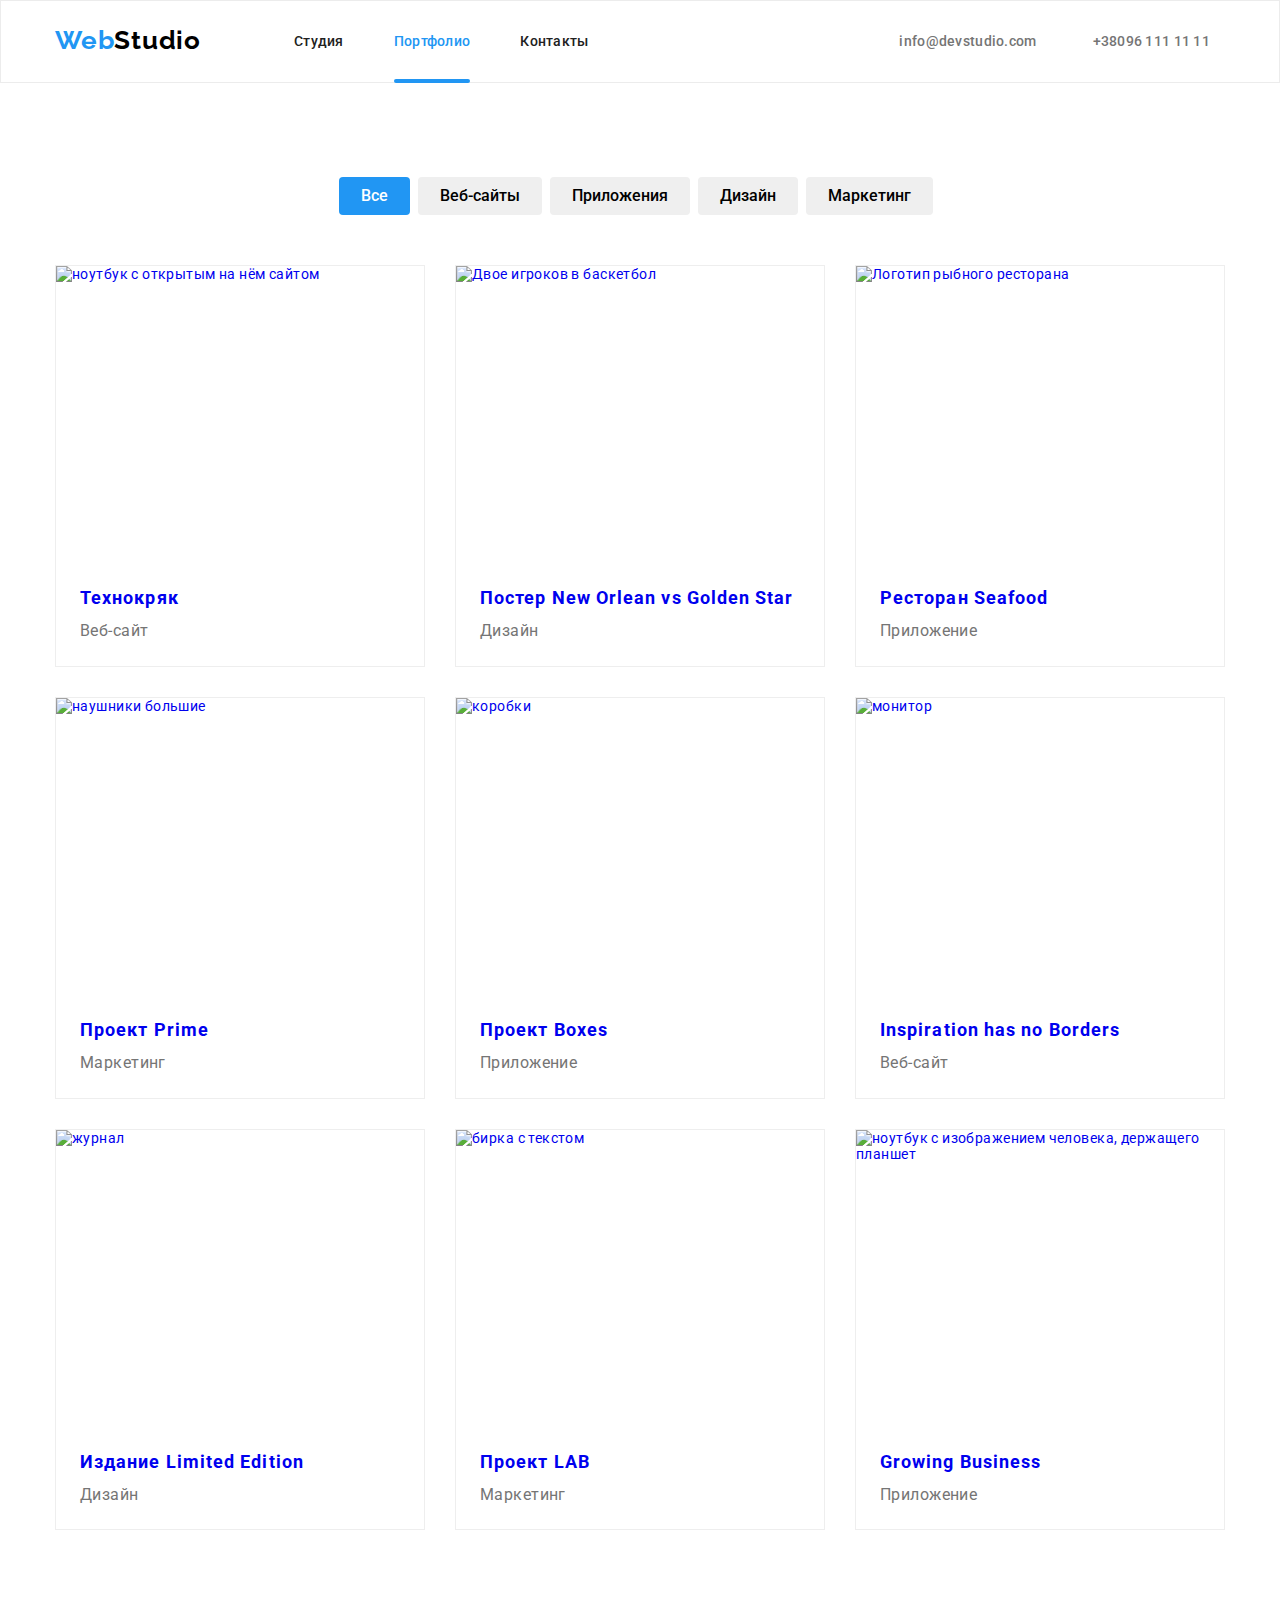
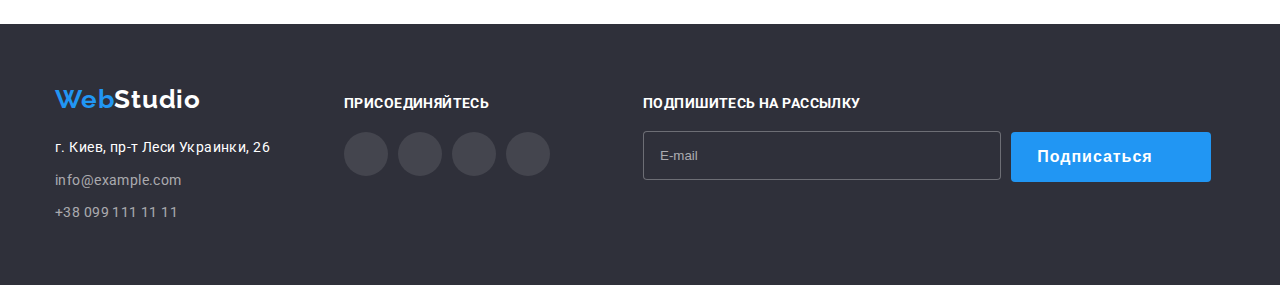
==== portfolio.html @ 8dc50dab "футер готов" ====
<!DOCTYPE html>
<html lang="ru">
<head>
    <meta charset="UTF-8">
    <meta name="viewport" content="width=device-width, initial-scale=1.0">
    <meta http-equiv="X-UA-Compatible" content="IE=Edge">
    <title>Portfolio</title>
    <link rel="stylesheet" href="https://cdnjs.cloudflare.com/ajax/libs/modern-normalize/1.0.0/modern-normalize.min.css"
        integrity="sha512-ISS7cAi1PEhQ8jnbJpJZMd29NlhNj4AWYyLOSp2CE/CsHxTCu+r+t0D2yoJudVrd0/8fTVPUVDzY5Tvli75u/g=="
        crossorigin="anonymous" />
        <link rel="preconnect" href="https://fonts.gstatic.com">
        <link href="https://fonts.googleapis.com/css2?family=Raleway:wght@500&family=Roboto:wght@400;500;700;900&display=swap"
            rel="stylesheet">
       <link rel="stylesheet" href="./css/styles.css">
    <link rel="preconnect" href="https://fonts.gstatic.com">
</head>
<body>
    <!--Начало шапки-->
    <header>
        <div class="container header-element">
            <nav class="header-element">
                <!--Лого сайта-->
                <a class="header-element logo" href="./">Web<span class="logotop">Studio</span></a>
                <ul class="header-element navigation list">
                    <!--Панель навигации-->
                    <li class="header-element studio-link"><a class="header-element header-link"
                            href="./">Студия</a></li>
                    <li class="header-element portfolio-link current-page"><a class="header-element current header-link"
                            href="./portfolio.html">Портфолио</a></li>
                    <li class="header-element contacts-link"><a class="header-element header-link" href="./">Контакты</a>
                    </li>
                    <!--Нужна ссылка/переделать на кнопку-->
                </ul>
            </nav>
            <ul class="contacts list header-element">
                <!--строка контактов-->
                <li class="header-element header-mail"><a class="header-element header-link"
                        href="mailto:info@devstudio.com"><svg class="header-contacts-icon">
                            <use href="./images/symbol-defs.svg#icon-envelope"></use>
                        </svg>info@devstudio.com</a></li>
                <li class="header-element header-tel"><a class="header-element header-link" href="tel:+380961111111"><svg
                            class="header-contacts-icon">
                            <use href="./images/symbol-defs.svg#icon-smartphone"></use>
                        </svg>+38096 111 11 11</a></li>
            </ul>
        </div>
    </header>
    <!--Конец шапки-->

<main class="portfolio-main">
<!--Начало портфолио-->
    <section>
        <div class="containar"> 
        <h1 class="main-title hidden">Портфолио</h1>
    <ul class="filtres list">
        <li><button class="current-button" name="works-filter" type="button">Все</button></li>
        <li><button name="works-filter" type="button">Веб-сайты</button></li>
        <li><button name="works-filter" type="button">Приложения</button></li>
        <li><button name="works-filter" type="button">Дизайн</button></li>
        <li><button name="works-filter" type="button">Маркетинг</button></li>
    </ul>
        </div>

    <div class="container portfolio-innerheit">
    <ul class="portfolio-innerheit list">
        <li class="portfolio-item"><a class="portfolio-item-link" href="./"><div class="portfolio-image"><img src="./images/teh-crack.jpg" alt="ноутбук с открытым на нём сайтом"><div class="portfolio-image-description"><div class="portfolio-description-innerheit">Технокряк это современная площадка распространения коронавируса. Компании используют эту платформу для цифрового шпионажа и атак на защищённые сервера конкурентов.</div></div></div><div class="container"><h3>Технокряк</h3><p>Веб-сайт</p></div></a></li>
        <li class="portfolio-item"><a class="portfolio-item-link" href="./"><div class="portfolio-image"><img src="./images/poster-basket.jpg" alt="Двое игроков в баскетбол"><div class="portfolio-image-description"><div class="portfolio-description-innerheit">Технокряк это современная площадка распространения коронавируса. Компании используют эту платформу для цифрового шпионажа и атак на защищённые сервера конкурентов.</div></div></div><div class="container"><h3>Постер New Orlean vs Golden Star</h3><p>Дизайн</p></div></a></li>
        <li class="portfolio-item"><a class="portfolio-item-link" href="./"><div class="portfolio-image"><img src="./images/seafood-rest.jpg" alt="Логотип рыбного ресторана"><div class="portfolio-image-description"><div class="portfolio-description-innerheit">Технокряк это современная площадка распространения коронавируса. Компании используют эту платформу для цифрового шпионажа и атак на защищённые сервера конкурентов.</div></div></div><div class="container"><h3>Ресторан Seafood</h3><p>Приложение</p></div></a></li>

        <li class="portfolio-item"><a class="portfolio-item-link" href="./"><div class="portfolio-image"><img src="./images/prime-proj.jpg" alt="наушники большие"><div class="portfolio-image-description"><div class="portfolio-description-innerheit">Технокряк это современная площадка распространения коронавируса. Компании используют эту платформу для цифрового шпионажа и атак на защищённые сервера конкурентов.</div></div></div><div class="container"><h3>Проект Prime</h3><p>Маркетинг</p></div></a></li>
        <li class="portfolio-item"><a class="portfolio-item-link" href="./"><div class="portfolio-image"><img src="./images/boxes-proj.jpg" alt="коробки"><div class="portfolio-image-description"><div class="portfolio-description-innerheit">Технокряк это современная площадка распространения коронавируса. Компании используют эту платформу для цифрового шпионажа и атак на защищённые сервера конкурентов.</div></div></div><div class="container"><h3>Проект Boxes</h3><p>Приложение</p></div></a></li>
        <li class="portfolio-item"><a class="portfolio-item-link" href="./"><div class="portfolio-image"><img src="./images/web-ihnb.jpg" alt="монитор"><div class="portfolio-image-description"><div class="portfolio-description-innerheit">Технокряк это современная площадка распространения коронавируса. Компании используют эту платформу для цифрового шпионажа и атак на защищённые сервера конкурентов.</div></div></div><div class="container"><h3>Inspiration has no Borders</h3><p>Веб-сайт</p></div></a></li>

        <li class="portfolio-item"><a class="portfolio-item-link" href="./"><div class="portfolio-image"><img src="./images/pub-limited-ed.jpg" alt="журнал"><div class="portfolio-image-description"><div class="portfolio-description-innerheit">Технокряк это современная площадка распространения коронавируса. Компании используют эту платформу для цифрового шпионажа и атак на защищённые сервера конкурентов.</div></div></div><div class="container"><h3>Издание Limited Edition</h3><p>Дизайн</p></div></a></li>
        <li class="portfolio-item"><a class="portfolio-item-link" href="./"><div class="portfolio-image"><img src="./images/lab-proj.jpg" alt="бирка с текстом"><div class="portfolio-image-description"><div class="portfolio-description-innerheit">Технокряк это современная площадка распространения коронавируса. Компании используют эту платформу для цифрового шпионажа и атак на защищённые сервера конкурентов.</div></div></div><div class="container"><h3>Проект LAB</h3><p>Маркетинг</p></div></a></li>
        <li class="portfolio-item"><a class="portfolio-item-link" href="./"><div class="portfolio-image"><img src="./images/growing-busines.jpg" alt="ноутбук с изображением человека, держащего планшет"><div class="portfolio-image-description"><div class="portfolio-description-innerheit">Технокряк это современная площадка распространения коронавируса. Компании используют эту платформу для цифрового шпионажа и атак на защищённые сервера конкурентов.</div></div></div><div class="container"><h3>Growing Business</h3><p>Приложение</p></div></a></li>
    </ul>
    </div>
    </section>
<!--Конец портфолио-->   
</main>


    <!-- Подвал -->
    <footer>
        <div class="container">
            <div class="footer-container">
                <a href="./" class="logo">Web<span class="logobot">Studio</span></a>
                <address class="footer-address">г. Киев, пр-т Леси Украинки, 26</address>
                <ul class="footer-contacts list">
                    <li><a href="mailto:info@example.com">info@example.com</a></li>
                    <li><a href="tel:+380991111111">+38 099 111 11 11</a></li>
                </ul>
            </div>
            <div class="footer-social">
                <h3 class="footer-social-header">присоединяйтесь</h3>
                <ul class="list social-nets-logos">
                    <li>
                        <a class="footer-instagram social-icon" href="./">
                            <svg class="social-icon-item">
                                <use href="./images/symbol-defs.svg#icon-instagram"></use>
                            </svg>
                        </a>
                    </li>
                    <li>
                        <a class="footer-twitter social-icon" href="./">
                            <svg class="social-icon-item">
                                <use href="./images/symbol-defs.svg#icon-twitter"></use>
                            </svg>
                        </a>
                    </li>
                    <li>
                        <a class="footer-facebook social-icon" href="./">
                            <svg class="social-icon-item">
                                <use href="./images/symbol-defs.svg#icon-facebook"></use>
                            </svg>
                        </a>
                    </li>
                    <li>
                        <a class="footer-linkedin social-icon" href="./">
                            <svg class="social-icon-item">
                                <use href="./images/symbol-defs.svg#icon-linkedin"></use>
                            </svg>
                        </a>
                    </li>
                </ul>
            </div>
            <div class="footer-subscription">
                <form name="subscription-form" autocomplete="on">
                    <span class="subscription-form-text">Подпишитесь на рассылку</span>
                    <label>
                        <input type='email' name='email' placeholder="E-mail" />
                        <button name="subscription" type="submit">Подписаться
                            <svg class="footer-send-icon">
                                <use href="./images/symbol-defs.svg#icon-icon-send"></use>
                            </svg>
                        </button>
                    </label>
                </form>
            </div>
        </div>
    </footer>
    <!--Конец подвала-->


</body>
</html>
---- css/styles.css ----
html {
  box-sizing: border-box;
}

*,
*::before,
*::after {
  box-sizing: border-box;
  margin: 0;
  padding: 0;
}

h1,
h2,
h3,
h4,
h5,
h6 {
  padding: 0;
  margin: 0;
}

img {
  display: block;
  max-width: 100%;
  height: auto;
}

:root {
  /* База */

  --white-color: #ffffff;

  /* Задники */
  --hero-bg-color: #c4c4c4;
  --important-background-color: #2f303a;
  --odd-section-background-color: #f5f4fa;
  --inactive-background-color: #f5f4fa;
  --main-bg-color: var(--white-color);

  /* Лого */
  --logo-bottom: var(--white-color);
  --logo-top: #000000;
  --logo-color: #2196f3;

  --icon-inactive: #afb1b8;

  /* Текст */
  --main-text-color: #212121;
  --regular-text-color: #757575;

  --footer-link-color: rgba(255, 255, 255, 0.6);
  --header-link-color: #212121;

  --pointer: #2196f3;

  /* Значки */

  --social-links-footer: var(--white-color);
  --social-links-pointer: var(--white-color);

  --common-font-size: 16px;

  --letter-spreding-for-headers: 0.06em;
  --standard-width: 270px;
  --standard-margin: 30px;
  --margin-header: 50px;
  --vertical-distance: 94px;
  --common-margin-top: 50px;
  --site-width: 1200px;

  --standard-reaction-time: 250ms;
  --standard-cubic-bezier: cubic-bezier(0.4, 0, 0.2, 1);
}

/* глобальные значения */

body {
  background-color: var(--main-bg-color);
  color: var(--main-text-color);
  font-family: Roboto, sans-serif;
  font-size: 14px;
  line-height: 1.2;
  letter-spacing: 0.03em;
  margin: 0;
}

.hidden {
  /* display: none; */
  position: absolute;
  clip: rect(0 0 0 0);
  width: 1px;
  height: 1px;
  margin: 1px;
}

/* Общие элементы страниц */

/* Головняк */
header {
  background-color: var(--main-bg-color);
  letter-spacing: 0.02em;
  border: 1px solid #ececec;
}

nav .current {
  color: var(--pointer);
}

nav .current-page::after {
  position: absolute;
  bottom: -1px;
  border-radius: 2px;
  content: '';
  display: block;
  width: 100%;
  height: 4px;
  background-color: var(--logo-color);
}

nav {
  font-weight: 500;
}

/* делаем красивое лого */

.logo {
  text-decoration: none;
  color: var(--logo-color);
  font-family: Raleway, sans-serif;
  font-weight: bold;
  font-size: 26px;
  line-height: 1.2;
  letter-spacing: 0.03em;
}

header .logo {
  padding: 24px 0 25px 0;
  margin: auto 0;
}

.logotop {
  color: var(--logo-top);
}

.logobot {
  color: var(--logo-bottom);
}

.header-element {
  display: flex;
  padding-left: 0;
}

.header-element.navigation.list {
  margin-left: 93px;
}

.header-element.navigation.list li {
  position: relative;
}

.header-link {
  font-weight: 500;
  color: var(--main-text-color);
  text-decoration: none;
  padding-top: 32px;
  padding-bottom: 32px;

  transition: color var(--standard-reaction-time) var(--standard-cubic-bezier);
}

.studio-link {
  margin: auto 0;
  margin-left: 0;
}

.portfolio-link {
  margin: auto 0;
  margin-left: var(--margin-header);
}

.contacts-link {
  margin: auto 0;
  margin-left: var(--margin-header);
}

.header-mail .header-link {
  margin-top: auto;
  margin-bottom: auto;
  fill: var(--regular-text-color);

  fill: currentColor;
}

.header-tel .header-link {
  margin-left: 30px;
  margin-top: auto;
  margin-bottom: auto;
  fill: var(--regular-text-color);

  fill: currentColor;
}

.header-contacts-icon {
  display: block;
  height: 16px;
  width: 16px;
  margin: auto 10px;
  margin-left: 0;
}

.contacts.header-element {
  margin-left: auto;
  margin-right: 15px;
}

/* Подвал */
footer {
  background-color: var(--important-background-color);
  padding: 60px 0;
  min-width: var(--site-width);
}

footer .container {
  display: flex;
  align-items: baseline;
}

footer ul {
  margin-top: 9px;
}

.footer-contacts li + li {
  margin-top: 9px;
}

.footer-contacts {
  line-height: 1.71;
}

footer a {
  color: var(--footer-link-color);
  text-decoration: none;

  transition: color var(--standard-reaction-time) var(--standard-cubic-bezier);
}

.footer-address {
  margin-top: 20px;
  line-height: 1.71;
}

.footer-social {
  margin-left: 74px;
}

.footer-social-header {
  font-weight: bold;
  font-size: 14px;
  text-transform: uppercase;
  color: var(--white-color);
}

/* заставляем адрес выглядеть правильно */

footer address {
  letter-spacing: 0.03em;
  font-weight: 400;
  color: var(--white-color);
  font-style: normal;
}

.social-nets-logos {
  display: flex;
  margin-top: 20px;
}

.social-nets-logos .social-icon {
  width: 44px;
  height: 44px;
  border-radius: 50%;
  background-color: rgba(255, 255, 255, 0.1);

  transition: background-color var(--standard-reaction-time)
    var(--standard-cubic-bezier);
}

.social-nets-logos li {
  margin-right: 10px;
}

.social-nets-logos li:last-child {
  margin-right: 0;
}

/* соцсети футера */

.footer-social .social-icon {
  display: inline-flex;
  justify-content: center;
  align-items: center;
}

.footer-social .social-icon-item {
  width: 20px;
  height: 20px;
}

.footer-social .social-icon {
  fill: var(--social-links-footer);
}

.social-nets-logos .social-icon:hover,
.social-nets-logos .social-icon:focus {
  background-color: var(--pointer);
}

.footer-subscription {
  margin-left: 93px;
}

.subscription-form-text {
  display: block;

  font-weight: bold;
  font-size: 14px;
  line-height: 1.2;
  text-transform: uppercase;

  color: var(--white-color);

  margin-bottom: 20px;
}

.footer-subscription input {
  position: relative;
  top: -2px;
  width: 358px;
  padding: 16px 16px;
  margin: 0;
  background-color: var(--important-background-color);

  border-radius: 4px;
  border: 1px solid rgba(255, 255, 255, 0.3);
  color: rgba(255, 255, 255, 0.6);
}

.footer-subscription input::placeholder {
  color: rgba(255, 255, 255, 0.6);
}

button[name='subscription'] {
  position: relative;
  width: 200px;
  height: 50px;
  margin-left: 7px;
  border-radius: 4px;
  padding-right: 33px;

  font-weight: bold;
  font-size: 16px;
  line-height: 1.87;
  align-items: center;
  text-align: center;
  letter-spacing: 0.06em;
  color: var(--white-color);

  background-color: var(--pointer);
  border: 0;
}

.footer-send-icon {
  position: absolute;
  right: 28px;
  top: 13px;
  width: 24px;
  height: 24px;
}

/* Конец подвала */

.container {
  width: var(--site-width);
  padding-left: 15px;
  padding-right: 15px;
  margin: auto;
}

.main-title {
  font-weight: 900;
  font-size: 44px;
  line-height: 1.36;
  text-align: center;
  letter-spacing: var(--letter-spreding-for-headers);
  text-transform: uppercase;
  color: var(--white-color);
  width: 696px;
}

/* управляем внешностью списков */

.list {
  list-style: none;
}

/* управляем внешностью ссылок */

.contacts a {
  color: var(--regular-text-color);
  text-decoration: none;

  transition: color var(--standard-reaction-time) var(--standard-cubic-bezier);
}

/* позиционирование над элементом */

a:hover,
a:focus {
  color: var(--pointer);
}

/* кнопки */
.button {
  color: var(--main-text-color);
  background-color: var(--main-bg-color);
  border-radius: 4px;
  border: 0;
  cursor: pointer;

  transition: background-color var(--standard-reaction-time)
      var(--standard-cubic-bezier),
    color var(--standard-reaction-time) var(--standard-cubic-bezier),
    box-shadow var(--standard-reaction-time) var(--standard-cubic-bezier);
}

button[type='button'] {
  font-family: inherit;
  font-weight: 500;
  font-size: var(--common-font-size);
  line-height: 1.62;
  text-align: center;
  border-radius: 4px;
  border: 0;

  transition: background-color var(--standard-reaction-time)
      var(--standard-cubic-bezier),
    color var(--standard-reaction-time) var(--standard-cubic-bezier),
    box-shadow var(--standard-reaction-time) var(--standard-cubic-bezier);
}

button[name='works-filter'] {
  font-family: inherit;
  font-weight: 500;
  font-size: var(--common-font-size);
  line-height: 1.62;
  text-align: center;
  border-radius: 4px;
  border: 0;
  padding: 6px 22px;
  cursor: pointer;
}

.current-button {
  background-color: var(--pointer);
  color: var(--white-color);
}

button[name='works-filter']:hover,
button[name='works-filter']:focus {
  background-color: var(--pointer);
  color: var(--white-color);
  border-radius: 4px;
  border: 0 solid #ffffff;
  padding: 6px 22px;
  box-shadow: 0px 3px 1px rgba(0, 0, 0, 0.1), 0px 1px 2px rgba(0, 0, 0, 0.08),
    0px 2px 2px rgba(0, 0, 0, 0.12);
}

.button.primary {
  display: block;

  color: var(--white-color);
  background-color: var(--pointer);
  font-weight: bold;
  font-size: var(--common-font-size);
  line-height: 1.87;
  letter-spacing: var(--letter-spreding-for-headers);
  box-shadow: 0px 4px 4px rgba(0, 0, 0, 0.15);

  padding: 10px 32px;
  margin: var(--standard-margin) auto 0 auto;
}

button.inactive {
  color: var(--main-text-color);
  background-color: var(--inactive-background-color);
}

.section-title {
  font-weight: bold;
  font-size: 36px;
  line-height: 1.17;
  text-align: center;
}

/* Элементы индекса */

.banner {
  background-color: var(--hero-bg-color);
  background-image: linear-gradient(
      0deg,
      rgba(47, 48, 58, 0.4),
      rgba(47, 48, 58, 0.4)
    ),
    url(../images/background-image.jpg);
  background-repeat: no-repeat;
  background-position: center;
}

.banner .container {
  width: 696px;
}

.banner.main-index-element {
  padding: 200px 0;
  margin: 0 auto;
}

.advantages {
  padding-top: var(--vertical-distance);
  padding-bottom: var(--vertical-distance);
}

.advantages-cutebox {
  width: 270px;
  height: 120px;
  border-radius: 4px;
  background-color: var(--inactive-background-color);

  display: flex;
  justify-content: center;
  align-items: center;
}

.advantages-icon {
  height: 70px;
  width: 70px;
}

.advantages p {
  margin-top: 10px;
  color: var(--regular-text-color);
  line-height: 1.71;
}

.advantages-list h3 {
  color: var(--main-text-color);
  font-weight: bold;
  font-size: 14px;
  line-height: var(--common-font-size);
  letter-spacing: 0.03em;
  text-transform: uppercase;

  margin-top: 30px;
}

.advantages-list-item {
  margin-left: var(--standard-margin);
}

.advantages-list-item:first-child {
  margin-left: 0;
}

.abought-work {
  padding-bottom: var(--vertical-distance);
}

.worklist-container {
  width: var(--site-width);
  padding: 0 15px;
  margin: 0 auto;
}

.work-list {
  display: flex;
  flex-wrap: wrap;
  margin-top: var(--common-margin-top);
}

.work-list li {
  margin-left: var(--standard-margin);
  position: relative;
}

.work-list img {
  display: block;
  width: 370px;
}

.work-list li:first-child {
  margin-left: 0;
}

.worklist-underscription {
  position: absolute;
  bottom: 0;
  right: 0;
  left: 0;

  font-weight: bold;
  font-size: 14px;
  text-align: center;
  letter-spacing: 0.03em;
  text-transform: uppercase;
  color: var(--white-color);

  padding: 27px 0;

  background-color: rgba(47, 48, 58, 0.8);
}

.team {
  padding: var(--vertical-distance) 0 0 0;
  min-width: var(--site-width);
  padding-bottom: var(--vertical-distance);
  background-color: var(--odd-section-background-color);
}

.team-list {
  margin-top: var(--common-margin-top);
}

.team .list {
  display: flex;
  justify-content: center;
}

.team-list > li {
  margin-left: var(--standard-margin);
  background-color: #ffffff;
  width: var(--standard-width);
}

.team li:first-child {
  margin-left: 0;
}

.team img {
  width: var(--standard-width);
}

.team .team-container {
  width: var(--standard-width);
  padding: 30px 32px;
  display: flex;
  flex-direction: column;
}

.team p,
.team h3 {
  margin: 0 auto;
}

.team p {
  margin-top: 10px;
  color: var(--regular-text-color);
}

.advantages-list,
.team-list {
  margin-left: auto;
  margin-right: auto;
}

.advantages-list-item,
.team-member {
  display: inline-block;
  width: var(--standard-width);
}

.team-member {
  box-shadow: 0px 1px 3px rgba(0, 0, 0, 0.12), 0px 1px 1px rgba(0, 0, 0, 0.14),
    0px 2px 1px rgba(0, 0, 0, 0.2);
  border-radius: 0 0 4px 4px;
}

.team-social-container {
  margin-top: 16px;
  display: flex;
}

.team-social-container ul {
  display: flex;
}

.team-social-container li {
  margin-left: 10px;
}

.team-social-item {
  width: 44px;
  height: 44px;
  border-radius: 50%;
  background-color: var(--white-color);
  color: var(--icon-inactive);
  fill: currentColor;

  display: flex;
  align-items: center;
  justify-content: center;

  transition: background-color var(--standard-reaction-time)
      var(--standard-cubic-bezier),
    color var(--standard-reaction-time) var(--standard-cubic-bezier);
}

.team-social-icon {
  width: 20px;
  height: 20px;
}

.team-social-item:hover,
.team-social-item:focus {
  background-color: var(--pointer);
  color: var(--social-links-pointer);
}

/* Клиенты */

.our-clients .section-title {
  margin-top: var(--vertical-distance);
}

.client-list {
  margin-top: var(--common-margin-top);
  margin-bottom: var(--vertical-distance);

  display: flex;
}

.client-list .clients-link {
  display: block;
  width: 170px;
  height: 90px;
  border: 1px solid var(--icon-inactive);
  border-radius: 4px;
  fill: currentColor;

  display: flex;
  justify-content: center;
  align-items: center;

  transition: color var(--standard-reaction-time) var(--standard-cubic-bezier),
    border-color var(--standard-reaction-time) var(--standard-cubic-bezier);
}

.client-list li + li {
  margin-left: var(--standard-margin);
}

.client-one .client-icon {
  width: 44.27px;
  height: 90px;
}

.client-two .client-icon {
  width: 40px;
  height: 90px;
}

.client-three .client-icon {
  width: 41px;
  height: 90px;
}

.client-four .client-icon {
  width: 79.66px;
  height: 90px;
}

.client-five .client-icon {
  width: 59px;
  height: 90px;
}

.client-six .client-icon {
  width: 88.48px;
  height: 90px;
}

.client-list .clients-link:visited {
  color: var(--icon-inactive);
}

.client-list .clients-link:hover,
.client-list .clients-link:focus {
  color: var(--pointer);
  border-color: var(--pointer);
}

/* Стили для модалки*/

.backdrop {
  position: fixed;
  top: 0;
  left: 0;
  width: 100%;
  height: 100%;
  opacity: 1;
  visibility: visible;

  background-color: rgba(0, 0, 0, 0.2);

  transition: opacity var(--standard-reaction-time) var(--standard-cubic-bezier);
}

.backdrop.is-hidden {
  visibility: hidden;
  opacity: 0;
  pointer-events: none;
}

.modal {
  position: absolute;
  top: 50%;
  left: 50%;

  width: 528px;
  height: 581px;

  box-shadow: 0px 1px 3px rgba(0, 0, 0, 0.12), 0px 1px 1px rgba(0, 0, 0, 0.14),
    0px 2px 1px rgba(0, 0, 0, 0.2);
  border-radius: 4px;
  background-color: var(--main-bg-color);

  transform: translate(-50%, -50%);
  transition: transform var(--standard-reaction-time)
      var(--standard-cubic-bezier),
    visibility var(--standard-reaction-time) var(--standard-cubic-bezier);
}

.modal-close-button {
  position: absolute;
  top: 8px;
  right: 8px;

  display: block;
  width: 30px;
  height: 30px;
  border: 1px solid rgba(0, 0, 0, 0.1);
  border-radius: 50%;
  background-color: var(--white-color);

  cursor: pointer;
}

.modal-close-button-cros {
  width: 11px;
  height: 11px;
}

/* Элементы портфолио */

.portfolio-main {
  padding-bottom: var(--vertical-distance);
}

.filtres {
  display: flex;
  justify-content: center;
  flex-basis: calc(100% / 5 - 10px);
  margin-top: var(--vertical-distance);
  margin-left: -8px;
}

.filtres li {
  margin-left: 8px;
}

.filtres li:first-child {
  margin-left: 0;
}

.container .portfolio-innerheit {
  display: flex;
  flex-wrap: wrap;
  margin-top: 20px;
}

.portfolio-item {
  margin-left: var(--standard-margin);
  margin-top: var(--standard-margin);
  flex-basis: calc(100% / 3 - var(--standard-margin));
  border: 1px solid #eeeeee;
  width: 370px;
}

.portfolio-item-link {
  display: block;
  width: 100%;

  transition: box-shadow var(--standard-reaction-time)
    var(--standard-cubic-bezier);
}

.portfolio-item:first-child {
  margin-left: 0;
}

/* чистим все левые элементы от левого падинга */

.portfolio-item:nth-child(3n -2) {
  margin-left: 0;
}

.portfolio-item .container {
  flex-direction: column;
  padding: 20px 24px;
  width: 370px;
}

.portfolio-innerheit a:visited {
  text-decoration: none;
  color: var(--main-text-color);
}

.portfolio-innerheit h3 {
  letter-spacing: var(--letter-spreding-for-headers);
}

.portfolio-innerheit p {
  color: var(--regular-text-color);
  font-size: var(--common-font-size);
  line-height: 1.87;
}

.portfolio-innerheit h3 {
  font-weight: bold;
  font-size: 18px;
  line-height: 2;
  letter-spacing: var(--letter-spreding-for-headers);
}

.portfolio-innerheit a {
  text-decoration: none;
}

.portfolio-item-link:hover,
.portfolio-item-link:focus {
  box-shadow: 0px 1px 1px rgba(0, 0, 0, 0.12), 0px 4px 4px rgba(0, 0, 0, 0.06),
    1px 4px 6px rgba(0, 0, 0, 0.16);
}

.portfolio-image {
  position: relative;
  widows: 370px;
  height: 294px;
  margin-left: 0;
  margin-bottom: 0;

  overflow: hidden;
}

.portfolio-item-link:focus .portfolio-image-description,
.portfolio-item-link:hover .portfolio-image-description {
  transform: translateY(0);
}

.portfolio-image-description {
  position: absolute;
  top: 0;
  left: 0;
  width: 100%;
  height: 100%;
  background-color: rgba(33, 150, 243, 0.9);

  font-size: 18px;
  line-height: 1.56;

  letter-spacing: 0.03em;

  color: var(--white-color);

  transform: translatey(101%);
  transition: transform var(--standard-reaction-time)
    var(--standard-cubic-bezier);
}

.portfolio-description-innerheit {
  position: absolute;
  top: 50%;
  left: 13%;
  transform: translate(-7%, -50%);
}
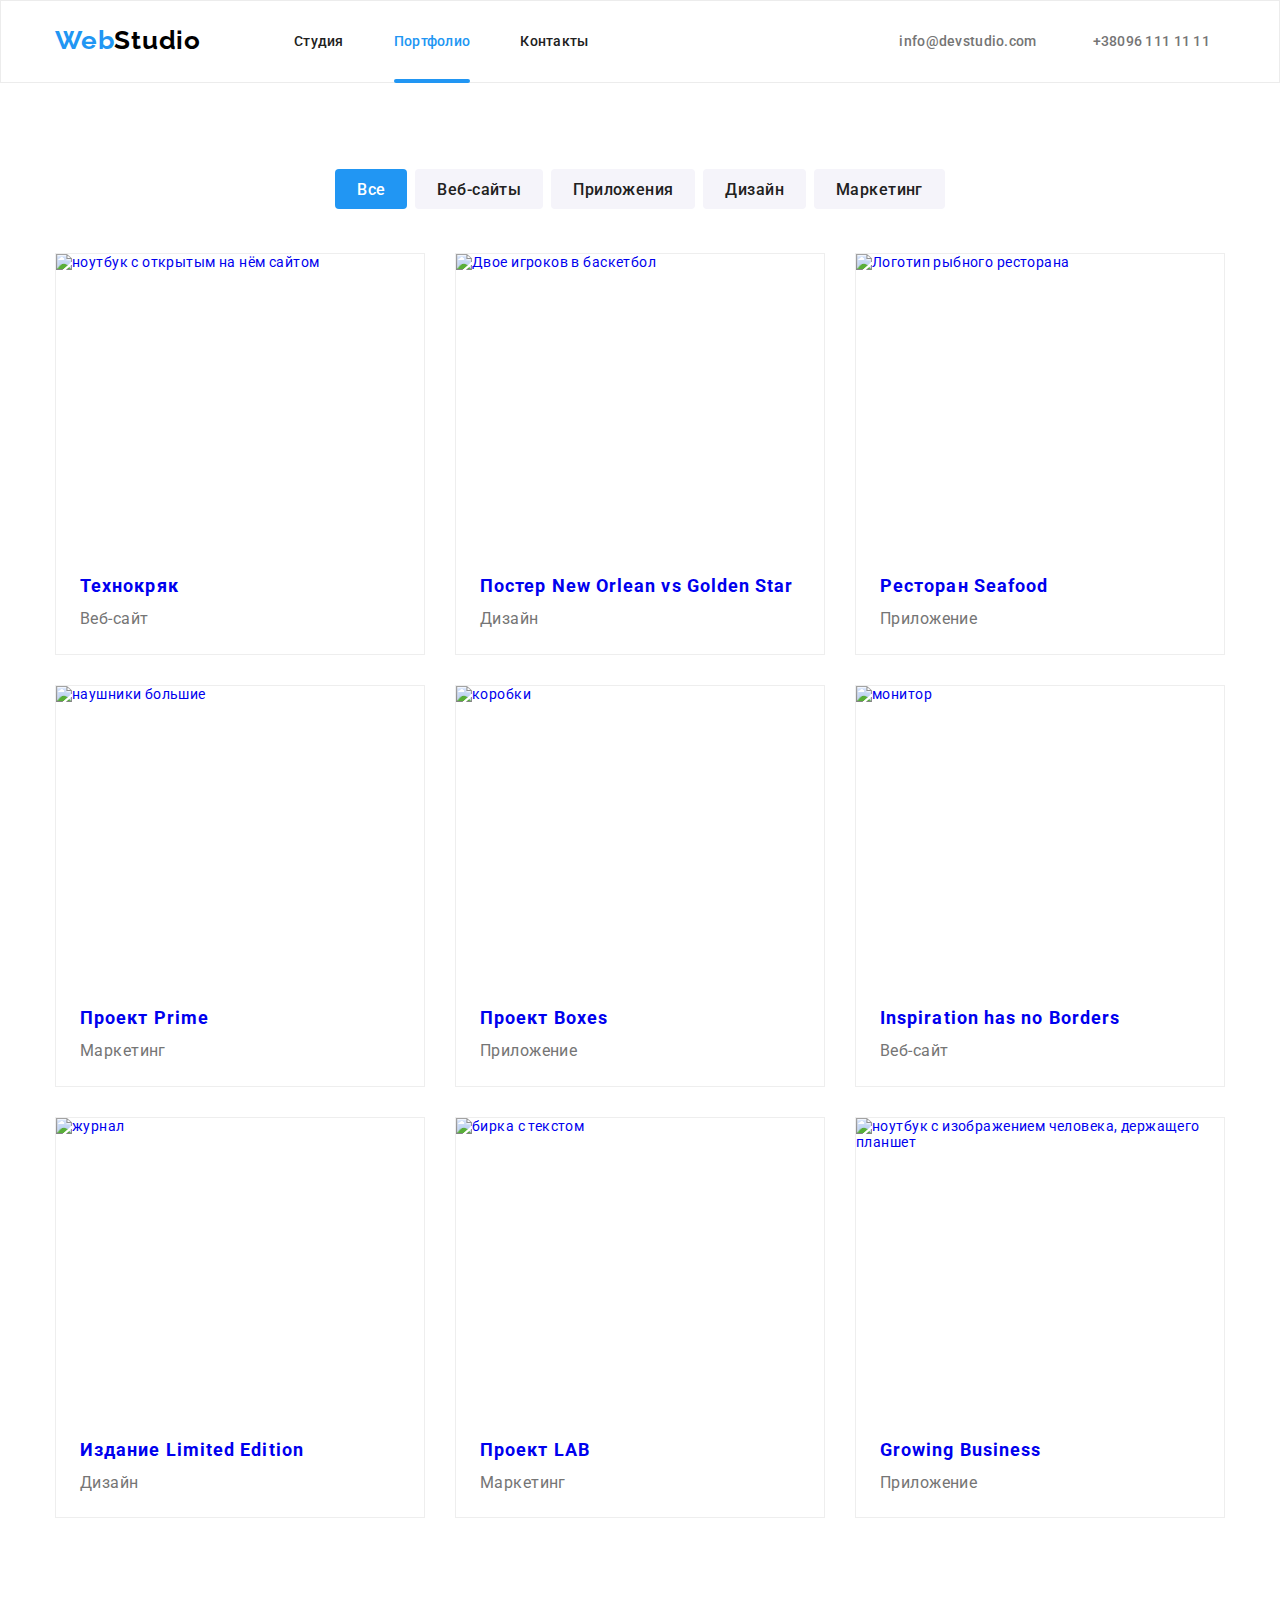
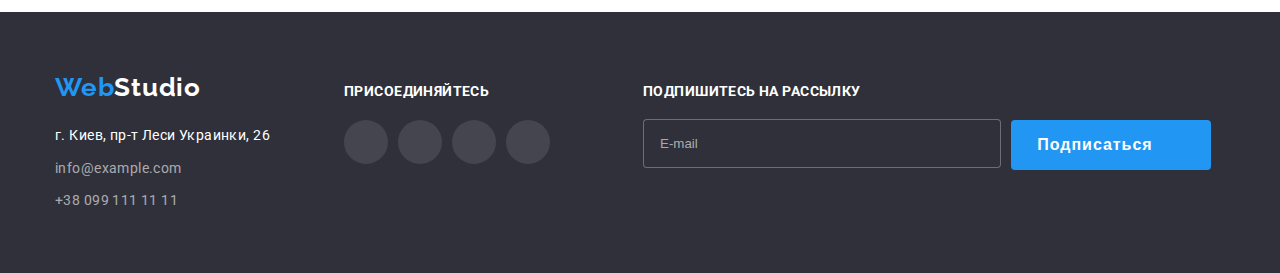
==== commit 7a9ca28a: "правки" ====
--- a/portfolio.html
+++ b/portfolio.html
@@ -52,13 +52,30 @@
     <section>
         <div class="containar"> 
         <h1 class="main-title hidden">Портфолио</h1>
-    <ul class="filtres list">
-        <li><button class="current-button" name="works-filter" type="button">Все</button></li>
-        <li><button name="works-filter" type="button">Веб-сайты</button></li>
-        <li><button name="works-filter" type="button">Приложения</button></li>
-        <li><button name="works-filter" type="button">Дизайн</button></li>
-        <li><button name="works-filter" type="button">Маркетинг</button></li>
-    </ul>
+    <div class="container">
+    <form class="filters form">
+        <label>
+            <input class="checkbox-hide checkbox-portfolio" type="radio" name="works-filter" value="all" checked />
+            <span class="works-filter">Все</span>
+        </label>
+        <label>
+            <input class="checkbox-hide checkbox-portfolio" type="radio" name="works-filter" value="web" />
+            <span class="works-filter">Веб-сайты</span>
+        </label>
+        <label>
+            <input class="checkbox-hide checkbox-portfolio" type="radio" name="works-filter" value="app" />
+            <span class="works-filter">Приложения</span>
+        </label>
+        <label>
+            <input class="checkbox-hide checkbox-portfolio" type="radio" name="works-filter" value="des" />
+            <span class="works-filter">Дизайн</span>
+        </label>
+        <label>
+            <input class="checkbox-hide checkbox-portfolio" type="radio" name="works-filter" value="mct" />
+            <span class="works-filter">Маркетинг</span>
+        </label>
+    </form>
+    </div>
         </div>
 
     <div class="container portfolio-innerheit">
@@ -130,6 +147,8 @@
                     <span class="subscription-form-text">Подпишитесь на рассылку</span>
                     <label>
                         <input type='email' name='email' placeholder="E-mail" />
+                    </label>
+                    <label>
                         <button name="subscription" type="submit">Подписаться
                             <svg class="footer-send-icon">
                                 <use href="./images/symbol-defs.svg#icon-icon-send"></use>
--- a/css/styles.css
+++ b/css/styles.css
@@ -368,6 +368,8 @@
 
   background-color: var(--pointer);
   border: 0;
+
+  cursor: pointer;
 }
 
 .footer-send-icon {
@@ -883,6 +885,59 @@
   margin-left: 0;
 }
 
+.checkbox-hide {
+  position: absolute;
+  widows: 1px;
+  height: 1px;
+  overflow: hidden;
+  clip: rect(0 0 0 0);
+}
+
+.filters {
+  margin-top: var(--vertical-distance);
+  display: flex;
+  justify-content: center;
+}
+
+.filters label + label {
+  margin-left: 8px;
+}
+
+.works-filter {
+  font-family: inherit;
+  font-weight: 500;
+  font-size: var(--common-font-size);
+  line-height: 1.62;
+  text-align: center;
+
+  border-radius: 4px;
+  border: 0;
+  padding: 10.5px 22px;
+  cursor: pointer;
+  background-color: var(--odd-section-background-color);
+
+  transition: background-color var(--standard-reaction-time)
+      var(--standard-cubic-bezier),
+    color var(--standard-reaction-time) var(--standard-cubic-bezier),
+    box-shadow var(--standard-reaction-time) var(--standard-cubic-bezier);
+}
+
+.checkbox-portfolio:checked + .works-filter {
+  background-color: var(--pointer);
+  color: var(--white-color);
+}
+
+.works-filter:hover,
+.works-filter:focus {
+  background-color: var(--pointer);
+  color: var(--white-color);
+  border-radius: 4px;
+  border: 0 solid #ffffff;
+  padding: 10.5px 22px;
+  box-shadow: 0px 3px 1px rgba(0, 0, 0, 0.1), 0px 1px 2px rgba(0, 0, 0, 0.08),
+    0px 2px 2px rgba(0, 0, 0, 0.12);
+}
+
 .container .portfolio-innerheit {
   display: flex;
   flex-wrap: wrap;
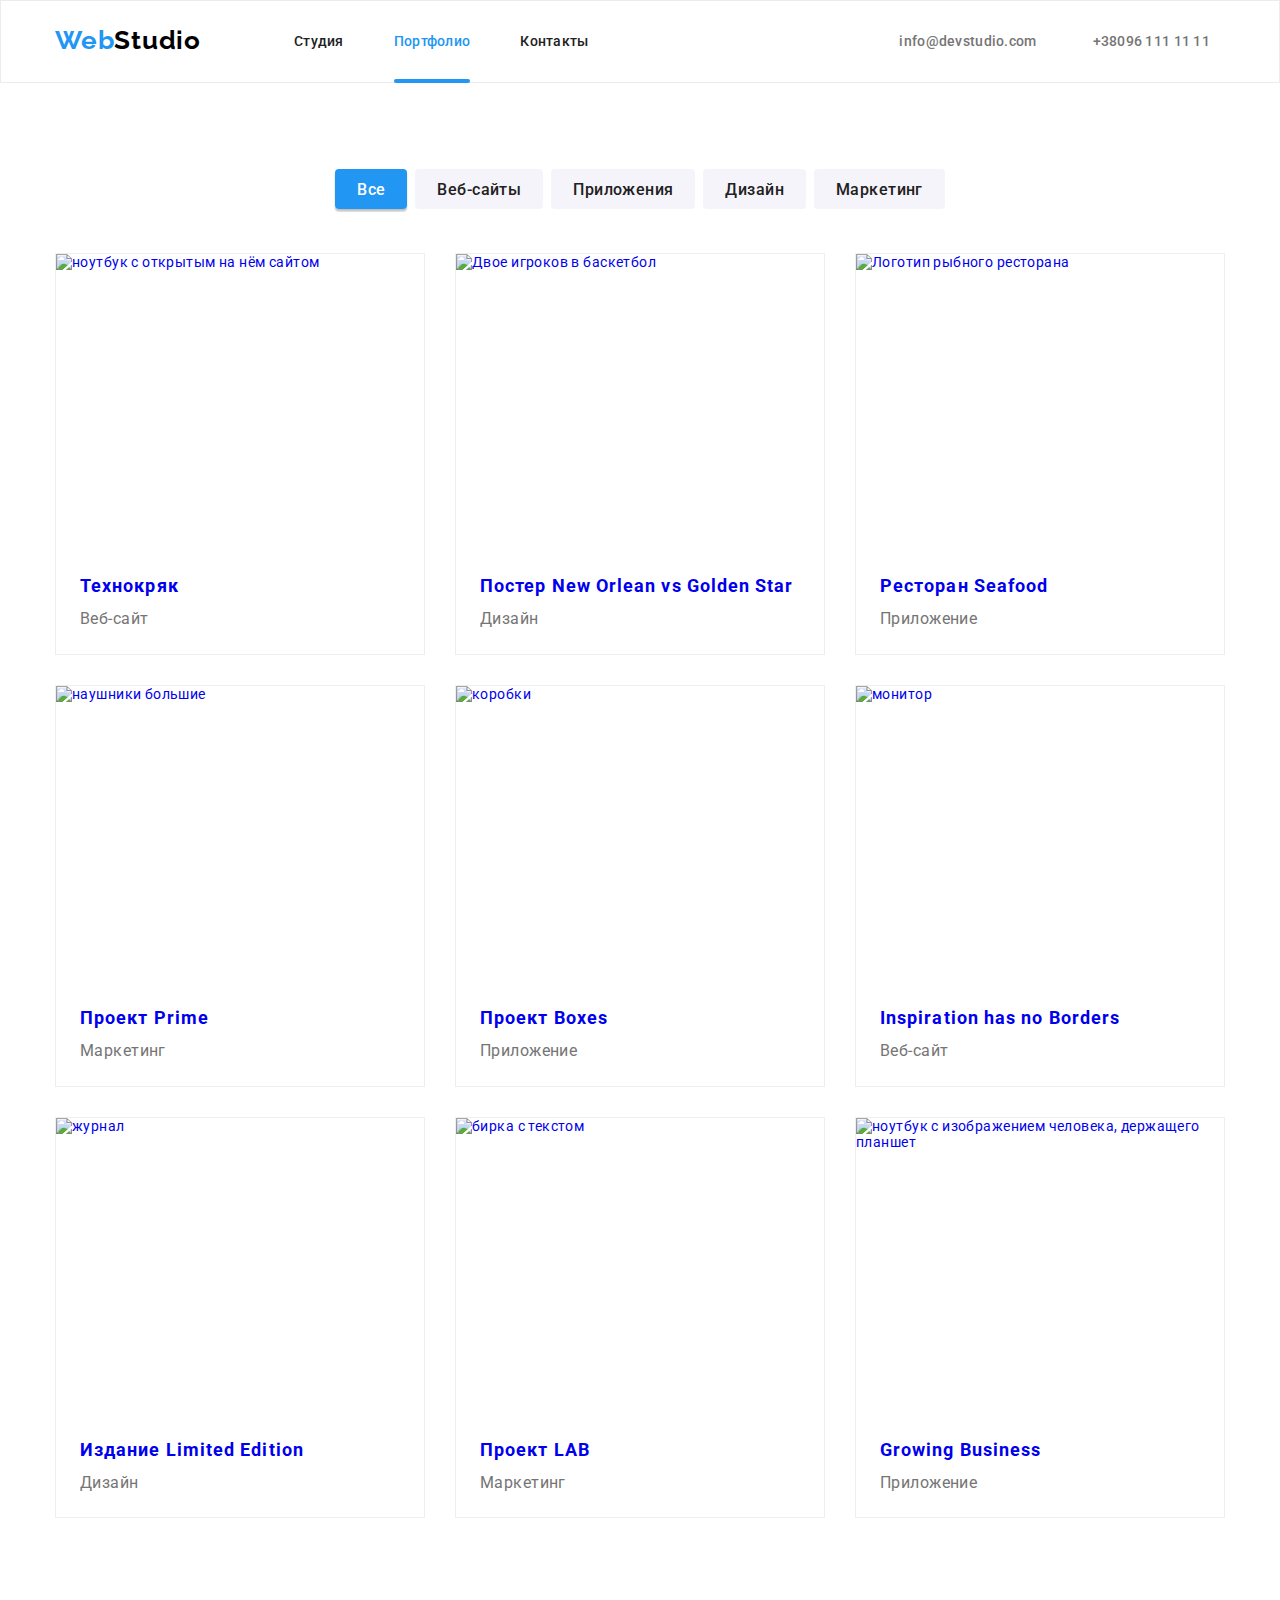
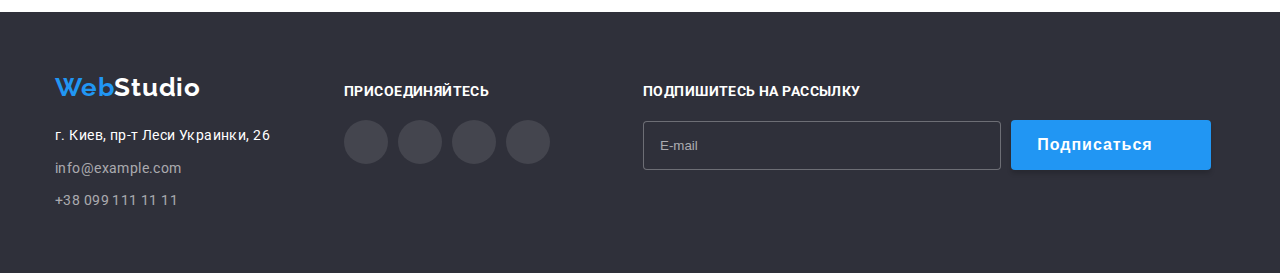
==== commit 7a373633: "правки" ====
--- a/portfolio.html
+++ b/portfolio.html
@@ -50,9 +50,8 @@
 <main class="portfolio-main">
 <!--Начало портфолио-->
     <section>
-        <div class="containar"> 
-        <h1 class="main-title hidden">Портфолио</h1>
-    <div class="container">
+        <div class="container"> 
+        <h1 class="main-title checkbox-hide">Портфолио</h1>
     <form class="filters form">
         <label>
             <input class="checkbox-hide checkbox-portfolio" type="radio" name="works-filter" value="all" checked />
@@ -75,7 +74,6 @@
             <span class="works-filter">Маркетинг</span>
         </label>
     </form>
-    </div>
         </div>
 
     <div class="container portfolio-innerheit">
--- a/css/styles.css
+++ b/css/styles.css
@@ -219,7 +219,6 @@
 footer {
   background-color: var(--important-background-color);
   padding: 60px 0;
-  min-width: var(--site-width);
 }
 
 footer .container {
@@ -334,7 +333,6 @@
 }
 
 .footer-subscription input {
-  position: relative;
   top: -2px;
   width: 358px;
   padding: 16px 16px;
@@ -370,6 +368,8 @@
   border: 0;
 
   cursor: pointer;
+
+  box-shadow: 0px 4px 4px rgba(0, 0, 0, 0.15);
 }
 
 .footer-send-icon {
@@ -378,6 +378,7 @@
   top: 13px;
   width: 24px;
   height: 24px;
+  fill: var(--white-color);
 }
 
 /* Конец подвала */
@@ -449,34 +450,6 @@
       var(--standard-cubic-bezier),
     color var(--standard-reaction-time) var(--standard-cubic-bezier),
     box-shadow var(--standard-reaction-time) var(--standard-cubic-bezier);
-}
-
-button[name='works-filter'] {
-  font-family: inherit;
-  font-weight: 500;
-  font-size: var(--common-font-size);
-  line-height: 1.62;
-  text-align: center;
-  border-radius: 4px;
-  border: 0;
-  padding: 6px 22px;
-  cursor: pointer;
-}
-
-.current-button {
-  background-color: var(--pointer);
-  color: var(--white-color);
-}
-
-button[name='works-filter']:hover,
-button[name='works-filter']:focus {
-  background-color: var(--pointer);
-  color: var(--white-color);
-  border-radius: 4px;
-  border: 0 solid #ffffff;
-  padding: 6px 22px;
-  box-shadow: 0px 3px 1px rgba(0, 0, 0, 0.1), 0px 1px 2px rgba(0, 0, 0, 0.08),
-    0px 2px 2px rgba(0, 0, 0, 0.12);
 }
 
 .button.primary {
@@ -605,22 +578,24 @@
   margin-left: 0;
 }
 
-.worklist-underscription {
+.worklist-underscription-div {
   position: absolute;
   bottom: 0;
   right: 0;
   left: 0;
 
+  padding: 27px 0;
+
+  background-color: rgba(47, 48, 58, 0.8);
+}
+
+.worklist-underscription {
   font-weight: bold;
   font-size: 14px;
   text-align: center;
   letter-spacing: 0.03em;
   text-transform: uppercase;
   color: var(--white-color);
-
-  padding: 27px 0;
-
-  background-color: rgba(47, 48, 58, 0.8);
 }
 
 .team {
@@ -832,6 +807,8 @@
   width: 528px;
   height: 581px;
 
+  padding: 40px;
+
   box-shadow: 0px 1px 3px rgba(0, 0, 0, 0.12), 0px 1px 1px rgba(0, 0, 0, 0.14),
     0px 2px 1px rgba(0, 0, 0, 0.2);
   border-radius: 4px;
@@ -856,11 +833,254 @@
   background-color: var(--white-color);
 
   cursor: pointer;
+
+  fill: currentColor;
+  transition: color var(--standard-reaction-time) var(--standard-cubic-bezier);
+}
+
+.modal-close-button:hover,
+.modal-close-button:focus {
+  color: var(--pointer);
 }
 
 .modal-close-button-cros {
   width: 11px;
   height: 11px;
+
+  position: relative;
+  top: 1px;
+}
+
+.modal-header {
+  font-weight: bold;
+  font-size: 20px;
+  line-height: 1.15;
+  text-align: center;
+  color: var(--header-link-color);
+}
+
+.modal .first-modal-header {
+  margin-top: 12px;
+}
+
+.modal .header-label {
+  position: absolute;
+  bottom: 44px;
+
+  font-weight: normal;
+  font-size: 12px;
+  line-height: 14px;
+  letter-spacing: 0.01em;
+  color: var(--regular-text-color);
+}
+
+.name-for-callback {
+  margin-top: 30px;
+}
+
+.comment-for-callback {
+  margin-top: 28px;
+}
+
+.modal-container {
+  position: relative;
+
+  width: 448px;
+  height: 40px;
+
+  fill: var(--header-link-color);
+  fill: currentColor;
+}
+
+.modal-container-comment {
+  position: relative;
+
+  width: 448px;
+  height: 120px;
+
+  fill: var(--header-link-color);
+  fill: currentColor;
+}
+
+.name-for-callback + .tel-for-callback {
+  margin-top: 28px;
+}
+
+.tel-for-callback + .email-for-callback {
+  margin-top: 28px;
+}
+
+.modal-person {
+  position: absolute;
+  left: 15px;
+  top: 50%;
+  transform: translateY(-50%);
+
+  width: 12px;
+  height: 12px;
+
+  cursor: pointer;
+
+  transition: color var(--standard-reaction-time) var(--standard-cubic-bezier);
+}
+
+.modal-tel {
+  position: absolute;
+  left: 15px;
+  top: 50%;
+  transform: translateY(-50%);
+
+  width: 13px;
+  height: 13px;
+
+  cursor: pointer;
+
+  transition: color var(--standard-reaction-time) var(--standard-cubic-bezier);
+}
+
+.modal-mail {
+  position: absolute;
+  left: 15px;
+  top: 50%;
+  transform: translateY(-50%);
+
+  width: 15px;
+  height: 12px;
+
+  cursor: pointer;
+
+  transition: color var(--standard-reaction-time) var(--standard-cubic-bezier);
+}
+
+.modal-container:focus-within {
+  color: var(--pointer);
+}
+
+.modal input {
+  padding: 11px 42px;
+  width: 448px;
+  border: 1px solid rgba(33, 33, 33, 0.2);
+  border-radius: 4px;
+
+  transition: border var(--standard-reaction-time) var(--standard-cubic-bezier);
+}
+
+.modal textarea {
+  transition: border var(--standard-reaction-time) var(--standard-cubic-bezier);
+}
+
+.modal input:hover,
+.modal input:focus,
+.modal textarea:focus,
+.modal textarea:hover {
+  border: 1px solid var(--pointer);
+}
+
+.header-for-comment {
+  position: absolute;
+  top: -18px;
+}
+
+.modal textarea {
+  width: 448px;
+  height: 120px;
+  padding: 11px 16px;
+  border-radius: 4px;
+  border: 1px solid rgba(33, 33, 33, 0.2);
+
+  resize: none;
+}
+
+.modal textarea::placeholder {
+  font-size: 12px;
+  line-height: 14px;
+  letter-spacing: 0.01em;
+  color: rgba(117, 117, 117, 0.5);
+}
+
+.acceptence {
+  position: relative;
+}
+
+.terms-of-use-checkbox {
+  position: relative;
+  cursor: pointer;
+}
+
+.terms-of-use {
+  position: absolute;
+  top: 19px;
+  margin-left: 36px;
+  width: 400.18px;
+  font-size: 14px;
+  line-height: 1.71;
+  color: var(--regular-text-color);
+}
+
+.modal a,
+.modal a:visited {
+  color: var(--pointer);
+}
+
+.checkbox-visual::before {
+  content: '';
+  position: absolute;
+  top: 25px;
+  left: 13px;
+  width: 12px;
+  height: 12px;
+  box-shadow: 0 0 0 0.13em var(--main-text-color);
+  border-radius: 0.2px;
+  background-color: var(--white-color);
+
+  transition: background-color var(--standard-reaction-time)
+      var(--standard-cubic-bezier),
+    box-shadow var(--standard-reaction-time) var(--standard-cubic-bezier);
+}
+
+.terms-checkbox:checked + .checkbox-visual::before {
+  background-color: var(--main-text-color);
+  background-image: url(../images/check.svg);
+  background-position: center;
+  background-repeat: no-repeat;
+}
+
+.terms-checkbox:focus + .checkbox-visual::before,
+.terms-of-use-checkbox:hover .checkbox-visual::before {
+  background-color: var(--white-color);
+  box-shadow: 0 0 0 0.13em var(--pointer);
+}
+
+.terms-checkbox:checked:focus + .checkbox-visual::before,
+.terms-of-use-checkbox:hover
+  .terms-checkbox:checked
+  + .checkbox-visual::before {
+  background-color: var(--pointer);
+  box-shadow: 0 0 0 0.13em var(--pointer);
+  background-image: url(../images/check.svg);
+  background-position: center;
+  background-repeat: no-repeat;
+}
+
+.modal-submit-btn {
+  display: inline-block;
+  padding: 10px 55.5px;
+  background: var(--pointer);
+  box-shadow: 0px 4px 4px rgba(0, 0, 0, 0.15);
+  border-radius: 4px;
+  border: none;
+
+  font-weight: 700;
+  font-size: 16px;
+  line-height: 1.87;
+  letter-spacing: 0.06em;
+  color: var(--white-color);
+
+  position: absolute;
+  bottom: 40px;
+  left: 50%;
+  transform: translateX(-50%);
+  cursor: pointer;
 }
 
 /* Элементы портфолио */
@@ -925,6 +1145,8 @@
 .checkbox-portfolio:checked + .works-filter {
   background-color: var(--pointer);
   color: var(--white-color);
+  box-shadow: 0px 3px 1px rgba(0, 0, 0, 0.1), 0px 1px 2px rgba(0, 0, 0, 0.08),
+    0px 2px 2px rgba(0, 0, 0, 0.12);
 }
 
 .works-filter:hover,
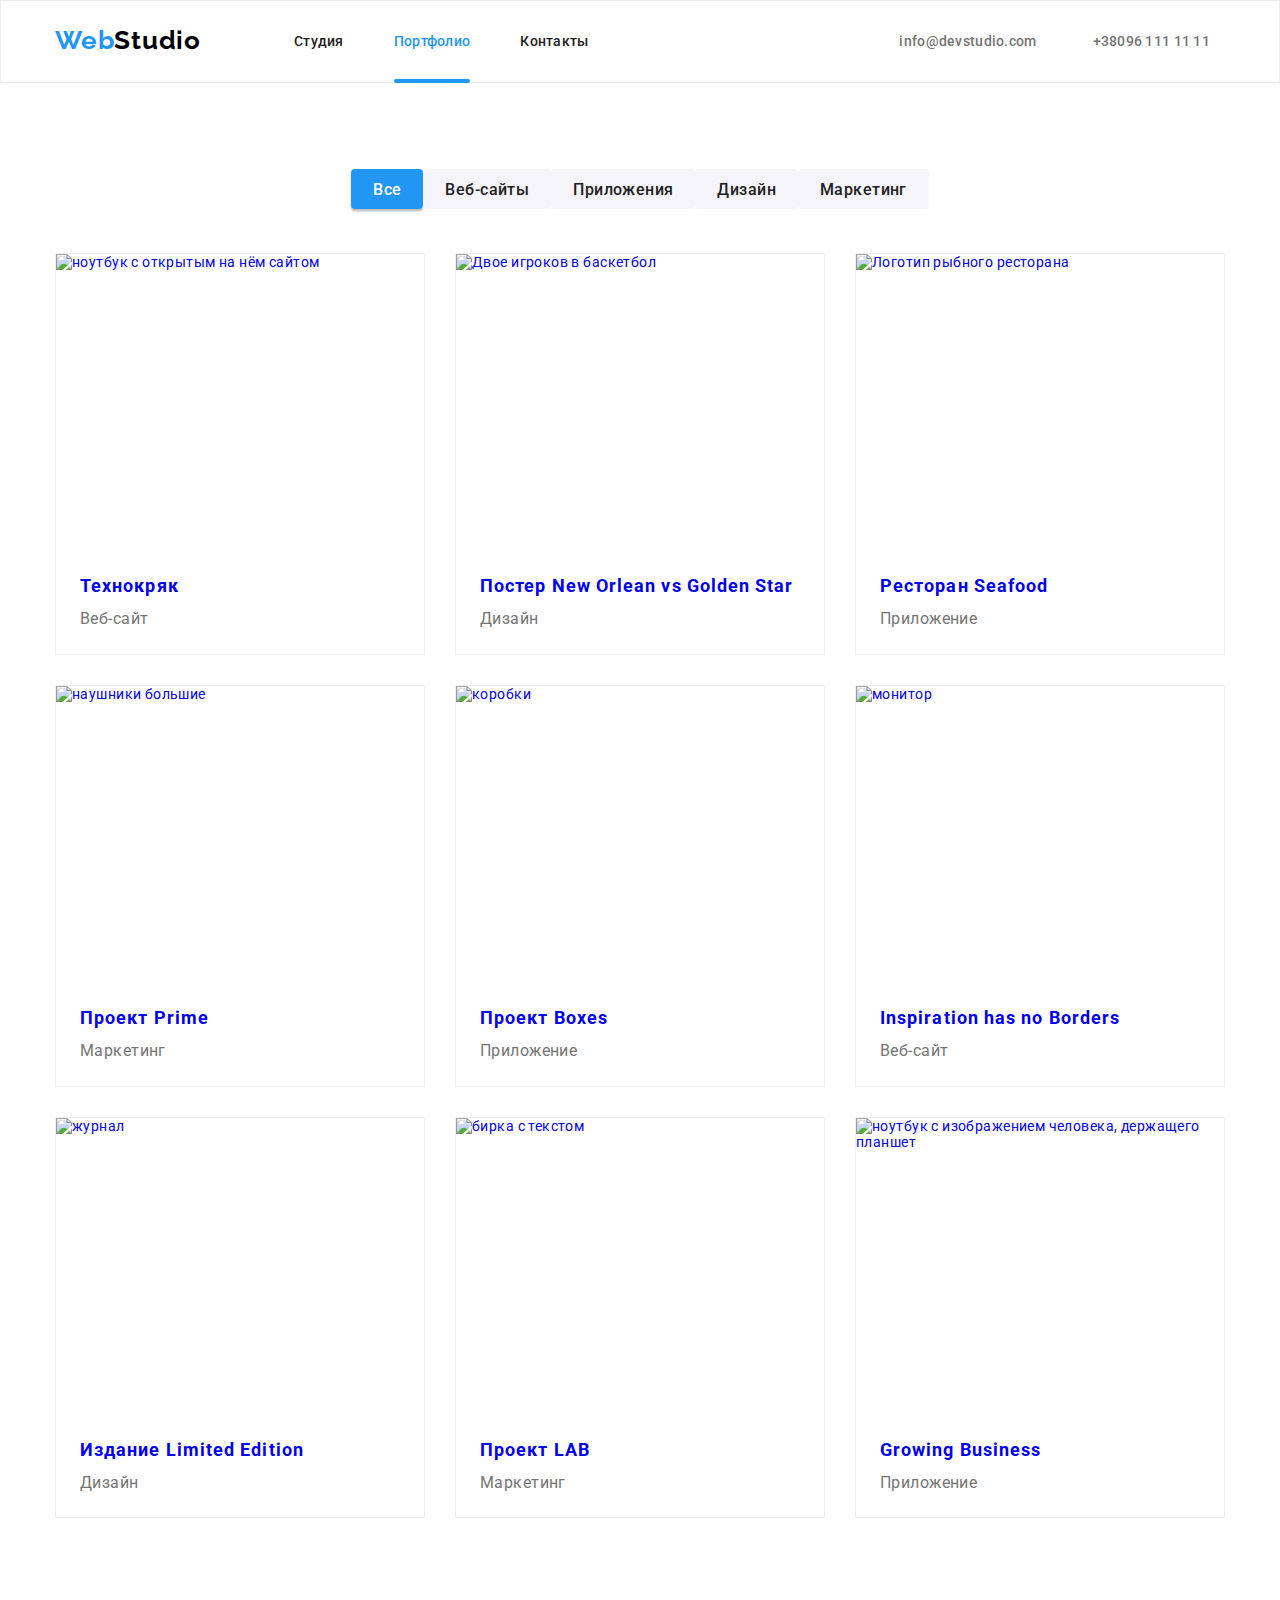
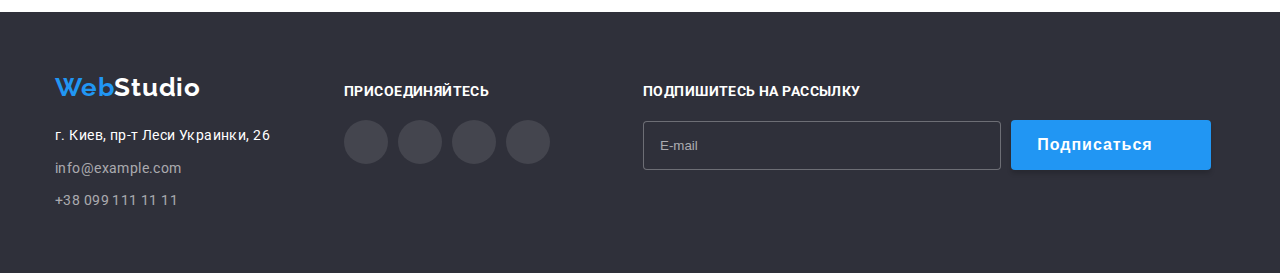
==== commit 54a60045: "доделано" ====
--- a/portfolio.html
+++ b/portfolio.html
@@ -52,28 +52,38 @@
     <section>
         <div class="container"> 
         <h1 class="main-title checkbox-hide">Портфолио</h1>
-    <form class="filters form">
-        <label>
+    <ul class="filters form list">
+        <li>
+            <label>
             <input class="checkbox-hide checkbox-portfolio" type="radio" name="works-filter" value="all" checked />
             <span class="works-filter">Все</span>
-        </label>
-        <label>
+            </label>
+        </li>
+        <li>
+            <label>
             <input class="checkbox-hide checkbox-portfolio" type="radio" name="works-filter" value="web" />
             <span class="works-filter">Веб-сайты</span>
-        </label>
-        <label>
+            </label>
+        </li>
+        <li>
+            <label>
             <input class="checkbox-hide checkbox-portfolio" type="radio" name="works-filter" value="app" />
             <span class="works-filter">Приложения</span>
-        </label>
-        <label>
+            </label>
+        </li>
+        <li>
+            <label>
             <input class="checkbox-hide checkbox-portfolio" type="radio" name="works-filter" value="des" />
             <span class="works-filter">Дизайн</span>
-        </label>
-        <label>
+            </label>
+        </li>
+        <li>
+            <label>
             <input class="checkbox-hide checkbox-portfolio" type="radio" name="works-filter" value="mct" />
             <span class="works-filter">Маркетинг</span>
-        </label>
-    </form>
+            </label>
+        </li>
+    </ul>
         </div>
 
     <div class="container portfolio-innerheit">
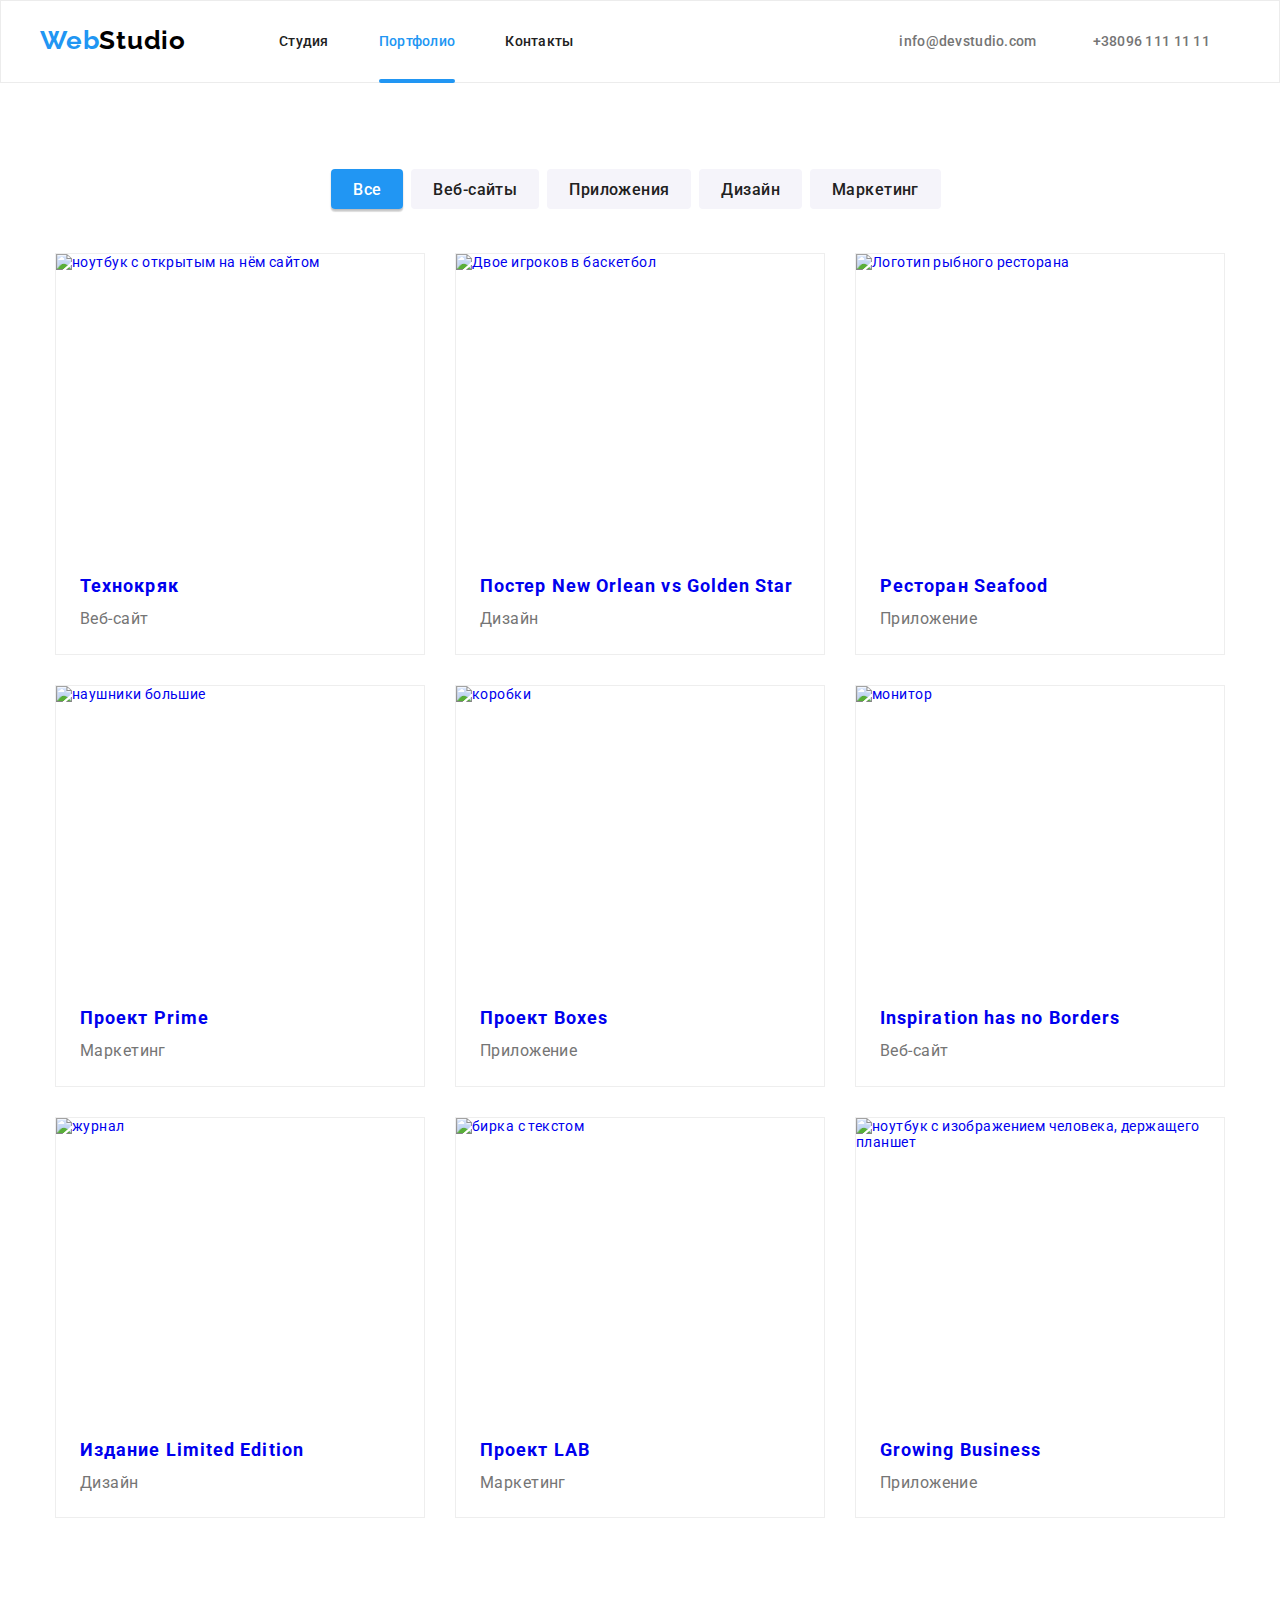
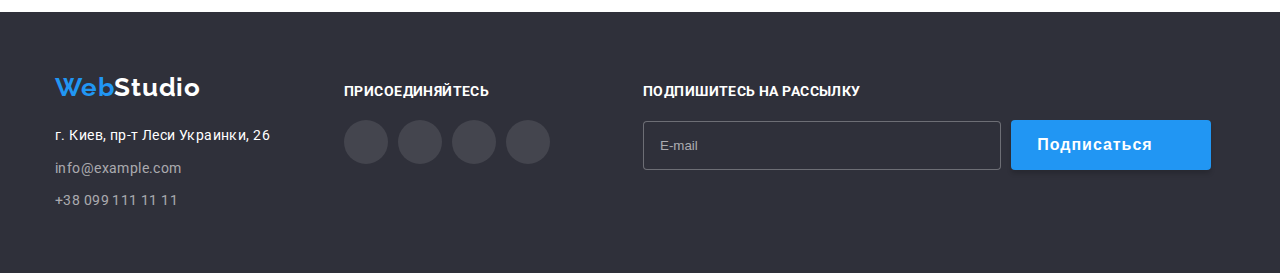
==== commit eb872aa1: "правки" ====
--- a/portfolio.html
+++ b/portfolio.html
@@ -11,7 +11,7 @@
         <link rel="preconnect" href="https://fonts.gstatic.com">
         <link href="https://fonts.googleapis.com/css2?family=Raleway:wght@500&family=Roboto:wght@400;500;700;900&display=swap"
             rel="stylesheet">
-       <link rel="stylesheet" href="./css/styles.css">
+       <link rel="stylesheet" href="./css/main.min.css">
     <link rel="preconnect" href="https://fonts.gstatic.com">
 </head>
 <body>
@@ -21,25 +21,25 @@
             <nav class="header-element">
                 <!--Лого сайта-->
                 <a class="header-element logo" href="./">Web<span class="logotop">Studio</span></a>
-                <ul class="header-element navigation list">
+                <ul class="header-element navigation list header-element-navigation-list">
                     <!--Панель навигации-->
                     <li class="header-element studio-link"><a class="header-element header-link"
                             href="./">Студия</a></li>
-                    <li class="header-element portfolio-link current-page"><a class="header-element current header-link"
+                    <li class="header-element portfolio-link current-page"><a class="header-element header-link current"
                             href="./portfolio.html">Портфолио</a></li>
                     <li class="header-element contacts-link"><a class="header-element header-link" href="./">Контакты</a>
                     </li>
                     <!--Нужна ссылка/переделать на кнопку-->
                 </ul>
             </nav>
-            <ul class="contacts list header-element">
+            <ul class="list header-element contacts-header-element">
                 <!--строка контактов-->
-                <li class="header-element header-mail"><a class="header-element header-link"
+                <li class="header-element header-mail"><a class="contacts-link header-element header-link"
                         href="mailto:info@devstudio.com"><svg class="header-contacts-icon">
                             <use href="./images/symbol-defs.svg#icon-envelope"></use>
                         </svg>info@devstudio.com</a></li>
-                <li class="header-element header-tel"><a class="header-element header-link" href="tel:+380961111111"><svg
-                            class="header-contacts-icon">
+                <li class="header-element header-tel"><a class="contacts-link header-element header-link"
+                        href="tel:+380961111111"><svg class="header-contacts-icon">
                             <use href="./images/symbol-defs.svg#icon-smartphone"></use>
                         </svg>+38096 111 11 11</a></li>
             </ul>
--- a/css/main.min.css
+++ b/css/main.min.css
@@ -0,0 +1,2 @@
+html{-webkit-box-sizing:border-box;box-sizing:border-box}*,*::before,*::after{-webkit-box-sizing:border-box;box-sizing:border-box;margin:0;padding:0}h1,h2,h3,h4,h5,h6{padding:0;margin:0}img{display:block;max-width:100%;height:auto}body{background-color:#fff;color:#212121;font-family:Roboto, sans-serif;font-size:14px;line-height:1.2;letter-spacing:0.03em;margin:0}.hidden{position:absolute;clip:rect(0 0 0 0);width:1px;height:1px;margin:1px}.list{list-style:none}a:hover,a:focus{color:#2196f3}.container{width:1200px;padding-left:15px;padding-right:15px;margin:auto}.button{color:#212121;background-color:#fff;border-radius:4px;border:0;cursor:pointer;-webkit-transition:background-color 250ms cubic-bezier(0.4, 0, 0.2, 1),color 250ms cubic-bezier(0.4, 0, 0.2, 1),-webkit-box-shadow 250ms cubic-bezier(0.4, 0, 0.2, 1);transition:background-color 250ms cubic-bezier(0.4, 0, 0.2, 1),color 250ms cubic-bezier(0.4, 0, 0.2, 1),-webkit-box-shadow 250ms cubic-bezier(0.4, 0, 0.2, 1);transition:background-color 250ms cubic-bezier(0.4, 0, 0.2, 1),color 250ms cubic-bezier(0.4, 0, 0.2, 1),box-shadow 250ms cubic-bezier(0.4, 0, 0.2, 1);transition:background-color 250ms cubic-bezier(0.4, 0, 0.2, 1),color 250ms cubic-bezier(0.4, 0, 0.2, 1),box-shadow 250ms cubic-bezier(0.4, 0, 0.2, 1),-webkit-box-shadow 250ms cubic-bezier(0.4, 0, 0.2, 1)}button[type='button']{font-family:inherit;font-weight:500;font-size:16px;line-height:1.62;text-align:center;border-radius:4px;border:0;-webkit-transition:background-color 250ms cubic-bezier(0.4, 0, 0.2, 1),color 250ms cubic-bezier(0.4, 0, 0.2, 1),-webkit-box-shadow 250ms cubic-bezier(0.4, 0, 0.2, 1);transition:background-color 250ms cubic-bezier(0.4, 0, 0.2, 1),color 250ms cubic-bezier(0.4, 0, 0.2, 1),-webkit-box-shadow 250ms cubic-bezier(0.4, 0, 0.2, 1);transition:background-color 250ms cubic-bezier(0.4, 0, 0.2, 1),color 250ms cubic-bezier(0.4, 0, 0.2, 1),box-shadow 250ms cubic-bezier(0.4, 0, 0.2, 1);transition:background-color 250ms cubic-bezier(0.4, 0, 0.2, 1),color 250ms cubic-bezier(0.4, 0, 0.2, 1),box-shadow 250ms cubic-bezier(0.4, 0, 0.2, 1),-webkit-box-shadow 250ms cubic-bezier(0.4, 0, 0.2, 1)}.button.primary{display:block;color:#fff;background-color:#2196f3;font-weight:bold;font-size:16px;line-height:1.87;letter-spacing:.06em;-webkit-box-shadow:0px 4px 4px rgba(0,0,0,0.15);box-shadow:0px 4px 4px rgba(0,0,0,0.15);padding:10px 32px;margin:30px auto}button.inactive{color:#212121;background-color:#f5f4fa}.main-title{font-weight:900;font-size:44px;line-height:1.36;text-align:center;letter-spacing:.06em;text-transform:uppercase;color:#fff;width:696px}.section-title{font-weight:bold;font-size:36px;line-height:1.17;text-align:center}footer{background-color:#2f303a;padding:60px 0}footer .container{display:-webkit-box;display:-ms-flexbox;display:flex;-webkit-box-align:baseline;-ms-flex-align:baseline;align-items:baseline}footer ul{margin-top:9px}footer a{color:rgba(255,255,255,0.6);text-decoration:none;-webkit-transition:color 250ms cubic-bezier(0.4, 0, 0.2, 1);transition:color 250ms cubic-bezier(0.4, 0, 0.2, 1)}footer address{letter-spacing:0.03em;font-weight:400;color:#fff;font-style:normal}.footer-contacts{line-height:1.71}.footer-contacts li+li{margin-top:9px}.footer-address{margin-top:20px;line-height:1.71}.footer-social{margin-left:74px}.footer-social-header{font-weight:bold;font-size:14px;text-transform:uppercase;color:#fff}.social-nets-logos{display:-webkit-box;display:-ms-flexbox;display:flex;margin-top:20px}.social-nets-logos li{margin-right:10px}.social-nets-logos .social-icon{width:44px;height:44px;border-radius:50%;background-color:rgba(255,255,255,0.1);-webkit-transition:background-color 250ms cubic-bezier(0.4, 0, 0.2, 1);transition:background-color 250ms cubic-bezier(0.4, 0, 0.2, 1)}.social-nets-logos .social-icon:hover,.social-nets-logos .social-icon:focus{background-color:#2196f3}.social-nets-logos li:last-child{margin-right:0}.footer-social .social-icon-item{width:20px;height:20px}.footer-social .social-icon{display:-webkit-inline-box;display:-ms-inline-flexbox;display:inline-flex;-webkit-box-pack:center;-ms-flex-pack:center;justify-content:center;-webkit-box-align:center;-ms-flex-align:center;align-items:center;fill:#fff}.footer-subscription{margin-left:93px}.footer-subscription input{top:-2px;width:358px;padding:16px 16px;margin:0;background-color:#2f303a;border-radius:4px;border:1px solid rgba(255,255,255,0.3);color:rgba(255,255,255,0.6)}.footer-subscription input::-webkit-input-placeholder{color:rgba(255,255,255,0.6)}.footer-subscription input:-ms-input-placeholder{color:rgba(255,255,255,0.6)}.footer-subscription input::-ms-input-placeholder{color:rgba(255,255,255,0.6)}.footer-subscription input::placeholder{color:rgba(255,255,255,0.6)}.subscription-form-text{display:block;font-weight:bold;font-size:14px;line-height:1.2;text-transform:uppercase;color:#fff;margin-bottom:20px}button[name='subscription']{position:relative;width:200px;height:50px;margin-left:7px;border-radius:4px;padding-right:33px;font-weight:bold;font-size:16px;line-height:1.87;-webkit-box-align:center;-ms-flex-align:center;align-items:center;text-align:center;letter-spacing:0.06em;color:#fff;background-color:#2196f3;border:0;cursor:pointer;-webkit-box-shadow:0px 4px 4px rgba(0,0,0,0.15);box-shadow:0px 4px 4px rgba(0,0,0,0.15)}.footer-send-icon{position:absolute;right:28px;top:13px;width:24px;height:24px;fill:#fff}.logobot{color:#fff}header{background-color:#fff;letter-spacing:0.02em;border:1px solid #ececec}header .logo{padding:24px 0 25px 0;margin:auto 0}header .header-element{display:-webkit-box;display:-ms-flexbox;display:flex;padding-left:0}nav{font-weight:500}nav .current{color:#2196f3}nav .current-page::after{position:absolute;bottom:-1px;border-radius:2px;content:'';display:block;width:100%;height:4px;background-color:#2196f3}.logo{text-decoration:none;color:#2196f3;font-family:Raleway, sans-serif;font-weight:bold;font-size:26px;line-height:1.2;letter-spacing:0.03em}.logotop{color:#000}.header-element.navigation.list{margin-left:93px}.header-element.navigation.list li{position:relative}.header-link{font-weight:500;color:#212121;text-decoration:none;padding-top:32px;padding-bottom:32px;-webkit-transition:color 250ms cubic-bezier(0.4, 0, 0.2, 1);transition:color 250ms cubic-bezier(0.4, 0, 0.2, 1)}.studio-link{margin:auto 0;margin-left:0}.portfolio-link{margin:auto 0;margin-left:50px}.contacts-link{margin:auto 0;margin-left:50px}.header-mail .header-link{margin-top:auto;margin-bottom:auto;fill:#757575;fill:currentColor}.header-tel .header-link{margin-left:30px;margin-top:auto;margin-bottom:auto;fill:#757575;fill:currentColor}.header-contacts-icon{display:block;height:16px;width:16px;margin:auto 10px;margin-left:0}.contacts-header-element{margin-left:auto;margin-right:15px}.contacts-link{color:#757575;text-decoration:none;-webkit-transition:color 250ms cubic-bezier(0.4, 0, 0.2, 1);transition:color 250ms cubic-bezier(0.4, 0, 0.2, 1)}.banner{background-color:#c4c4c4;background-image:-webkit-gradient(linear, left bottom, left top, from(rgba(47,48,58,0.4)), to(rgba(47,48,58,0.4))),url(../images/background-image.jpg);background-image:linear-gradient(0deg, rgba(47,48,58,0.4), rgba(47,48,58,0.4)),url(../images/background-image.jpg);background-repeat:no-repeat;background-position:center}.banner .container{width:696px}.banner-main-index-element{padding:186.5px 0;margin:0 auto}.advantages{padding-top:94px;padding-bottom:94px}.advantages p{margin-top:10px;color:#757575;line-height:1.71}.advantages-list{display:-webkit-box;display:-ms-flexbox;display:flex}.advantages-cutebox{width:270px;height:120px;border-radius:4px;background-color:#f5f4fa;display:-webkit-box;display:-ms-flexbox;display:flex;-webkit-box-pack:center;-ms-flex-pack:center;justify-content:center;-webkit-box-align:center;-ms-flex-align:center;align-items:center}.advantages-icon{height:70px;width:70px}.advantages-list-header{color:#212121;font-weight:bold;font-size:14px;line-height:16px;letter-spacing:0.03em;text-transform:uppercase;margin-top:30px}.advantages-list-item{margin-left:30px}.advantages-list-item:first-child{margin-left:0}.abought-work{padding-bottom:94px}.worklist-container{width:1200px;padding:0 15px;margin:0 auto}.work-list{display:-webkit-box;display:-ms-flexbox;display:flex;-ms-flex-wrap:wrap;flex-wrap:wrap;margin-top:50px}.work-list li{margin-left:30px;position:relative}.work-list li:first-child{margin-left:0}.work-list img{display:block;width:370px}.worklist-underscription-div{position:absolute;bottom:0;right:0;left:0;padding:27px 0;background-color:rgba(47,48,58,0.8)}.worklist-underscription{font-weight:bold;font-size:14px;text-align:center;letter-spacing:0.03em;text-transform:uppercase;color:#fff}.team{padding:94px 0 0 0;min-width:1200px;padding-bottom:94px;background-color:#f5f4fa}.team .list{display:-webkit-box;display:-ms-flexbox;display:flex;-webkit-box-pack:center;-ms-flex-pack:center;justify-content:center}.team li:first-child{margin-left:0}.team img{width:270px}.team .team-container{width:270px;padding:30px 32px;display:-webkit-box;display:-ms-flexbox;display:flex;-webkit-box-orient:vertical;-webkit-box-direction:normal;-ms-flex-direction:column;flex-direction:column}.team p{margin-top:10px;color:#757575;margin:0 auto}.team h3{margin:0 auto}.team-list{margin-top:50px;margin-left:auto;margin-right:auto}.team-list>li{margin-left:30px;background-color:#ffffff;width:270px}.advantages-list{margin-left:auto;margin-right:auto}.team-member{-webkit-box-shadow:0px 1px 3px rgba(0,0,0,0.12),0px 1px 1px rgba(0,0,0,0.14),0px 2px 1px rgba(0,0,0,0.2);box-shadow:0px 1px 3px rgba(0,0,0,0.12),0px 1px 1px rgba(0,0,0,0.14),0px 2px 1px rgba(0,0,0,0.2);border-radius:0 0 4px 4px;display:inline-block;width:270px}.team-social-container{margin-top:16px;display:-webkit-box;display:-ms-flexbox;display:flex}.team-social-container ul{display:-webkit-box;display:-ms-flexbox;display:flex}.team-social-container li{margin-left:10px}.team-social-item{width:44px;height:44px;border-radius:50%;background-color:#fff;color:#afb1b8;fill:currentColor;display:-webkit-box;display:-ms-flexbox;display:flex;-webkit-box-align:center;-ms-flex-align:center;align-items:center;-webkit-box-pack:center;-ms-flex-pack:center;justify-content:center;-webkit-transition:background-color 250ms cubic-bezier(0.4, 0, 0.2, 1),color 250ms cubic-bezier(0.4, 0, 0.2, 1);transition:background-color 250ms cubic-bezier(0.4, 0, 0.2, 1),color 250ms cubic-bezier(0.4, 0, 0.2, 1)}.team-social-item:hover{background-color:#2196f3;color:#fff}.team-social-item:focus{background-color:#2196f3;color:#fff}.team-social-icon{width:20px;height:20px}.our-clients .section-title{margin-top:94px}.client-list{margin-top:50px;margin-bottom:94px;display:-webkit-box;display:-ms-flexbox;display:flex}.client-list .clients-link{display:block;width:170px;height:90px;border:1px solid #afb1b8;border-radius:4px;fill:currentColor;display:-webkit-box;display:-ms-flexbox;display:flex;-webkit-box-pack:center;-ms-flex-pack:center;justify-content:center;-webkit-box-align:center;-ms-flex-align:center;align-items:center;-webkit-transition:color 250ms cubic-bezier(0.4, 0, 0.2, 1),border-color 250ms cubic-bezier(0.4, 0, 0.2, 1);transition:color 250ms cubic-bezier(0.4, 0, 0.2, 1),border-color 250ms cubic-bezier(0.4, 0, 0.2, 1)}.client-list .clients-link:visited{color:#afb1b8}.client-list .clients-link:hover,.client-list .clients-link:focus{color:#2196f3;border-color:#2196f3}.client-list li+li{margin-left:30px}.client-one .client-icon{width:44.27px;height:90px}.client-two .client-icon{width:40px;height:90px}.client-three .client-icon{width:41px;height:90px}.client-four .client-icon{width:79.66px;height:90px}.client-five .client-icon{width:59px;height:90px}.client-six .client-icon{width:88.48px;height:90px}.backdrop{position:fixed;top:0;left:0;width:100%;height:100%;opacity:1;visibility:visible;background-color:rgba(0,0,0,0.2);-webkit-transition:opacity 250ms cubic-bezier(0.4, 0, 0.2, 1);transition:opacity 250ms cubic-bezier(0.4, 0, 0.2, 1)}.backdrop.is-hidden{visibility:hidden;opacity:0;pointer-events:none}.modal{position:absolute;top:50%;left:50%;width:528px;height:581px;padding:40px;-webkit-box-shadow:0px 1px 3px rgba(0,0,0,0.12),0px 1px 1px rgba(0,0,0,0.14),0px 2px 1px rgba(0,0,0,0.2);box-shadow:0px 1px 3px rgba(0,0,0,0.12),0px 1px 1px rgba(0,0,0,0.14),0px 2px 1px rgba(0,0,0,0.2);border-radius:4px;background-color:#fff;-webkit-transform:translate(-50%, -50%);transform:translate(-50%, -50%);-webkit-transition:visibility 250ms cubic-bezier(0.4, 0, 0.2, 1),-webkit-transform 250ms cubic-bezier(0.4, 0, 0.2, 1);transition:visibility 250ms cubic-bezier(0.4, 0, 0.2, 1),-webkit-transform 250ms cubic-bezier(0.4, 0, 0.2, 1);transition:transform 250ms cubic-bezier(0.4, 0, 0.2, 1),visibility 250ms cubic-bezier(0.4, 0, 0.2, 1);transition:transform 250ms cubic-bezier(0.4, 0, 0.2, 1),visibility 250ms cubic-bezier(0.4, 0, 0.2, 1),-webkit-transform 250ms cubic-bezier(0.4, 0, 0.2, 1)}.modal .first-modal-header{margin-top:12px}.modal .header-label{position:absolute;bottom:44px;font-weight:normal;font-size:12px;line-height:14px;letter-spacing:0.01em;color:#757575}.modal input{padding:11px 42px;width:448px;border:1px solid rgba(33,33,33,0.2);border-radius:4px;-webkit-transition:border 250ms cubic-bezier(0.4, 0, 0.2, 1);transition:border 250ms cubic-bezier(0.4, 0, 0.2, 1)}.modal textarea{-webkit-transition:border 250ms cubic-bezier(0.4, 0, 0.2, 1);transition:border 250ms cubic-bezier(0.4, 0, 0.2, 1)}.modal textarea{width:448px;height:120px;padding:11px 16px;border-radius:4px;border:1px solid rgba(33,33,33,0.2);resize:none}.modal textarea:hover{border:1px solid #2196f3}.modal textarea:focus{border:1px solid #2196f3}.modal textarea::-webkit-input-placeholder{font-size:12px;line-height:14px;letter-spacing:0.01em;color:rgba(117,117,117,0.5)}.modal textarea:-ms-input-placeholder{font-size:12px;line-height:14px;letter-spacing:0.01em;color:rgba(117,117,117,0.5)}.modal textarea::-ms-input-placeholder{font-size:12px;line-height:14px;letter-spacing:0.01em;color:rgba(117,117,117,0.5)}.modal textarea::placeholder{font-size:12px;line-height:14px;letter-spacing:0.01em;color:rgba(117,117,117,0.5)}.modal input:focus{border:1px solid #2196f3}.modal input:hover{border:1px solid #2196f3}.modal a,.modal a:visited{color:#2196f3}.modal-close-button{position:absolute;top:8px;right:8px;display:block;width:30px;height:30px;border:1px solid rgba(0,0,0,0.1);border-radius:50%;background-color:#fff;cursor:pointer;fill:currentColor;-webkit-transition:color 250ms cubic-bezier(0.4, 0, 0.2, 1);transition:color 250ms cubic-bezier(0.4, 0, 0.2, 1)}.modal-close-button:hover,.modal-close-button:focus{color:#2196f3}.modal-close-button-cros{width:11px;height:11px;position:relative;top:1px}.modal-header{font-weight:bold;font-size:20px;line-height:1.15;text-align:center;color:#212121}.name-for-callback{margin-top:30px}.name-for-callback+.tel-for-callback{margin-top:28px}.comment-for-callback{margin-top:28px}.modal-container{position:relative;width:448px;height:40px;fill:#212121;fill:currentColor}.modal-container-comment{position:relative;width:448px;height:120px;fill:#212121;fill:currentColor}.tel-for-callback+.email-for-callback{margin-top:28px}.modal-person{position:absolute;left:15px;top:50%;-webkit-transform:translateY(-50%);transform:translateY(-50%);width:12px;height:12px;cursor:pointer;-webkit-transition:color 250ms cubic-bezier(0.4, 0, 0.2, 1);transition:color 250ms cubic-bezier(0.4, 0, 0.2, 1)}.modal-tel{position:absolute;left:15px;top:50%;-webkit-transform:translateY(-50%);transform:translateY(-50%);width:13px;height:13px;cursor:pointer;-webkit-transition:color 250ms cubic-bezier(0.4, 0, 0.2, 1);transition:color 250ms cubic-bezier(0.4, 0, 0.2, 1)}.modal-mail{position:absolute;left:15px;top:50%;-webkit-transform:translateY(-50%);transform:translateY(-50%);width:15px;height:12px;cursor:pointer;-webkit-transition:color 250ms cubic-bezier(0.4, 0, 0.2, 1);transition:color 250ms cubic-bezier(0.4, 0, 0.2, 1)}.modal-container:focus-within{color:#2196f3}.header-for-comment{position:absolute;top:-18px}.acceptence{position:relative}.terms-of-use-checkbox{position:relative;cursor:pointer}.terms-of-use{position:absolute;top:19px;margin-left:36px;width:400.18px;font-size:14px;line-height:1.71;color:#757575}.checkbox-visual::before{content:'';position:absolute;top:25px;left:13px;width:12px;height:12px;-webkit-box-shadow:0 0 0 0.13em #212121;box-shadow:0 0 0 0.13em #212121;border-radius:0.2px;background-color:#fff;-webkit-transition:background-color 250ms cubic-bezier(0.4, 0, 0.2, 1),-webkit-box-shadow 250ms cubic-bezier(0.4, 0, 0.2, 1);transition:background-color 250ms cubic-bezier(0.4, 0, 0.2, 1),-webkit-box-shadow 250ms cubic-bezier(0.4, 0, 0.2, 1);transition:background-color 250ms cubic-bezier(0.4, 0, 0.2, 1),box-shadow 250ms cubic-bezier(0.4, 0, 0.2, 1);transition:background-color 250ms cubic-bezier(0.4, 0, 0.2, 1),box-shadow 250ms cubic-bezier(0.4, 0, 0.2, 1),-webkit-box-shadow 250ms cubic-bezier(0.4, 0, 0.2, 1)}.terms-checkbox:checked+.checkbox-visual::before{background-color:#212121;background-image:url(../images/check.svg);background-position:center;background-repeat:no-repeat}.terms-checkbox:focus+.checkbox-visual::before,.terms-of-use-checkbox:hover .checkbox-visual::before{background-color:#fff;-webkit-box-shadow:0 0 0 0.13em #2196f3;box-shadow:0 0 0 0.13em #2196f3}.terms-checkbox:checked:focus+.checkbox-visual::before,.terms-of-use-checkbox:hover .terms-checkbox:checked+.checkbox-visual::before{background-color:#2196f3;-webkit-box-shadow:0 0 0 0.13em #2196f3;box-shadow:0 0 0 0.13em #2196f3;background-image:url(../images/check.svg);background-position:center;background-repeat:no-repeat}.modal-submit-btn{display:inline-block;padding:10px 55.5px;background:#2196f3;-webkit-box-shadow:0px 4px 4px rgba(0,0,0,0.15);box-shadow:0px 4px 4px rgba(0,0,0,0.15);border-radius:4px;border:none;font-weight:700;font-size:16px;line-height:1.87;letter-spacing:0.06em;color:#fff;position:absolute;bottom:40px;left:50%;-webkit-transform:translateX(-50%);transform:translateX(-50%);cursor:pointer}.filters{display:-webkit-box;display:-ms-flexbox;display:flex;-webkit-box-pack:center;-ms-flex-pack:center;justify-content:center;-ms-flex-preferred-size:calc(100% / 5 - 10px);flex-basis:calc(100% / 5 - 10px);margin-top:94px;margin-left:-8px}.filters li{margin-left:8px}.filters li:first-child{margin-left:0}.filters li+li{margin-left:8px}.checkbox-hide{position:absolute;width:1px;height:1px;overflow:hidden;clip:rect(0 0 0 0)}.works-filter{font-family:inherit;font-weight:500;font-size:16px;line-height:1.62;text-align:center;border-radius:4px;border:0;padding:10.5px 22px;cursor:pointer;background-color:#f5f4fa;-webkit-transition:background-color 250ms cubic-bezier(0.4, 0, 0.2, 1),color 250ms cubic-bezier(0.4, 0, 0.2, 1),-webkit-box-shadow 250ms cubic-bezier(0.4, 0, 0.2, 1);transition:background-color 250ms cubic-bezier(0.4, 0, 0.2, 1),color 250ms cubic-bezier(0.4, 0, 0.2, 1),-webkit-box-shadow 250ms cubic-bezier(0.4, 0, 0.2, 1);transition:background-color 250ms cubic-bezier(0.4, 0, 0.2, 1),color 250ms cubic-bezier(0.4, 0, 0.2, 1),box-shadow 250ms cubic-bezier(0.4, 0, 0.2, 1);transition:background-color 250ms cubic-bezier(0.4, 0, 0.2, 1),color 250ms cubic-bezier(0.4, 0, 0.2, 1),box-shadow 250ms cubic-bezier(0.4, 0, 0.2, 1),-webkit-box-shadow 250ms cubic-bezier(0.4, 0, 0.2, 1)}.works-filter:hover,.works-filter:focus{background-color:#2196f3;color:#fff;border-radius:4px;border:0 solid #ffffff;padding:10.5px 22px;-webkit-box-shadow:0px 3px 1px rgba(0,0,0,0.1),0px 1px 2px rgba(0,0,0,0.08),0px 2px 2px rgba(0,0,0,0.12);box-shadow:0px 3px 1px rgba(0,0,0,0.1),0px 1px 2px rgba(0,0,0,0.08),0px 2px 2px rgba(0,0,0,0.12)}.checkbox-portfolio:checked+.works-filter{background-color:#2196f3;color:#fff;-webkit-box-shadow:0px 3px 1px rgba(0,0,0,0.1),0px 1px 2px rgba(0,0,0,0.08),0px 2px 2px rgba(0,0,0,0.12);box-shadow:0px 3px 1px rgba(0,0,0,0.1),0px 1px 2px rgba(0,0,0,0.08),0px 2px 2px rgba(0,0,0,0.12)}.portfolio-main{padding-bottom:94px}.container .portfolio-innerheit{display:-webkit-box;display:-ms-flexbox;display:flex;-ms-flex-wrap:wrap;flex-wrap:wrap;margin-top:20px}.portfolio-item{margin-left:30px;margin-top:30px;-ms-flex-preferred-size:calc(100% / 3 - $standard-margin);flex-basis:calc(100% / 3 - $standard-margin);border:1px solid #eeeeee;width:370px}.portfolio-item:first-child{margin-left:0}.portfolio-item:nth-child(3n-2){margin-left:0}.portfolio-item .container{-webkit-box-orient:vertical;-webkit-box-direction:normal;-ms-flex-direction:column;flex-direction:column;padding:20px 24px;width:370px}.portfolio-item-link{display:block;width:100%;-webkit-transition:-webkit-box-shadow 250ms cubic-bezier(0.4, 0, 0.2, 1);transition:-webkit-box-shadow 250ms cubic-bezier(0.4, 0, 0.2, 1);transition:box-shadow 250ms cubic-bezier(0.4, 0, 0.2, 1);transition:box-shadow 250ms cubic-bezier(0.4, 0, 0.2, 1), -webkit-box-shadow 250ms cubic-bezier(0.4, 0, 0.2, 1)}.portfolio-item-link:hover,.portfolio-item-link:focus{-webkit-box-shadow:0px 1px 1px rgba(0,0,0,0.12),0px 4px 4px rgba(0,0,0,0.06),1px 4px 6px rgba(0,0,0,0.16);box-shadow:0px 1px 1px rgba(0,0,0,0.12),0px 4px 4px rgba(0,0,0,0.06),1px 4px 6px rgba(0,0,0,0.16)}.portfolio-innerheit h3{font-weight:bold;font-size:18px;line-height:2;letter-spacing:.06em}.portfolio-innerheit a:visited{text-decoration:none;color:#212121}.portfolio-innerheit p{color:#757575;font-size:16px;line-height:1.87}.portfolio-innerheit a{text-decoration:none}.portfolio-image{position:relative;widows:370px;height:294px;margin-left:0;margin-bottom:0;overflow:hidden}.portfolio-item-link:focus .portfolio-image-description,.portfolio-item-link:hover .portfolio-image-description{-webkit-transform:translateY(0);transform:translateY(0)}.portfolio-image-description{position:absolute;top:0;left:0;width:100%;height:100%;background-color:rgba(33,150,243,0.9);font-size:18px;line-height:1.56;letter-spacing:0.03em;color:#fff;-webkit-transform:translatey(101%);transform:translatey(101%);-webkit-transition:-webkit-transform 250ms cubic-bezier(0.4, 0, 0.2, 1);transition:-webkit-transform 250ms cubic-bezier(0.4, 0, 0.2, 1);transition:transform 250ms cubic-bezier(0.4, 0, 0.2, 1);transition:transform 250ms cubic-bezier(0.4, 0, 0.2, 1), -webkit-transform 250ms cubic-bezier(0.4, 0, 0.2, 1)}.portfolio-description-innerheit{position:absolute;top:50%;left:13%;-webkit-transform:translate(-7%, -50%);transform:translate(-7%, -50%)}
+/*# sourceMappingURL=main.min.css.map */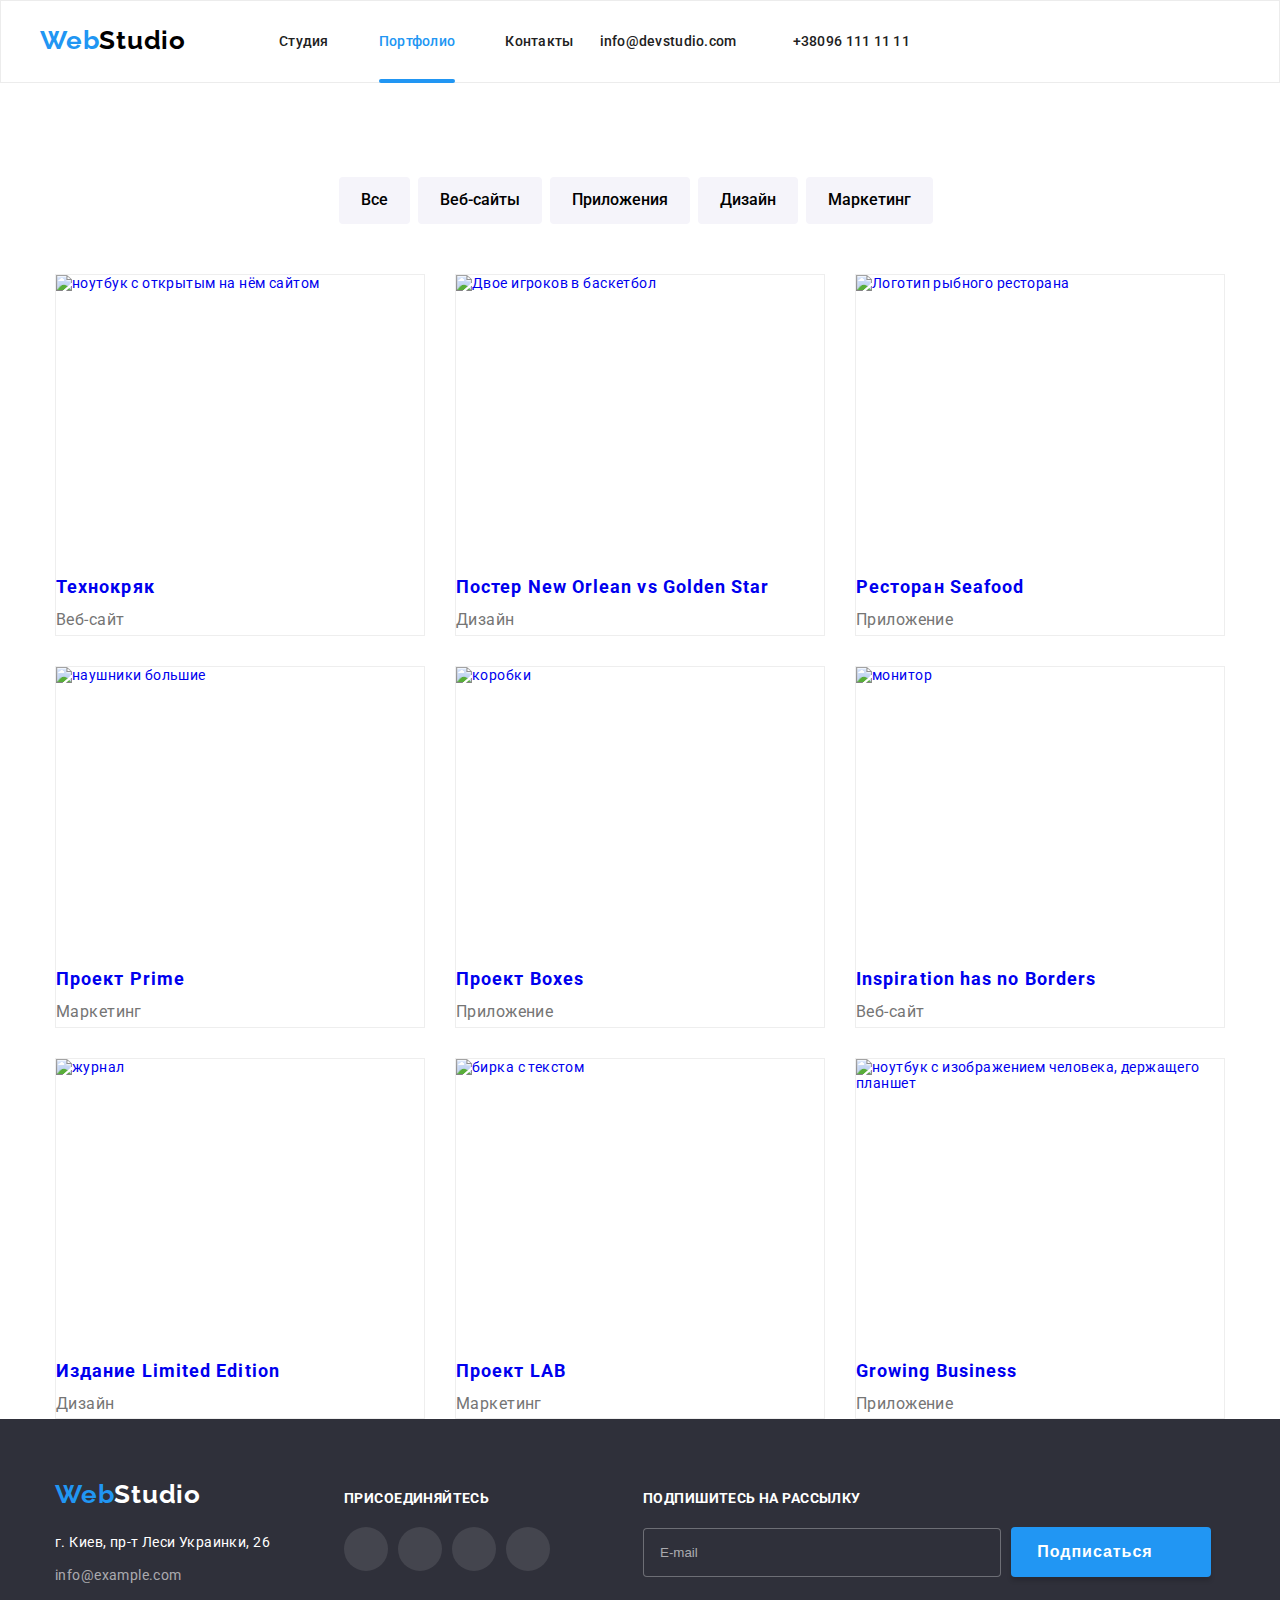
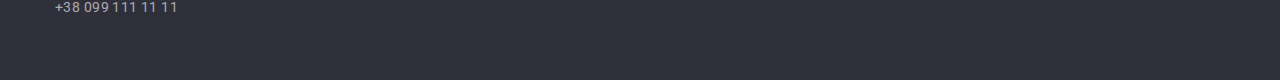
==== commit ed96f622: "переделано" ====
--- a/portfolio.html
+++ b/portfolio.html
@@ -21,25 +21,25 @@
             <nav class="header-element">
                 <!--Лого сайта-->
                 <a class="header-element logo" href="./">Web<span class="logotop">Studio</span></a>
-                <ul class="header-element navigation list header-element-navigation-list">
+                <ul class="header-element navigation list">
                     <!--Панель навигации-->
                     <li class="header-element studio-link"><a class="header-element header-link"
                             href="./">Студия</a></li>
-                    <li class="header-element portfolio-link current-page"><a class="header-element header-link current"
+                    <li class="header-element portfolio-link current-page"><a class="header-element current header-link"
                             href="./portfolio.html">Портфолио</a></li>
                     <li class="header-element contacts-link"><a class="header-element header-link" href="./">Контакты</a>
                     </li>
                     <!--Нужна ссылка/переделать на кнопку-->
                 </ul>
             </nav>
-            <ul class="list header-element contacts-header-element">
+            <ul class="contacts list header-element">
                 <!--строка контактов-->
-                <li class="header-element header-mail"><a class="contacts-link header-element header-link"
+                <li class="header-element header-mail"><a class="header-element header-link"
                         href="mailto:info@devstudio.com"><svg class="header-contacts-icon">
                             <use href="./images/symbol-defs.svg#icon-envelope"></use>
                         </svg>info@devstudio.com</a></li>
-                <li class="header-element header-tel"><a class="contacts-link header-element header-link"
-                        href="tel:+380961111111"><svg class="header-contacts-icon">
+                <li class="header-element header-tel"><a class="header-element header-link" href="tel:+380961111111"><svg
+                            class="header-contacts-icon">
                             <use href="./images/symbol-defs.svg#icon-smartphone"></use>
                         </svg>+38096 111 11 11</a></li>
             </ul>
@@ -47,58 +47,43 @@
     </header>
     <!--Конец шапки-->
 
-<main class="portfolio-main">
+<main >
 <!--Начало портфолио-->
-    <section>
+    <section class="portfolio-section">
         <div class="container"> 
         <h1 class="main-title checkbox-hide">Портфолио</h1>
     <ul class="filters form list">
         <li>
-            <label>
-            <input class="checkbox-hide checkbox-portfolio" type="radio" name="works-filter" value="all" checked />
-            <span class="works-filter">Все</span>
-            </label>
+            <button class="works-filter checkbox-portfolio checked" value="all">Все</button>
         </li>
         <li>
-            <label>
-            <input class="checkbox-hide checkbox-portfolio" type="radio" name="works-filter" value="web" />
-            <span class="works-filter">Веб-сайты</span>
-            </label>
+            <button class="works-filter checkbox-portfolio" value="web">Веб-сайты</button>
         </li>
         <li>
-            <label>
-            <input class="checkbox-hide checkbox-portfolio" type="radio" name="works-filter" value="app" />
-            <span class="works-filter">Приложения</span>
-            </label>
+            <button class="works-filter checkbox-portfolio" value="app">Приложения</button>
         </li>
         <li>
-            <label>
-            <input class="checkbox-hide checkbox-portfolio" type="radio" name="works-filter" value="des" />
-            <span class="works-filter">Дизайн</span>
-            </label>
+            <button class="works-filter checkbox-portfolio" value="des">Дизайн</button>
         </li>
         <li>
-            <label>
-            <input class="checkbox-hide checkbox-portfolio" type="radio" name="works-filter" value="mct" />
-            <span class="works-filter">Маркетинг</span>
-            </label>
+            <button class="works-filter checkbox-portfolio" value="mct">Маркетинг</button>
         </li>
     </ul>
         </div>
 
     <div class="container portfolio-innerheit">
     <ul class="portfolio-innerheit list">
-        <li class="portfolio-item"><a class="portfolio-item-link" href="./"><div class="portfolio-image"><img src="./images/teh-crack.jpg" alt="ноутбук с открытым на нём сайтом"><div class="portfolio-image-description"><div class="portfolio-description-innerheit">Технокряк это современная площадка распространения коронавируса. Компании используют эту платформу для цифрового шпионажа и атак на защищённые сервера конкурентов.</div></div></div><div class="container"><h3>Технокряк</h3><p>Веб-сайт</p></div></a></li>
-        <li class="portfolio-item"><a class="portfolio-item-link" href="./"><div class="portfolio-image"><img src="./images/poster-basket.jpg" alt="Двое игроков в баскетбол"><div class="portfolio-image-description"><div class="portfolio-description-innerheit">Технокряк это современная площадка распространения коронавируса. Компании используют эту платформу для цифрового шпионажа и атак на защищённые сервера конкурентов.</div></div></div><div class="container"><h3>Постер New Orlean vs Golden Star</h3><p>Дизайн</p></div></a></li>
-        <li class="portfolio-item"><a class="portfolio-item-link" href="./"><div class="portfolio-image"><img src="./images/seafood-rest.jpg" alt="Логотип рыбного ресторана"><div class="portfolio-image-description"><div class="portfolio-description-innerheit">Технокряк это современная площадка распространения коронавируса. Компании используют эту платформу для цифрового шпионажа и атак на защищённые сервера конкурентов.</div></div></div><div class="container"><h3>Ресторан Seafood</h3><p>Приложение</p></div></a></li>
+        <li class="portfolio-item"><a class="portfolio-item-link" href="./"><div class="portfolio-image"><img src="./images/teh-crack.jpg" alt="ноутбук с открытым на нём сайтом"><div class="portfolio-image-description"><div class="portfolio-description-innerheit">Технокряк это современная площадка распространения коронавируса. Компании используют эту платформу для цифрового шпионажа и атак на защищённые сервера конкурентов.</div></div></div><div class="portfolio-card"><h3>Технокряк</h3><p>Веб-сайт</p></div></a></li>
+        <li class="portfolio-item"><a class="portfolio-item-link" href="./"><div class="portfolio-image"><img src="./images/poster-basket.jpg" alt="Двое игроков в баскетбол"><div class="portfolio-image-description"><div class="portfolio-description-innerheit">Технокряк это современная площадка распространения коронавируса. Компании используют эту платформу для цифрового шпионажа и атак на защищённые сервера конкурентов.</div></div></div><div class="portfolio-card"><h3>Постер New Orlean vs Golden Star</h3><p>Дизайн</p></div></a></li>
+        <li class="portfolio-item"><a class="portfolio-item-link" href="./"><div class="portfolio-image"><img src="./images/seafood-rest.jpg" alt="Логотип рыбного ресторана"><div class="portfolio-image-description"><div class="portfolio-description-innerheit">Технокряк это современная площадка распространения коронавируса. Компании используют эту платформу для цифрового шпионажа и атак на защищённые сервера конкурентов.</div></div></div><div class="portfolio-card"><h3>Ресторан Seafood</h3><p>Приложение</p></div></a></li>
 
-        <li class="portfolio-item"><a class="portfolio-item-link" href="./"><div class="portfolio-image"><img src="./images/prime-proj.jpg" alt="наушники большие"><div class="portfolio-image-description"><div class="portfolio-description-innerheit">Технокряк это современная площадка распространения коронавируса. Компании используют эту платформу для цифрового шпионажа и атак на защищённые сервера конкурентов.</div></div></div><div class="container"><h3>Проект Prime</h3><p>Маркетинг</p></div></a></li>
-        <li class="portfolio-item"><a class="portfolio-item-link" href="./"><div class="portfolio-image"><img src="./images/boxes-proj.jpg" alt="коробки"><div class="portfolio-image-description"><div class="portfolio-description-innerheit">Технокряк это современная площадка распространения коронавируса. Компании используют эту платформу для цифрового шпионажа и атак на защищённые сервера конкурентов.</div></div></div><div class="container"><h3>Проект Boxes</h3><p>Приложение</p></div></a></li>
-        <li class="portfolio-item"><a class="portfolio-item-link" href="./"><div class="portfolio-image"><img src="./images/web-ihnb.jpg" alt="монитор"><div class="portfolio-image-description"><div class="portfolio-description-innerheit">Технокряк это современная площадка распространения коронавируса. Компании используют эту платформу для цифрового шпионажа и атак на защищённые сервера конкурентов.</div></div></div><div class="container"><h3>Inspiration has no Borders</h3><p>Веб-сайт</p></div></a></li>
+        <li class="portfolio-item"><a class="portfolio-item-link" href="./"><div class="portfolio-image"><img src="./images/prime-proj.jpg" alt="наушники большие"><div class="portfolio-image-description"><div class="portfolio-description-innerheit">Технокряк это современная площадка распространения коронавируса. Компании используют эту платформу для цифрового шпионажа и атак на защищённые сервера конкурентов.</div></div></div><div class="portfolio-card"><h3>Проект Prime</h3><p>Маркетинг</p></div></a></li>
+        <li class="portfolio-item"><a class="portfolio-item-link" href="./"><div class="portfolio-image"><img src="./images/boxes-proj.jpg" alt="коробки"><div class="portfolio-image-description"><div class="portfolio-description-innerheit">Технокряк это современная площадка распространения коронавируса. Компании используют эту платформу для цифрового шпионажа и атак на защищённые сервера конкурентов.</div></div></div><div class="portfolio-card"><h3>Проект Boxes</h3><p>Приложение</p></div></a></li>
+        <li class="portfolio-item"><a class="portfolio-item-link" href="./"><div class="portfolio-image"><img src="./images/web-ihnb.jpg" alt="монитор"><div class="portfolio-image-description"><div class="portfolio-description-innerheit">Технокряк это современная площадка распространения коронавируса. Компании используют эту платформу для цифрового шпионажа и атак на защищённые сервера конкурентов.</div></div></div><div class="portfolio-card"><h3>Inspiration has no Borders</h3><p>Веб-сайт</p></div></a></li>
 
-        <li class="portfolio-item"><a class="portfolio-item-link" href="./"><div class="portfolio-image"><img src="./images/pub-limited-ed.jpg" alt="журнал"><div class="portfolio-image-description"><div class="portfolio-description-innerheit">Технокряк это современная площадка распространения коронавируса. Компании используют эту платформу для цифрового шпионажа и атак на защищённые сервера конкурентов.</div></div></div><div class="container"><h3>Издание Limited Edition</h3><p>Дизайн</p></div></a></li>
-        <li class="portfolio-item"><a class="portfolio-item-link" href="./"><div class="portfolio-image"><img src="./images/lab-proj.jpg" alt="бирка с текстом"><div class="portfolio-image-description"><div class="portfolio-description-innerheit">Технокряк это современная площадка распространения коронавируса. Компании используют эту платформу для цифрового шпионажа и атак на защищённые сервера конкурентов.</div></div></div><div class="container"><h3>Проект LAB</h3><p>Маркетинг</p></div></a></li>
-        <li class="portfolio-item"><a class="portfolio-item-link" href="./"><div class="portfolio-image"><img src="./images/growing-busines.jpg" alt="ноутбук с изображением человека, держащего планшет"><div class="portfolio-image-description"><div class="portfolio-description-innerheit">Технокряк это современная площадка распространения коронавируса. Компании используют эту платформу для цифрового шпионажа и атак на защищённые сервера конкурентов.</div></div></div><div class="container"><h3>Growing Business</h3><p>Приложение</p></div></a></li>
+        <li class="portfolio-item"><a class="portfolio-item-link" href="./"><div class="portfolio-image"><img src="./images/pub-limited-ed.jpg" alt="журнал"><div class="portfolio-image-description"><div class="portfolio-description-innerheit">Технокряк это современная площадка распространения коронавируса. Компании используют эту платформу для цифрового шпионажа и атак на защищённые сервера конкурентов.</div></div></div><div class="portfolio-card"><h3>Издание Limited Edition</h3><p>Дизайн</p></div></a></li>
+        <li class="portfolio-item"><a class="portfolio-item-link" href="./"><div class="portfolio-image"><img src="./images/lab-proj.jpg" alt="бирка с текстом"><div class="portfolio-image-description"><div class="portfolio-description-innerheit">Технокряк это современная площадка распространения коронавируса. Компании используют эту платформу для цифрового шпионажа и атак на защищённые сервера конкурентов.</div></div></div><div class="portfolio-card"><h3>Проект LAB</h3><p>Маркетинг</p></div></a></li>
+        <li class="portfolio-item"><a class="portfolio-item-link" href="./"><div class="portfolio-image"><img src="./images/growing-busines.jpg" alt="ноутбук с изображением человека, держащего планшет"><div class="portfolio-image-description"><div class="portfolio-description-innerheit">Технокряк это современная площадка распространения коронавируса. Компании используют эту платформу для цифрового шпионажа и атак на защищённые сервера конкурентов.</div></div></div><div class="portfolio-card"><h3>Growing Business</h3><p>Приложение</p></div></a></li>
     </ul>
     </div>
     </section>
@@ -156,13 +141,11 @@
                     <label>
                         <input type='email' name='email' placeholder="E-mail" />
                     </label>
-                    <label>
                         <button name="subscription" type="submit">Подписаться
                             <svg class="footer-send-icon">
                                 <use href="./images/symbol-defs.svg#icon-icon-send"></use>
                             </svg>
                         </button>
-                    </label>
                 </form>
             </div>
         </div>
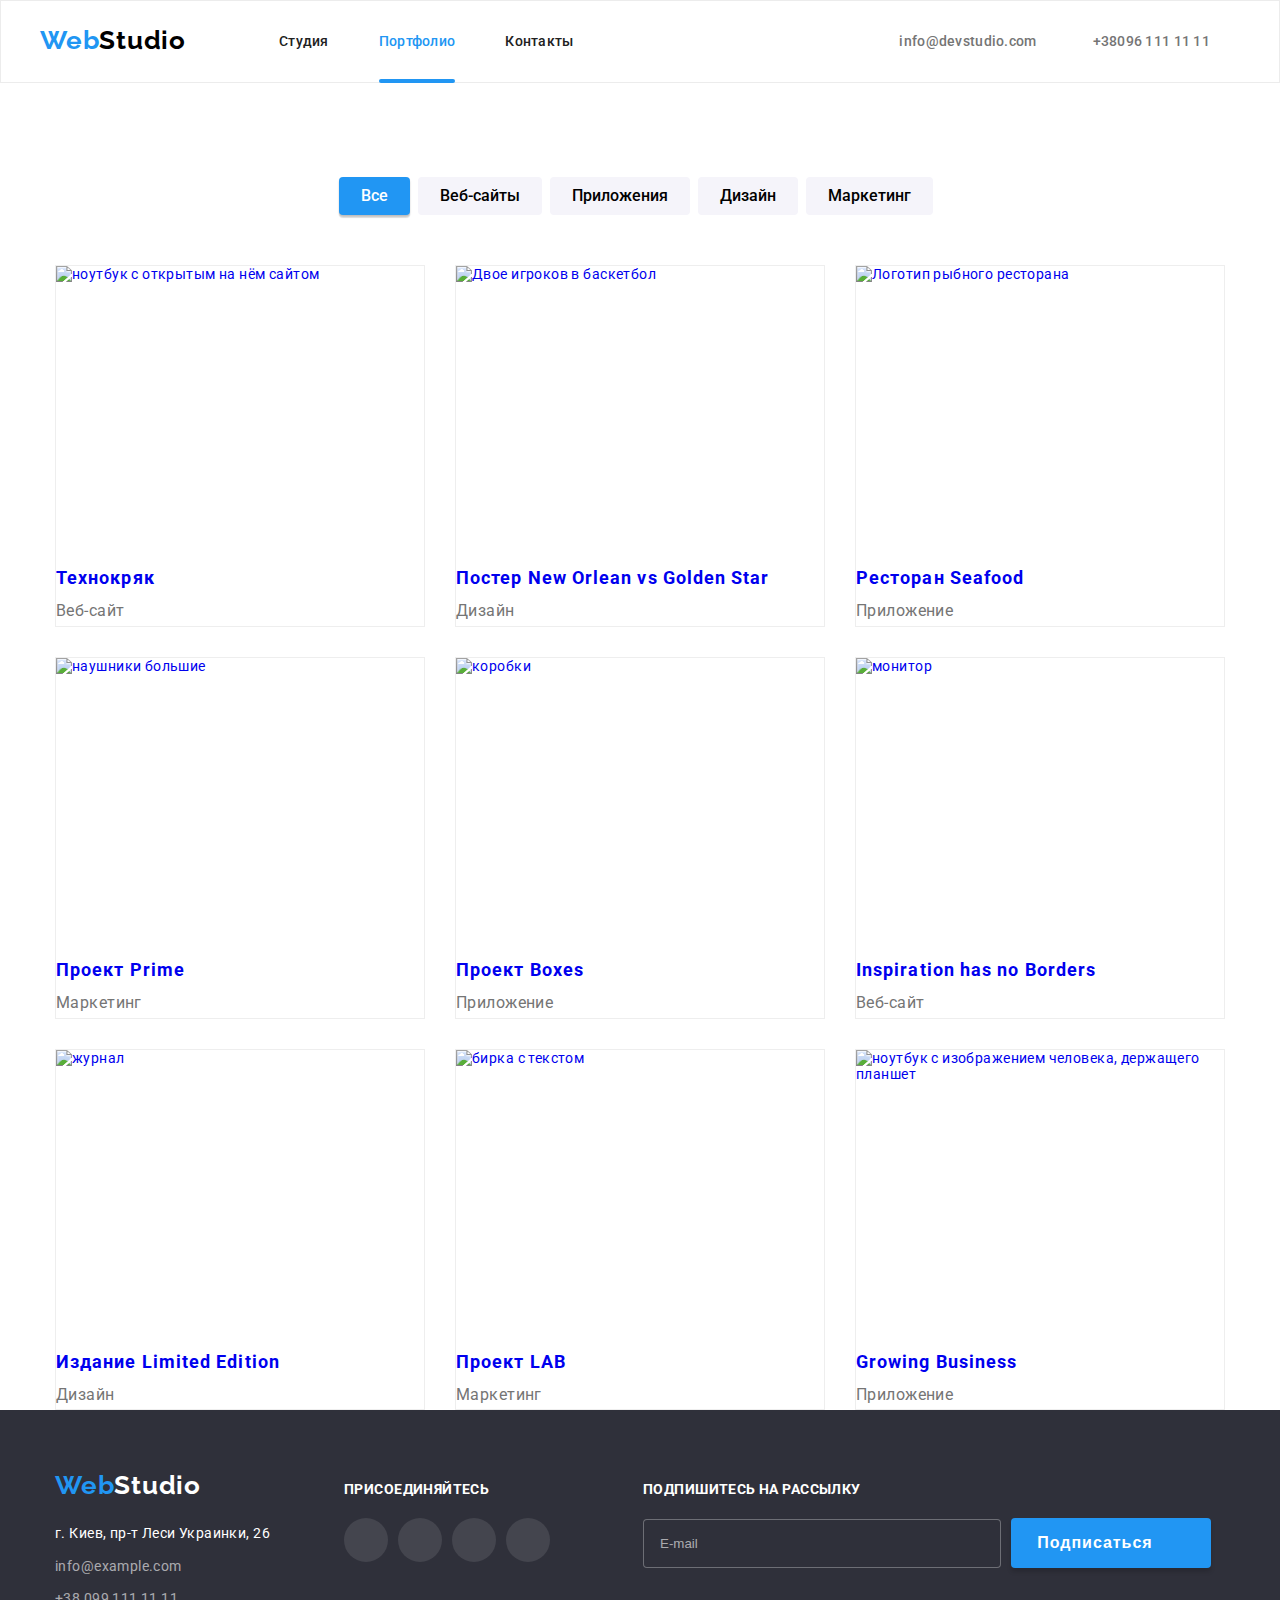
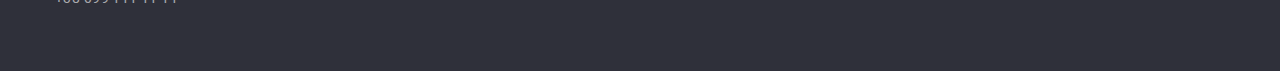
==== commit f3781ae6: "правки" ====
--- a/portfolio.html
+++ b/portfolio.html
@@ -21,25 +21,24 @@
             <nav class="header-element">
                 <!--Лого сайта-->
                 <a class="header-element logo" href="./">Web<span class="logotop">Studio</span></a>
-                <ul class="header-element navigation list">
+                <ul class="header-element navigation list header-element-navigation-list">
                     <!--Панель навигации-->
-                    <li class="header-element studio-link"><a class="header-element header-link"
-                            href="./">Студия</a></li>
-                    <li class="header-element portfolio-link current-page"><a class="header-element current header-link"
+                    <li class="header-element studio-link"><a class="header-element header-link" href="./">Студия</a></li>
+                    <li class="header-element portfolio-link current-page"><a class="header-element header-link current"
                             href="./portfolio.html">Портфолио</a></li>
                     <li class="header-element contacts-link"><a class="header-element header-link" href="./">Контакты</a>
                     </li>
                     <!--Нужна ссылка/переделать на кнопку-->
                 </ul>
             </nav>
-            <ul class="contacts list header-element">
+            <ul class="list header-element contacts-header-element">
                 <!--строка контактов-->
-                <li class="header-element header-mail"><a class="header-element header-link"
+                <li class="header-element header-mail"><a class="contacts-link header-element header-link"
                         href="mailto:info@devstudio.com"><svg class="header-contacts-icon">
                             <use href="./images/symbol-defs.svg#icon-envelope"></use>
                         </svg>info@devstudio.com</a></li>
-                <li class="header-element header-tel"><a class="header-element header-link" href="tel:+380961111111"><svg
-                            class="header-contacts-icon">
+                <li class="header-element header-tel"><a class="contacts-link header-element header-link"
+                        href="tel:+380961111111"><svg class="header-contacts-icon">
                             <use href="./images/symbol-defs.svg#icon-smartphone"></use>
                         </svg>+38096 111 11 11</a></li>
             </ul>
--- a/css/main.min.css
+++ b/css/main.min.css
@@ -1,2 +1,2 @@
-html{-webkit-box-sizing:border-box;box-sizing:border-box}*,*::before,*::after{-webkit-box-sizing:border-box;box-sizing:border-box;margin:0;padding:0}h1,h2,h3,h4,h5,h6{padding:0;margin:0}img{display:block;max-width:100%;height:auto}body{background-color:#fff;color:#212121;font-family:Roboto, sans-serif;font-size:14px;line-height:1.2;letter-spacing:0.03em;margin:0}.hidden{position:absolute;clip:rect(0 0 0 0);width:1px;height:1px;margin:1px}.list{list-style:none}a:hover,a:focus{color:#2196f3}.container{width:1200px;padding-left:15px;padding-right:15px;margin:auto}.button{color:#212121;background-color:#fff;border-radius:4px;border:0;cursor:pointer;-webkit-transition:background-color 250ms cubic-bezier(0.4, 0, 0.2, 1),color 250ms cubic-bezier(0.4, 0, 0.2, 1),-webkit-box-shadow 250ms cubic-bezier(0.4, 0, 0.2, 1);transition:background-color 250ms cubic-bezier(0.4, 0, 0.2, 1),color 250ms cubic-bezier(0.4, 0, 0.2, 1),-webkit-box-shadow 250ms cubic-bezier(0.4, 0, 0.2, 1);transition:background-color 250ms cubic-bezier(0.4, 0, 0.2, 1),color 250ms cubic-bezier(0.4, 0, 0.2, 1),box-shadow 250ms cubic-bezier(0.4, 0, 0.2, 1);transition:background-color 250ms cubic-bezier(0.4, 0, 0.2, 1),color 250ms cubic-bezier(0.4, 0, 0.2, 1),box-shadow 250ms cubic-bezier(0.4, 0, 0.2, 1),-webkit-box-shadow 250ms cubic-bezier(0.4, 0, 0.2, 1)}button[type='button']{font-family:inherit;font-weight:500;font-size:16px;line-height:1.62;text-align:center;border-radius:4px;border:0;-webkit-transition:background-color 250ms cubic-bezier(0.4, 0, 0.2, 1),color 250ms cubic-bezier(0.4, 0, 0.2, 1),-webkit-box-shadow 250ms cubic-bezier(0.4, 0, 0.2, 1);transition:background-color 250ms cubic-bezier(0.4, 0, 0.2, 1),color 250ms cubic-bezier(0.4, 0, 0.2, 1),-webkit-box-shadow 250ms cubic-bezier(0.4, 0, 0.2, 1);transition:background-color 250ms cubic-bezier(0.4, 0, 0.2, 1),color 250ms cubic-bezier(0.4, 0, 0.2, 1),box-shadow 250ms cubic-bezier(0.4, 0, 0.2, 1);transition:background-color 250ms cubic-bezier(0.4, 0, 0.2, 1),color 250ms cubic-bezier(0.4, 0, 0.2, 1),box-shadow 250ms cubic-bezier(0.4, 0, 0.2, 1),-webkit-box-shadow 250ms cubic-bezier(0.4, 0, 0.2, 1)}.button.primary{display:block;color:#fff;background-color:#2196f3;font-weight:bold;font-size:16px;line-height:1.87;letter-spacing:.06em;-webkit-box-shadow:0px 4px 4px rgba(0,0,0,0.15);box-shadow:0px 4px 4px rgba(0,0,0,0.15);padding:10px 32px;margin:30px auto}button.inactive{color:#212121;background-color:#f5f4fa}.main-title{font-weight:900;font-size:44px;line-height:1.36;text-align:center;letter-spacing:.06em;text-transform:uppercase;color:#fff;width:696px}.section-title{font-weight:bold;font-size:36px;line-height:1.17;text-align:center}footer{background-color:#2f303a;padding:60px 0}footer .container{display:-webkit-box;display:-ms-flexbox;display:flex;-webkit-box-align:baseline;-ms-flex-align:baseline;align-items:baseline}footer ul{margin-top:9px}footer a{color:rgba(255,255,255,0.6);text-decoration:none;-webkit-transition:color 250ms cubic-bezier(0.4, 0, 0.2, 1);transition:color 250ms cubic-bezier(0.4, 0, 0.2, 1)}footer address{letter-spacing:0.03em;font-weight:400;color:#fff;font-style:normal}.footer-contacts{line-height:1.71}.footer-contacts li+li{margin-top:9px}.footer-address{margin-top:20px;line-height:1.71}.footer-social{margin-left:74px}.footer-social-header{font-weight:bold;font-size:14px;text-transform:uppercase;color:#fff}.social-nets-logos{display:-webkit-box;display:-ms-flexbox;display:flex;margin-top:20px}.social-nets-logos li{margin-right:10px}.social-nets-logos .social-icon{width:44px;height:44px;border-radius:50%;background-color:rgba(255,255,255,0.1);-webkit-transition:background-color 250ms cubic-bezier(0.4, 0, 0.2, 1);transition:background-color 250ms cubic-bezier(0.4, 0, 0.2, 1)}.social-nets-logos .social-icon:hover,.social-nets-logos .social-icon:focus{background-color:#2196f3}.social-nets-logos li:last-child{margin-right:0}.footer-social .social-icon-item{width:20px;height:20px}.footer-social .social-icon{display:-webkit-inline-box;display:-ms-inline-flexbox;display:inline-flex;-webkit-box-pack:center;-ms-flex-pack:center;justify-content:center;-webkit-box-align:center;-ms-flex-align:center;align-items:center;fill:#fff}.footer-subscription{margin-left:93px}.footer-subscription input{top:-2px;width:358px;padding:16px 16px;margin:0;background-color:#2f303a;border-radius:4px;border:1px solid rgba(255,255,255,0.3);color:rgba(255,255,255,0.6)}.footer-subscription input::-webkit-input-placeholder{color:rgba(255,255,255,0.6)}.footer-subscription input:-ms-input-placeholder{color:rgba(255,255,255,0.6)}.footer-subscription input::-ms-input-placeholder{color:rgba(255,255,255,0.6)}.footer-subscription input::placeholder{color:rgba(255,255,255,0.6)}.subscription-form-text{display:block;font-weight:bold;font-size:14px;line-height:1.2;text-transform:uppercase;color:#fff;margin-bottom:20px}button[name='subscription']{position:relative;width:200px;height:50px;margin-left:7px;border-radius:4px;padding-right:33px;font-weight:bold;font-size:16px;line-height:1.87;-webkit-box-align:center;-ms-flex-align:center;align-items:center;text-align:center;letter-spacing:0.06em;color:#fff;background-color:#2196f3;border:0;cursor:pointer;-webkit-box-shadow:0px 4px 4px rgba(0,0,0,0.15);box-shadow:0px 4px 4px rgba(0,0,0,0.15)}.footer-send-icon{position:absolute;right:28px;top:13px;width:24px;height:24px;fill:#fff}.logobot{color:#fff}header{background-color:#fff;letter-spacing:0.02em;border:1px solid #ececec}header .logo{padding:24px 0 25px 0;margin:auto 0}header .header-element{display:-webkit-box;display:-ms-flexbox;display:flex;padding-left:0}nav{font-weight:500}nav .current{color:#2196f3}nav .current-page::after{position:absolute;bottom:-1px;border-radius:2px;content:'';display:block;width:100%;height:4px;background-color:#2196f3}.logo{text-decoration:none;color:#2196f3;font-family:Raleway, sans-serif;font-weight:bold;font-size:26px;line-height:1.2;letter-spacing:0.03em}.logotop{color:#000}.header-element.navigation.list{margin-left:93px}.header-element.navigation.list li{position:relative}.header-link{font-weight:500;color:#212121;text-decoration:none;padding-top:32px;padding-bottom:32px;-webkit-transition:color 250ms cubic-bezier(0.4, 0, 0.2, 1);transition:color 250ms cubic-bezier(0.4, 0, 0.2, 1)}.studio-link{margin:auto 0;margin-left:0}.portfolio-link{margin:auto 0;margin-left:50px}.contacts-link{margin:auto 0;margin-left:50px}.header-mail .header-link{margin-top:auto;margin-bottom:auto;fill:#757575;fill:currentColor}.header-tel .header-link{margin-left:30px;margin-top:auto;margin-bottom:auto;fill:#757575;fill:currentColor}.header-contacts-icon{display:block;height:16px;width:16px;margin:auto 10px;margin-left:0}.contacts-header-element{margin-left:auto;margin-right:15px}.contacts-link{color:#757575;text-decoration:none;-webkit-transition:color 250ms cubic-bezier(0.4, 0, 0.2, 1);transition:color 250ms cubic-bezier(0.4, 0, 0.2, 1)}.banner{background-color:#c4c4c4;background-image:-webkit-gradient(linear, left bottom, left top, from(rgba(47,48,58,0.4)), to(rgba(47,48,58,0.4))),url(../images/background-image.jpg);background-image:linear-gradient(0deg, rgba(47,48,58,0.4), rgba(47,48,58,0.4)),url(../images/background-image.jpg);background-repeat:no-repeat;background-position:center}.banner .container{width:696px}.banner-main-index-element{padding:186.5px 0;margin:0 auto}.advantages{padding-top:94px;padding-bottom:94px}.advantages p{margin-top:10px;color:#757575;line-height:1.71}.advantages-list{display:-webkit-box;display:-ms-flexbox;display:flex}.advantages-cutebox{width:270px;height:120px;border-radius:4px;background-color:#f5f4fa;display:-webkit-box;display:-ms-flexbox;display:flex;-webkit-box-pack:center;-ms-flex-pack:center;justify-content:center;-webkit-box-align:center;-ms-flex-align:center;align-items:center}.advantages-icon{height:70px;width:70px}.advantages-list-header{color:#212121;font-weight:bold;font-size:14px;line-height:16px;letter-spacing:0.03em;text-transform:uppercase;margin-top:30px}.advantages-list-item{margin-left:30px}.advantages-list-item:first-child{margin-left:0}.abought-work{padding-bottom:94px}.worklist-container{width:1200px;padding:0 15px;margin:0 auto}.work-list{display:-webkit-box;display:-ms-flexbox;display:flex;-ms-flex-wrap:wrap;flex-wrap:wrap;margin-top:50px}.work-list li{margin-left:30px;position:relative}.work-list li:first-child{margin-left:0}.work-list img{display:block;width:370px}.worklist-underscription-div{position:absolute;bottom:0;right:0;left:0;padding:27px 0;background-color:rgba(47,48,58,0.8)}.worklist-underscription{font-weight:bold;font-size:14px;text-align:center;letter-spacing:0.03em;text-transform:uppercase;color:#fff}.team{padding:94px 0 0 0;min-width:1200px;padding-bottom:94px;background-color:#f5f4fa}.team .list{display:-webkit-box;display:-ms-flexbox;display:flex;-webkit-box-pack:center;-ms-flex-pack:center;justify-content:center}.team li:first-child{margin-left:0}.team img{width:270px}.team .team-container{width:270px;padding:30px 32px;display:-webkit-box;display:-ms-flexbox;display:flex;-webkit-box-orient:vertical;-webkit-box-direction:normal;-ms-flex-direction:column;flex-direction:column}.team p{margin-top:10px;color:#757575;margin:0 auto}.team h3{margin:0 auto}.team-list{margin-top:50px;margin-left:auto;margin-right:auto}.team-list>li{margin-left:30px;background-color:#ffffff;width:270px}.advantages-list{margin-left:auto;margin-right:auto}.team-member{-webkit-box-shadow:0px 1px 3px rgba(0,0,0,0.12),0px 1px 1px rgba(0,0,0,0.14),0px 2px 1px rgba(0,0,0,0.2);box-shadow:0px 1px 3px rgba(0,0,0,0.12),0px 1px 1px rgba(0,0,0,0.14),0px 2px 1px rgba(0,0,0,0.2);border-radius:0 0 4px 4px;display:inline-block;width:270px}.team-social-container{margin-top:16px;display:-webkit-box;display:-ms-flexbox;display:flex}.team-social-container ul{display:-webkit-box;display:-ms-flexbox;display:flex}.team-social-container li{margin-left:10px}.team-social-item{width:44px;height:44px;border-radius:50%;background-color:#fff;color:#afb1b8;fill:currentColor;display:-webkit-box;display:-ms-flexbox;display:flex;-webkit-box-align:center;-ms-flex-align:center;align-items:center;-webkit-box-pack:center;-ms-flex-pack:center;justify-content:center;-webkit-transition:background-color 250ms cubic-bezier(0.4, 0, 0.2, 1),color 250ms cubic-bezier(0.4, 0, 0.2, 1);transition:background-color 250ms cubic-bezier(0.4, 0, 0.2, 1),color 250ms cubic-bezier(0.4, 0, 0.2, 1)}.team-social-item:hover{background-color:#2196f3;color:#fff}.team-social-item:focus{background-color:#2196f3;color:#fff}.team-social-icon{width:20px;height:20px}.our-clients .section-title{margin-top:94px}.client-list{margin-top:50px;margin-bottom:94px;display:-webkit-box;display:-ms-flexbox;display:flex}.client-list .clients-link{display:block;width:170px;height:90px;border:1px solid #afb1b8;border-radius:4px;fill:currentColor;display:-webkit-box;display:-ms-flexbox;display:flex;-webkit-box-pack:center;-ms-flex-pack:center;justify-content:center;-webkit-box-align:center;-ms-flex-align:center;align-items:center;-webkit-transition:color 250ms cubic-bezier(0.4, 0, 0.2, 1),border-color 250ms cubic-bezier(0.4, 0, 0.2, 1);transition:color 250ms cubic-bezier(0.4, 0, 0.2, 1),border-color 250ms cubic-bezier(0.4, 0, 0.2, 1)}.client-list .clients-link:visited{color:#afb1b8}.client-list .clients-link:hover,.client-list .clients-link:focus{color:#2196f3;border-color:#2196f3}.client-list li+li{margin-left:30px}.client-one .client-icon{width:44.27px;height:90px}.client-two .client-icon{width:40px;height:90px}.client-three .client-icon{width:41px;height:90px}.client-four .client-icon{width:79.66px;height:90px}.client-five .client-icon{width:59px;height:90px}.client-six .client-icon{width:88.48px;height:90px}.backdrop{position:fixed;top:0;left:0;width:100%;height:100%;opacity:1;visibility:visible;background-color:rgba(0,0,0,0.2);-webkit-transition:opacity 250ms cubic-bezier(0.4, 0, 0.2, 1);transition:opacity 250ms cubic-bezier(0.4, 0, 0.2, 1)}.backdrop.is-hidden{visibility:hidden;opacity:0;pointer-events:none}.modal{position:absolute;top:50%;left:50%;width:528px;height:581px;padding:40px;-webkit-box-shadow:0px 1px 3px rgba(0,0,0,0.12),0px 1px 1px rgba(0,0,0,0.14),0px 2px 1px rgba(0,0,0,0.2);box-shadow:0px 1px 3px rgba(0,0,0,0.12),0px 1px 1px rgba(0,0,0,0.14),0px 2px 1px rgba(0,0,0,0.2);border-radius:4px;background-color:#fff;-webkit-transform:translate(-50%, -50%);transform:translate(-50%, -50%);-webkit-transition:visibility 250ms cubic-bezier(0.4, 0, 0.2, 1),-webkit-transform 250ms cubic-bezier(0.4, 0, 0.2, 1);transition:visibility 250ms cubic-bezier(0.4, 0, 0.2, 1),-webkit-transform 250ms cubic-bezier(0.4, 0, 0.2, 1);transition:transform 250ms cubic-bezier(0.4, 0, 0.2, 1),visibility 250ms cubic-bezier(0.4, 0, 0.2, 1);transition:transform 250ms cubic-bezier(0.4, 0, 0.2, 1),visibility 250ms cubic-bezier(0.4, 0, 0.2, 1),-webkit-transform 250ms cubic-bezier(0.4, 0, 0.2, 1)}.modal .first-modal-header{margin-top:12px}.modal .header-label{position:absolute;bottom:44px;font-weight:normal;font-size:12px;line-height:14px;letter-spacing:0.01em;color:#757575}.modal input{padding:11px 42px;width:448px;border:1px solid rgba(33,33,33,0.2);border-radius:4px;-webkit-transition:border 250ms cubic-bezier(0.4, 0, 0.2, 1);transition:border 250ms cubic-bezier(0.4, 0, 0.2, 1)}.modal textarea{-webkit-transition:border 250ms cubic-bezier(0.4, 0, 0.2, 1);transition:border 250ms cubic-bezier(0.4, 0, 0.2, 1)}.modal textarea{width:448px;height:120px;padding:11px 16px;border-radius:4px;border:1px solid rgba(33,33,33,0.2);resize:none}.modal textarea:hover{border:1px solid #2196f3}.modal textarea:focus{border:1px solid #2196f3}.modal textarea::-webkit-input-placeholder{font-size:12px;line-height:14px;letter-spacing:0.01em;color:rgba(117,117,117,0.5)}.modal textarea:-ms-input-placeholder{font-size:12px;line-height:14px;letter-spacing:0.01em;color:rgba(117,117,117,0.5)}.modal textarea::-ms-input-placeholder{font-size:12px;line-height:14px;letter-spacing:0.01em;color:rgba(117,117,117,0.5)}.modal textarea::placeholder{font-size:12px;line-height:14px;letter-spacing:0.01em;color:rgba(117,117,117,0.5)}.modal input:focus{border:1px solid #2196f3}.modal input:hover{border:1px solid #2196f3}.modal a,.modal a:visited{color:#2196f3}.modal-close-button{position:absolute;top:8px;right:8px;display:block;width:30px;height:30px;border:1px solid rgba(0,0,0,0.1);border-radius:50%;background-color:#fff;cursor:pointer;fill:currentColor;-webkit-transition:color 250ms cubic-bezier(0.4, 0, 0.2, 1);transition:color 250ms cubic-bezier(0.4, 0, 0.2, 1)}.modal-close-button:hover,.modal-close-button:focus{color:#2196f3}.modal-close-button-cros{width:11px;height:11px;position:relative;top:1px}.modal-header{font-weight:bold;font-size:20px;line-height:1.15;text-align:center;color:#212121}.name-for-callback{margin-top:30px}.name-for-callback+.tel-for-callback{margin-top:28px}.comment-for-callback{margin-top:28px}.modal-container{position:relative;width:448px;height:40px;fill:#212121;fill:currentColor}.modal-container-comment{position:relative;width:448px;height:120px;fill:#212121;fill:currentColor}.tel-for-callback+.email-for-callback{margin-top:28px}.modal-person{position:absolute;left:15px;top:50%;-webkit-transform:translateY(-50%);transform:translateY(-50%);width:12px;height:12px;cursor:pointer;-webkit-transition:color 250ms cubic-bezier(0.4, 0, 0.2, 1);transition:color 250ms cubic-bezier(0.4, 0, 0.2, 1)}.modal-tel{position:absolute;left:15px;top:50%;-webkit-transform:translateY(-50%);transform:translateY(-50%);width:13px;height:13px;cursor:pointer;-webkit-transition:color 250ms cubic-bezier(0.4, 0, 0.2, 1);transition:color 250ms cubic-bezier(0.4, 0, 0.2, 1)}.modal-mail{position:absolute;left:15px;top:50%;-webkit-transform:translateY(-50%);transform:translateY(-50%);width:15px;height:12px;cursor:pointer;-webkit-transition:color 250ms cubic-bezier(0.4, 0, 0.2, 1);transition:color 250ms cubic-bezier(0.4, 0, 0.2, 1)}.modal-container:focus-within{color:#2196f3}.header-for-comment{position:absolute;top:-18px}.acceptence{position:relative}.terms-of-use-checkbox{position:relative;cursor:pointer}.terms-of-use{position:absolute;top:19px;margin-left:36px;width:400.18px;font-size:14px;line-height:1.71;color:#757575}.checkbox-visual::before{content:'';position:absolute;top:25px;left:13px;width:12px;height:12px;-webkit-box-shadow:0 0 0 0.13em #212121;box-shadow:0 0 0 0.13em #212121;border-radius:0.2px;background-color:#fff;-webkit-transition:background-color 250ms cubic-bezier(0.4, 0, 0.2, 1),-webkit-box-shadow 250ms cubic-bezier(0.4, 0, 0.2, 1);transition:background-color 250ms cubic-bezier(0.4, 0, 0.2, 1),-webkit-box-shadow 250ms cubic-bezier(0.4, 0, 0.2, 1);transition:background-color 250ms cubic-bezier(0.4, 0, 0.2, 1),box-shadow 250ms cubic-bezier(0.4, 0, 0.2, 1);transition:background-color 250ms cubic-bezier(0.4, 0, 0.2, 1),box-shadow 250ms cubic-bezier(0.4, 0, 0.2, 1),-webkit-box-shadow 250ms cubic-bezier(0.4, 0, 0.2, 1)}.terms-checkbox:checked+.checkbox-visual::before{background-color:#212121;background-image:url(../images/check.svg);background-position:center;background-repeat:no-repeat}.terms-checkbox:focus+.checkbox-visual::before,.terms-of-use-checkbox:hover .checkbox-visual::before{background-color:#fff;-webkit-box-shadow:0 0 0 0.13em #2196f3;box-shadow:0 0 0 0.13em #2196f3}.terms-checkbox:checked:focus+.checkbox-visual::before,.terms-of-use-checkbox:hover .terms-checkbox:checked+.checkbox-visual::before{background-color:#2196f3;-webkit-box-shadow:0 0 0 0.13em #2196f3;box-shadow:0 0 0 0.13em #2196f3;background-image:url(../images/check.svg);background-position:center;background-repeat:no-repeat}.modal-submit-btn{display:inline-block;padding:10px 55.5px;background:#2196f3;-webkit-box-shadow:0px 4px 4px rgba(0,0,0,0.15);box-shadow:0px 4px 4px rgba(0,0,0,0.15);border-radius:4px;border:none;font-weight:700;font-size:16px;line-height:1.87;letter-spacing:0.06em;color:#fff;position:absolute;bottom:40px;left:50%;-webkit-transform:translateX(-50%);transform:translateX(-50%);cursor:pointer}.filters{display:-webkit-box;display:-ms-flexbox;display:flex;-webkit-box-pack:center;-ms-flex-pack:center;justify-content:center;-ms-flex-preferred-size:calc(100% / 5 - 10px);flex-basis:calc(100% / 5 - 10px);margin-top:94px;margin-left:-8px}.filters li{margin-left:8px}.filters li:first-child{margin-left:0}.filters li+li{margin-left:8px}.checkbox-hide{position:absolute;width:1px;height:1px;overflow:hidden;clip:rect(0 0 0 0)}.works-filter{font-family:inherit;font-weight:500;font-size:16px;line-height:1.62;text-align:center;border-radius:4px;border:0;padding:10.5px 22px;cursor:pointer;background-color:#f5f4fa;-webkit-transition:background-color 250ms cubic-bezier(0.4, 0, 0.2, 1),color 250ms cubic-bezier(0.4, 0, 0.2, 1),-webkit-box-shadow 250ms cubic-bezier(0.4, 0, 0.2, 1);transition:background-color 250ms cubic-bezier(0.4, 0, 0.2, 1),color 250ms cubic-bezier(0.4, 0, 0.2, 1),-webkit-box-shadow 250ms cubic-bezier(0.4, 0, 0.2, 1);transition:background-color 250ms cubic-bezier(0.4, 0, 0.2, 1),color 250ms cubic-bezier(0.4, 0, 0.2, 1),box-shadow 250ms cubic-bezier(0.4, 0, 0.2, 1);transition:background-color 250ms cubic-bezier(0.4, 0, 0.2, 1),color 250ms cubic-bezier(0.4, 0, 0.2, 1),box-shadow 250ms cubic-bezier(0.4, 0, 0.2, 1),-webkit-box-shadow 250ms cubic-bezier(0.4, 0, 0.2, 1)}.works-filter:hover,.works-filter:focus{background-color:#2196f3;color:#fff;border-radius:4px;border:0 solid #ffffff;padding:10.5px 22px;-webkit-box-shadow:0px 3px 1px rgba(0,0,0,0.1),0px 1px 2px rgba(0,0,0,0.08),0px 2px 2px rgba(0,0,0,0.12);box-shadow:0px 3px 1px rgba(0,0,0,0.1),0px 1px 2px rgba(0,0,0,0.08),0px 2px 2px rgba(0,0,0,0.12)}.checkbox-portfolio:checked+.works-filter{background-color:#2196f3;color:#fff;-webkit-box-shadow:0px 3px 1px rgba(0,0,0,0.1),0px 1px 2px rgba(0,0,0,0.08),0px 2px 2px rgba(0,0,0,0.12);box-shadow:0px 3px 1px rgba(0,0,0,0.1),0px 1px 2px rgba(0,0,0,0.08),0px 2px 2px rgba(0,0,0,0.12)}.portfolio-main{padding-bottom:94px}.container .portfolio-innerheit{display:-webkit-box;display:-ms-flexbox;display:flex;-ms-flex-wrap:wrap;flex-wrap:wrap;margin-top:20px}.portfolio-item{margin-left:30px;margin-top:30px;-ms-flex-preferred-size:calc(100% / 3 - $standard-margin);flex-basis:calc(100% / 3 - $standard-margin);border:1px solid #eeeeee;width:370px}.portfolio-item:first-child{margin-left:0}.portfolio-item:nth-child(3n-2){margin-left:0}.portfolio-item .container{-webkit-box-orient:vertical;-webkit-box-direction:normal;-ms-flex-direction:column;flex-direction:column;padding:20px 24px;width:370px}.portfolio-item-link{display:block;width:100%;-webkit-transition:-webkit-box-shadow 250ms cubic-bezier(0.4, 0, 0.2, 1);transition:-webkit-box-shadow 250ms cubic-bezier(0.4, 0, 0.2, 1);transition:box-shadow 250ms cubic-bezier(0.4, 0, 0.2, 1);transition:box-shadow 250ms cubic-bezier(0.4, 0, 0.2, 1), -webkit-box-shadow 250ms cubic-bezier(0.4, 0, 0.2, 1)}.portfolio-item-link:hover,.portfolio-item-link:focus{-webkit-box-shadow:0px 1px 1px rgba(0,0,0,0.12),0px 4px 4px rgba(0,0,0,0.06),1px 4px 6px rgba(0,0,0,0.16);box-shadow:0px 1px 1px rgba(0,0,0,0.12),0px 4px 4px rgba(0,0,0,0.06),1px 4px 6px rgba(0,0,0,0.16)}.portfolio-innerheit h3{font-weight:bold;font-size:18px;line-height:2;letter-spacing:.06em}.portfolio-innerheit a:visited{text-decoration:none;color:#212121}.portfolio-innerheit p{color:#757575;font-size:16px;line-height:1.87}.portfolio-innerheit a{text-decoration:none}.portfolio-image{position:relative;widows:370px;height:294px;margin-left:0;margin-bottom:0;overflow:hidden}.portfolio-item-link:focus .portfolio-image-description,.portfolio-item-link:hover .portfolio-image-description{-webkit-transform:translateY(0);transform:translateY(0)}.portfolio-image-description{position:absolute;top:0;left:0;width:100%;height:100%;background-color:rgba(33,150,243,0.9);font-size:18px;line-height:1.56;letter-spacing:0.03em;color:#fff;-webkit-transform:translatey(101%);transform:translatey(101%);-webkit-transition:-webkit-transform 250ms cubic-bezier(0.4, 0, 0.2, 1);transition:-webkit-transform 250ms cubic-bezier(0.4, 0, 0.2, 1);transition:transform 250ms cubic-bezier(0.4, 0, 0.2, 1);transition:transform 250ms cubic-bezier(0.4, 0, 0.2, 1), -webkit-transform 250ms cubic-bezier(0.4, 0, 0.2, 1)}.portfolio-description-innerheit{position:absolute;top:50%;left:13%;-webkit-transform:translate(-7%, -50%);transform:translate(-7%, -50%)}
+html{-webkit-box-sizing:border-box;box-sizing:border-box}*,*::before,*::after{-webkit-box-sizing:border-box;box-sizing:border-box;margin:0;padding:0}h1,h2,h3,h4,h5,h6{padding:0;margin:0}img{display:block;max-width:100%;height:auto}body{background-color:#fff;color:#212121;font-family:Roboto, sans-serif;font-size:14px;line-height:1.2;letter-spacing:0.03em;margin:0}.hidden{position:absolute;clip:rect(0 0 0 0);width:1px;height:1px;margin:1px}.list{list-style:none}a:hover,a:focus{color:#2196f3}.container{width:1200px;padding-left:15px;padding-right:15px;margin:auto}.button{color:#212121;background-color:#fff;border-radius:4px;border:0;cursor:pointer;-webkit-transition:background-color 250ms cubic-bezier(0.4, 0, 0.2, 1),color 250ms cubic-bezier(0.4, 0, 0.2, 1),-webkit-box-shadow 250ms cubic-bezier(0.4, 0, 0.2, 1);transition:background-color 250ms cubic-bezier(0.4, 0, 0.2, 1),color 250ms cubic-bezier(0.4, 0, 0.2, 1),-webkit-box-shadow 250ms cubic-bezier(0.4, 0, 0.2, 1);transition:background-color 250ms cubic-bezier(0.4, 0, 0.2, 1),color 250ms cubic-bezier(0.4, 0, 0.2, 1),box-shadow 250ms cubic-bezier(0.4, 0, 0.2, 1);transition:background-color 250ms cubic-bezier(0.4, 0, 0.2, 1),color 250ms cubic-bezier(0.4, 0, 0.2, 1),box-shadow 250ms cubic-bezier(0.4, 0, 0.2, 1),-webkit-box-shadow 250ms cubic-bezier(0.4, 0, 0.2, 1)}button[type='button']{font-family:inherit;font-weight:500;font-size:16px;line-height:1.62;text-align:center;border-radius:4px;border:0;-webkit-transition:background-color 250ms cubic-bezier(0.4, 0, 0.2, 1),color 250ms cubic-bezier(0.4, 0, 0.2, 1),-webkit-box-shadow 250ms cubic-bezier(0.4, 0, 0.2, 1);transition:background-color 250ms cubic-bezier(0.4, 0, 0.2, 1),color 250ms cubic-bezier(0.4, 0, 0.2, 1),-webkit-box-shadow 250ms cubic-bezier(0.4, 0, 0.2, 1);transition:background-color 250ms cubic-bezier(0.4, 0, 0.2, 1),color 250ms cubic-bezier(0.4, 0, 0.2, 1),box-shadow 250ms cubic-bezier(0.4, 0, 0.2, 1);transition:background-color 250ms cubic-bezier(0.4, 0, 0.2, 1),color 250ms cubic-bezier(0.4, 0, 0.2, 1),box-shadow 250ms cubic-bezier(0.4, 0, 0.2, 1),-webkit-box-shadow 250ms cubic-bezier(0.4, 0, 0.2, 1)}.button.primary{display:block;color:#fff;background-color:#2196f3;font-weight:bold;font-size:16px;line-height:1.87;letter-spacing:.06em;-webkit-box-shadow:0px 4px 4px rgba(0,0,0,0.15);box-shadow:0px 4px 4px rgba(0,0,0,0.15);padding:10px 32px;margin:30px auto}button.inactive{color:#212121;background-color:#f5f4fa}.main-title{font-weight:900;font-size:44px;line-height:1.36;text-align:center;letter-spacing:.06em;text-transform:uppercase;color:#fff;width:696px}.section-title{font-weight:bold;font-size:36px;line-height:1.17;text-align:center}footer{background-color:#2f303a;padding:60px 0}footer .container{display:-webkit-box;display:-ms-flexbox;display:flex;-webkit-box-align:baseline;-ms-flex-align:baseline;align-items:baseline}footer ul{margin-top:9px}footer a{color:rgba(255,255,255,0.6);text-decoration:none;-webkit-transition:color 250ms cubic-bezier(0.4, 0, 0.2, 1);transition:color 250ms cubic-bezier(0.4, 0, 0.2, 1)}footer address{letter-spacing:0.03em;font-weight:400;color:#fff;font-style:normal}.footer-contacts{line-height:1.71}.footer-contacts li+li{margin-top:9px}.footer-address{margin-top:20px;line-height:1.71}.footer-social{margin-left:74px}.footer-social-header{font-weight:bold;font-size:14px;text-transform:uppercase;color:#fff}.social-nets-logos{display:-webkit-box;display:-ms-flexbox;display:flex;margin-top:20px}.social-nets-logos li{margin-right:10px}.social-nets-logos .social-icon{width:44px;height:44px;border-radius:50%;background-color:rgba(255,255,255,0.1);-webkit-transition:background-color 250ms cubic-bezier(0.4, 0, 0.2, 1);transition:background-color 250ms cubic-bezier(0.4, 0, 0.2, 1)}.social-nets-logos .social-icon:hover,.social-nets-logos .social-icon:focus{background-color:#2196f3}.social-nets-logos li:last-child{margin-right:0}.footer-social .social-icon-item{width:20px;height:20px}.footer-social .social-icon{display:-webkit-inline-box;display:-ms-inline-flexbox;display:inline-flex;-webkit-box-pack:center;-ms-flex-pack:center;justify-content:center;-webkit-box-align:center;-ms-flex-align:center;align-items:center;fill:#fff}.footer-subscription{margin-left:93px}.footer-subscription input{top:-2px;width:358px;padding:16px 16px;margin:0;background-color:#2f303a;border-radius:4px;border:1px solid rgba(255,255,255,0.3);color:rgba(255,255,255,0.6)}.footer-subscription input::-webkit-input-placeholder{color:rgba(255,255,255,0.6)}.footer-subscription input:-ms-input-placeholder{color:rgba(255,255,255,0.6)}.footer-subscription input::-ms-input-placeholder{color:rgba(255,255,255,0.6)}.footer-subscription input::placeholder{color:rgba(255,255,255,0.6)}.subscription-form-text{display:block;font-weight:bold;font-size:14px;line-height:1.2;text-transform:uppercase;color:#fff;margin-bottom:20px}button[name='subscription']{position:relative;width:200px;height:50px;margin-left:7px;border-radius:4px;padding-right:33px;font-weight:bold;font-size:16px;line-height:1.87;-webkit-box-align:center;-ms-flex-align:center;align-items:center;text-align:center;letter-spacing:0.06em;color:#fff;background-color:#2196f3;border:0;cursor:pointer;-webkit-box-shadow:0px 4px 4px rgba(0,0,0,0.15);box-shadow:0px 4px 4px rgba(0,0,0,0.15)}.footer-send-icon{position:absolute;right:28px;top:13px;width:24px;height:24px;fill:#fff}.logobot{color:#fff}header{background-color:#fff;letter-spacing:0.02em;border:1px solid #ececec}header .logo{padding:24px 0 25px 0;margin:auto 0}header .header-element{display:-webkit-box;display:-ms-flexbox;display:flex;padding-left:0}nav{font-weight:500}nav .current{color:#2196f3}nav .current-page::after{position:absolute;bottom:-1px;border-radius:2px;content:'';display:block;width:100%;height:4px;background-color:#2196f3}.logo{text-decoration:none;color:#2196f3;font-family:Raleway, sans-serif;font-weight:bold;font-size:26px;line-height:1.2;letter-spacing:0.03em}.logotop{color:#000}.header-element.navigation.list{margin-left:93px}.header-element.navigation.list li{position:relative}.header-link{font-weight:500;color:#212121;text-decoration:none;padding-top:32px;padding-bottom:32px;-webkit-transition:color 250ms cubic-bezier(0.4, 0, 0.2, 1);transition:color 250ms cubic-bezier(0.4, 0, 0.2, 1)}.studio-link{margin:auto 0;margin-left:0}.portfolio-link{margin:auto 0;margin-left:50px}.contacts-link{margin:auto 0;margin-left:50px}.header-mail .header-link{margin-top:auto;margin-bottom:auto;fill:#757575;fill:currentColor}.header-tel .header-link{margin-left:30px;margin-top:auto;margin-bottom:auto;fill:#757575;fill:currentColor}.header-contacts-icon{display:block;height:16px;width:16px;margin:auto 10px;margin-left:0}.contacts-header-element{margin-left:auto;margin-right:15px}.contacts-link{color:#757575;text-decoration:none;-webkit-transition:color 250ms cubic-bezier(0.4, 0, 0.2, 1);transition:color 250ms cubic-bezier(0.4, 0, 0.2, 1)}.banner{background-color:#c4c4c4;background-image:-webkit-gradient(linear, left bottom, left top, from(rgba(47,48,58,0.4)), to(rgba(47,48,58,0.4))),url(../images/background-image.jpg);background-image:linear-gradient(0deg, rgba(47,48,58,0.4), rgba(47,48,58,0.4)),url(../images/background-image.jpg);background-repeat:no-repeat;background-position:center}.banner .container{width:696px}.banner-main-index-element{padding:186.5px 0;margin:0 auto}.advantages{padding-top:94px;padding-bottom:94px}.advantages p{margin-top:10px;color:#757575;line-height:1.71}.advantages-list{display:-webkit-box;display:-ms-flexbox;display:flex}.advantages-cutebox{width:270px;height:120px;border-radius:4px;background-color:#f5f4fa;display:-webkit-box;display:-ms-flexbox;display:flex;-webkit-box-pack:center;-ms-flex-pack:center;justify-content:center;-webkit-box-align:center;-ms-flex-align:center;align-items:center}.advantages-icon{height:70px;width:70px}.advantages-list-header{color:#212121;font-weight:bold;font-size:14px;line-height:16px;letter-spacing:0.03em;text-transform:uppercase;margin-top:30px}.advantages-list-item{margin-left:30px}.advantages-list-item:first-child{margin-left:0}.abought-work{padding-bottom:94px}.worklist-container{width:1200px;padding:0 15px;margin:0 auto}.work-list{display:-webkit-box;display:-ms-flexbox;display:flex;-ms-flex-wrap:wrap;flex-wrap:wrap;margin-top:50px}.work-list li{margin-left:30px;position:relative}.work-list li:first-child{margin-left:0}.work-list img{display:block;width:370px}.worklist-underscription-div{position:absolute;bottom:0;right:0;left:0;padding:27px 0;background-color:rgba(47,48,58,0.8)}.worklist-underscription{font-weight:bold;font-size:14px;text-align:center;letter-spacing:0.03em;text-transform:uppercase;color:#fff}.team{padding:94px 0 0 0;min-width:1200px;padding-bottom:94px;background-color:#f5f4fa}.team .list{display:-webkit-box;display:-ms-flexbox;display:flex;-webkit-box-pack:center;-ms-flex-pack:center;justify-content:center}.team li:first-child{margin-left:0}.team img{width:270px}.team .team-container{width:270px;padding:30px 32px;display:-webkit-box;display:-ms-flexbox;display:flex;-webkit-box-orient:vertical;-webkit-box-direction:normal;-ms-flex-direction:column;flex-direction:column}.team p{margin-top:10px;color:#757575;margin:0 auto}.team h3{margin:0 auto}.team-list{margin-top:50px;margin-left:auto;margin-right:auto}.team-list>li{margin-left:30px;background-color:#ffffff;width:270px}.advantages-list{margin-left:auto;margin-right:auto}.team-member{-webkit-box-shadow:0px 1px 3px rgba(0,0,0,0.12),0px 1px 1px rgba(0,0,0,0.14),0px 2px 1px rgba(0,0,0,0.2);box-shadow:0px 1px 3px rgba(0,0,0,0.12),0px 1px 1px rgba(0,0,0,0.14),0px 2px 1px rgba(0,0,0,0.2);border-radius:0 0 4px 4px;display:inline-block;width:270px}.team-social-container{margin-top:16px;display:-webkit-box;display:-ms-flexbox;display:flex}.team-social-container ul{display:-webkit-box;display:-ms-flexbox;display:flex}.team-social-container li{margin-left:10px}.team-social-item{width:44px;height:44px;border-radius:50%;background-color:#fff;color:#afb1b8;fill:currentColor;display:-webkit-box;display:-ms-flexbox;display:flex;-webkit-box-align:center;-ms-flex-align:center;align-items:center;-webkit-box-pack:center;-ms-flex-pack:center;justify-content:center;-webkit-transition:background-color 250ms cubic-bezier(0.4, 0, 0.2, 1),color 250ms cubic-bezier(0.4, 0, 0.2, 1);transition:background-color 250ms cubic-bezier(0.4, 0, 0.2, 1),color 250ms cubic-bezier(0.4, 0, 0.2, 1)}.team-social-item:hover{background-color:#2196f3;color:#fff}.team-social-item:focus{background-color:#2196f3;color:#fff}.team-social-icon{width:20px;height:20px}.our-clients .section-title{margin-top:94px}.client-list{margin-top:50px;margin-bottom:94px;display:-webkit-box;display:-ms-flexbox;display:flex}.client-list .clients-link{display:block;width:170px;height:90px;border:1px solid #afb1b8;border-radius:4px;fill:currentColor;display:-webkit-box;display:-ms-flexbox;display:flex;-webkit-box-pack:center;-ms-flex-pack:center;justify-content:center;-webkit-box-align:center;-ms-flex-align:center;align-items:center;-webkit-transition:color 250ms cubic-bezier(0.4, 0, 0.2, 1),border-color 250ms cubic-bezier(0.4, 0, 0.2, 1);transition:color 250ms cubic-bezier(0.4, 0, 0.2, 1),border-color 250ms cubic-bezier(0.4, 0, 0.2, 1)}.client-list .clients-link:visited{color:#afb1b8}.client-list .clients-link:hover,.client-list .clients-link:focus{color:#2196f3;border-color:#2196f3}.client-list li+li{margin-left:30px}.client-one .client-icon{width:44.27px;height:90px}.client-two .client-icon{width:40px;height:90px}.client-three .client-icon{width:41px;height:90px}.client-four .client-icon{width:79.66px;height:90px}.client-five .client-icon{width:59px;height:90px}.client-six .client-icon{width:88.48px;height:90px}.backdrop{position:fixed;top:0;left:0;width:100%;height:100%;opacity:1;visibility:visible;background-color:rgba(0,0,0,0.2);-webkit-transition:opacity 250ms cubic-bezier(0.4, 0, 0.2, 1);transition:opacity 250ms cubic-bezier(0.4, 0, 0.2, 1)}.backdrop.is-hidden{visibility:hidden;opacity:0;pointer-events:none}.modal{position:absolute;top:50%;left:50%;width:528px;height:581px;padding:40px;-webkit-box-shadow:0px 1px 3px rgba(0,0,0,0.12),0px 1px 1px rgba(0,0,0,0.14),0px 2px 1px rgba(0,0,0,0.2);box-shadow:0px 1px 3px rgba(0,0,0,0.12),0px 1px 1px rgba(0,0,0,0.14),0px 2px 1px rgba(0,0,0,0.2);border-radius:4px;background-color:#fff;-webkit-transform:translate(-50%, -50%);transform:translate(-50%, -50%);-webkit-transition:visibility 250ms cubic-bezier(0.4, 0, 0.2, 1),-webkit-transform 250ms cubic-bezier(0.4, 0, 0.2, 1);transition:visibility 250ms cubic-bezier(0.4, 0, 0.2, 1),-webkit-transform 250ms cubic-bezier(0.4, 0, 0.2, 1);transition:transform 250ms cubic-bezier(0.4, 0, 0.2, 1),visibility 250ms cubic-bezier(0.4, 0, 0.2, 1);transition:transform 250ms cubic-bezier(0.4, 0, 0.2, 1),visibility 250ms cubic-bezier(0.4, 0, 0.2, 1),-webkit-transform 250ms cubic-bezier(0.4, 0, 0.2, 1)}.modal .first-modal-header{margin-top:12px}.modal .header-label{position:absolute;bottom:44px;font-weight:normal;font-size:12px;line-height:14px;letter-spacing:0.01em;color:#757575}.modal input{padding:11px 42px;width:448px;border:1px solid rgba(33,33,33,0.2);border-radius:4px;-webkit-transition:border 250ms cubic-bezier(0.4, 0, 0.2, 1);transition:border 250ms cubic-bezier(0.4, 0, 0.2, 1)}.modal textarea{-webkit-transition:border 250ms cubic-bezier(0.4, 0, 0.2, 1);transition:border 250ms cubic-bezier(0.4, 0, 0.2, 1)}.modal textarea{width:448px;height:120px;padding:11px 16px;border-radius:4px;border:1px solid rgba(33,33,33,0.2);resize:none}.modal textarea:hover{border:1px solid #2196f3}.modal textarea:focus{border:1px solid #2196f3}.modal textarea::-webkit-input-placeholder{font-size:12px;line-height:14px;letter-spacing:0.01em;color:rgba(117,117,117,0.5)}.modal textarea:-ms-input-placeholder{font-size:12px;line-height:14px;letter-spacing:0.01em;color:rgba(117,117,117,0.5)}.modal textarea::-ms-input-placeholder{font-size:12px;line-height:14px;letter-spacing:0.01em;color:rgba(117,117,117,0.5)}.modal textarea::placeholder{font-size:12px;line-height:14px;letter-spacing:0.01em;color:rgba(117,117,117,0.5)}.modal input:focus{border:1px solid #2196f3}.modal input:hover{border:1px solid #2196f3}.modal a,.modal a:visited{color:#2196f3}.modal-close-button{position:absolute;top:8px;right:8px;display:block;width:30px;height:30px;border:1px solid rgba(0,0,0,0.1);border-radius:50%;background-color:#fff;cursor:pointer;fill:currentColor;-webkit-transition:color 250ms cubic-bezier(0.4, 0, 0.2, 1);transition:color 250ms cubic-bezier(0.4, 0, 0.2, 1)}.modal-close-button:hover,.modal-close-button:focus{color:#2196f3}.modal-close-button-cros{width:11px;height:11px;position:relative;top:1px}.modal-header{font-weight:bold;font-size:20px;line-height:1.15;text-align:center;color:#212121}.name-for-callback{margin-top:30px}.name-for-callback+.tel-for-callback{margin-top:28px}.comment-for-callback{margin-top:28px}.modal-container{position:relative;width:448px;height:40px;fill:#212121;fill:currentColor}.modal-container-comment{position:relative;width:448px;height:120px;fill:#212121;fill:currentColor}.tel-for-callback+.email-for-callback{margin-top:28px}.modal-person{position:absolute;left:15px;top:50%;-webkit-transform:translateY(-50%);transform:translateY(-50%);width:12px;height:12px;cursor:pointer;-webkit-transition:color 250ms cubic-bezier(0.4, 0, 0.2, 1);transition:color 250ms cubic-bezier(0.4, 0, 0.2, 1)}.modal-tel{position:absolute;left:15px;top:50%;-webkit-transform:translateY(-50%);transform:translateY(-50%);width:13px;height:13px;cursor:pointer;-webkit-transition:color 250ms cubic-bezier(0.4, 0, 0.2, 1);transition:color 250ms cubic-bezier(0.4, 0, 0.2, 1)}.modal-mail{position:absolute;left:15px;top:50%;-webkit-transform:translateY(-50%);transform:translateY(-50%);width:15px;height:12px;cursor:pointer;-webkit-transition:color 250ms cubic-bezier(0.4, 0, 0.2, 1);transition:color 250ms cubic-bezier(0.4, 0, 0.2, 1)}.modal-container:focus-within{color:#2196f3}.header-for-comment{position:absolute;top:-18px}.acceptence{position:relative}.terms-of-use-checkbox{position:relative;cursor:pointer}.terms-of-use{position:absolute;top:19px;margin-left:36px;width:400.18px;font-size:14px;line-height:1.71;color:#757575}.checkbox-visual::before{content:'';position:absolute;top:25px;left:13px;width:12px;height:12px;-webkit-box-shadow:0 0 0 0.13em #212121;box-shadow:0 0 0 0.13em #212121;border-radius:0.2px;background-color:#fff;-webkit-transition:background-color 250ms cubic-bezier(0.4, 0, 0.2, 1),-webkit-box-shadow 250ms cubic-bezier(0.4, 0, 0.2, 1);transition:background-color 250ms cubic-bezier(0.4, 0, 0.2, 1),-webkit-box-shadow 250ms cubic-bezier(0.4, 0, 0.2, 1);transition:background-color 250ms cubic-bezier(0.4, 0, 0.2, 1),box-shadow 250ms cubic-bezier(0.4, 0, 0.2, 1);transition:background-color 250ms cubic-bezier(0.4, 0, 0.2, 1),box-shadow 250ms cubic-bezier(0.4, 0, 0.2, 1),-webkit-box-shadow 250ms cubic-bezier(0.4, 0, 0.2, 1)}.terms-checkbox:checked+.checkbox-visual::before{background-color:#212121;background-image:url(../images/check.svg);background-position:center;background-repeat:no-repeat}.terms-checkbox:focus+.checkbox-visual::before,.terms-of-use-checkbox:hover .checkbox-visual::before{background-color:#fff;-webkit-box-shadow:0 0 0 0.13em #2196f3;box-shadow:0 0 0 0.13em #2196f3}.terms-checkbox:checked:focus+.checkbox-visual::before,.terms-of-use-checkbox:hover .terms-checkbox:checked+.checkbox-visual::before{background-color:#2196f3;-webkit-box-shadow:0 0 0 0.13em #2196f3;box-shadow:0 0 0 0.13em #2196f3;background-image:url(../images/check.svg);background-position:center;background-repeat:no-repeat}.modal-submit-btn{display:inline-block;padding:10px 55.5px;background:#2196f3;-webkit-box-shadow:0px 4px 4px rgba(0,0,0,0.15);box-shadow:0px 4px 4px rgba(0,0,0,0.15);border-radius:4px;border:none;font-weight:700;font-size:16px;line-height:1.87;letter-spacing:0.06em;color:#fff;position:absolute;bottom:40px;left:50%;-webkit-transform:translateX(-50%);transform:translateX(-50%);cursor:pointer}.filters{display:-webkit-box;display:-ms-flexbox;display:flex;-webkit-box-pack:center;-ms-flex-pack:center;justify-content:center;-ms-flex-preferred-size:calc(100% / 5 - 10px);flex-basis:calc(100% / 5 - 10px);margin-top:94px;margin-left:-8px}.filters li{margin-left:8px}.filters li:first-child{margin-left:0}.filters li+li{margin-left:8px}.checkbox-hide{position:absolute;width:1px;height:1px;overflow:hidden;clip:rect(0 0 0 0)}.checkbox-portfolio:checked+.works-filter{background-color:#2196f3;color:#fff;-webkit-box-shadow:0px 3px 1px rgba(0,0,0,0.1),0px 1px 2px rgba(0,0,0,0.08),0px 2px 2px rgba(0,0,0,0.12);box-shadow:0px 3px 1px rgba(0,0,0,0.1),0px 1px 2px rgba(0,0,0,0.08),0px 2px 2px rgba(0,0,0,0.12)}.works-filter{font-family:inherit;font-weight:500;font-size:16px;line-height:1.62;text-align:center;border-radius:4px;border:0;padding:6px 22px;cursor:pointer;background-color:#f5f4fa;-webkit-transition:background-color 250ms cubic-bezier(0.4, 0, 0.2, 1),color 250ms cubic-bezier(0.4, 0, 0.2, 1),-webkit-box-shadow 250ms cubic-bezier(0.4, 0, 0.2, 1);transition:background-color 250ms cubic-bezier(0.4, 0, 0.2, 1),color 250ms cubic-bezier(0.4, 0, 0.2, 1),-webkit-box-shadow 250ms cubic-bezier(0.4, 0, 0.2, 1);transition:background-color 250ms cubic-bezier(0.4, 0, 0.2, 1),color 250ms cubic-bezier(0.4, 0, 0.2, 1),box-shadow 250ms cubic-bezier(0.4, 0, 0.2, 1);transition:background-color 250ms cubic-bezier(0.4, 0, 0.2, 1),color 250ms cubic-bezier(0.4, 0, 0.2, 1),box-shadow 250ms cubic-bezier(0.4, 0, 0.2, 1),-webkit-box-shadow 250ms cubic-bezier(0.4, 0, 0.2, 1)}.works-filter:hover,.works-filter:focus{background-color:#2196f3;color:#fff;border-radius:4px;border:0 solid #ffffff;padding:6px 22px;-webkit-box-shadow:0px 3px 1px rgba(0,0,0,0.1),0px 1px 2px rgba(0,0,0,0.08),0px 2px 2px rgba(0,0,0,0.12);box-shadow:0px 3px 1px rgba(0,0,0,0.1),0px 1px 2px rgba(0,0,0,0.08),0px 2px 2px rgba(0,0,0,0.12)}.works-filter.checked{background-color:#2196f3;color:#fff;-webkit-box-shadow:0px 3px 1px rgba(0,0,0,0.1),0px 1px 2px rgba(0,0,0,0.08),0px 2px 2px rgba(0,0,0,0.12);box-shadow:0px 3px 1px rgba(0,0,0,0.1),0px 1px 2px rgba(0,0,0,0.08),0px 2px 2px rgba(0,0,0,0.12)}.portfolio-main{padding-bottom:94px}.container .portfolio-innerheit{display:-webkit-box;display:-ms-flexbox;display:flex;-ms-flex-wrap:wrap;flex-wrap:wrap;margin-top:20px}.portfolio-item{margin-left:30px;margin-top:30px;-ms-flex-preferred-size:calc(100% / 3 - $standard-margin);flex-basis:calc(100% / 3 - $standard-margin);border:1px solid #eeeeee;width:370px}.portfolio-item:first-child{margin-left:0}.portfolio-item:nth-child(3n-2){margin-left:0}.portfolio-item .container{-webkit-box-orient:vertical;-webkit-box-direction:normal;-ms-flex-direction:column;flex-direction:column;padding:20px 24px;width:370px}.portfolio-item-link{display:block;width:100%;-webkit-transition:-webkit-box-shadow 250ms cubic-bezier(0.4, 0, 0.2, 1);transition:-webkit-box-shadow 250ms cubic-bezier(0.4, 0, 0.2, 1);transition:box-shadow 250ms cubic-bezier(0.4, 0, 0.2, 1);transition:box-shadow 250ms cubic-bezier(0.4, 0, 0.2, 1), -webkit-box-shadow 250ms cubic-bezier(0.4, 0, 0.2, 1)}.portfolio-item-link:hover,.portfolio-item-link:focus{-webkit-box-shadow:0px 1px 1px rgba(0,0,0,0.12),0px 4px 4px rgba(0,0,0,0.06),1px 4px 6px rgba(0,0,0,0.16);box-shadow:0px 1px 1px rgba(0,0,0,0.12),0px 4px 4px rgba(0,0,0,0.06),1px 4px 6px rgba(0,0,0,0.16)}.portfolio-innerheit h3{font-weight:bold;font-size:18px;line-height:2;letter-spacing:.06em}.portfolio-innerheit a:visited{text-decoration:none;color:#212121}.portfolio-innerheit p{color:#757575;font-size:16px;line-height:1.87}.portfolio-innerheit a{text-decoration:none}.portfolio-image{position:relative;widows:370px;height:294px;margin-left:0;margin-bottom:0;overflow:hidden}.portfolio-item-link:focus .portfolio-image-description,.portfolio-item-link:hover .portfolio-image-description{-webkit-transform:translateY(0);transform:translateY(0)}.portfolio-image-description{position:absolute;top:0;left:0;width:100%;height:100%;background-color:rgba(33,150,243,0.9);font-size:18px;line-height:1.56;letter-spacing:0.03em;color:#fff;-webkit-transform:translatey(101%);transform:translatey(101%);-webkit-transition:-webkit-transform 250ms cubic-bezier(0.4, 0, 0.2, 1);transition:-webkit-transform 250ms cubic-bezier(0.4, 0, 0.2, 1);transition:transform 250ms cubic-bezier(0.4, 0, 0.2, 1);transition:transform 250ms cubic-bezier(0.4, 0, 0.2, 1), -webkit-transform 250ms cubic-bezier(0.4, 0, 0.2, 1)}.portfolio-description-innerheit{position:absolute;top:50%;left:13%;-webkit-transform:translate(-7%, -50%);transform:translate(-7%, -50%)}
 /*# sourceMappingURL=main.min.css.map */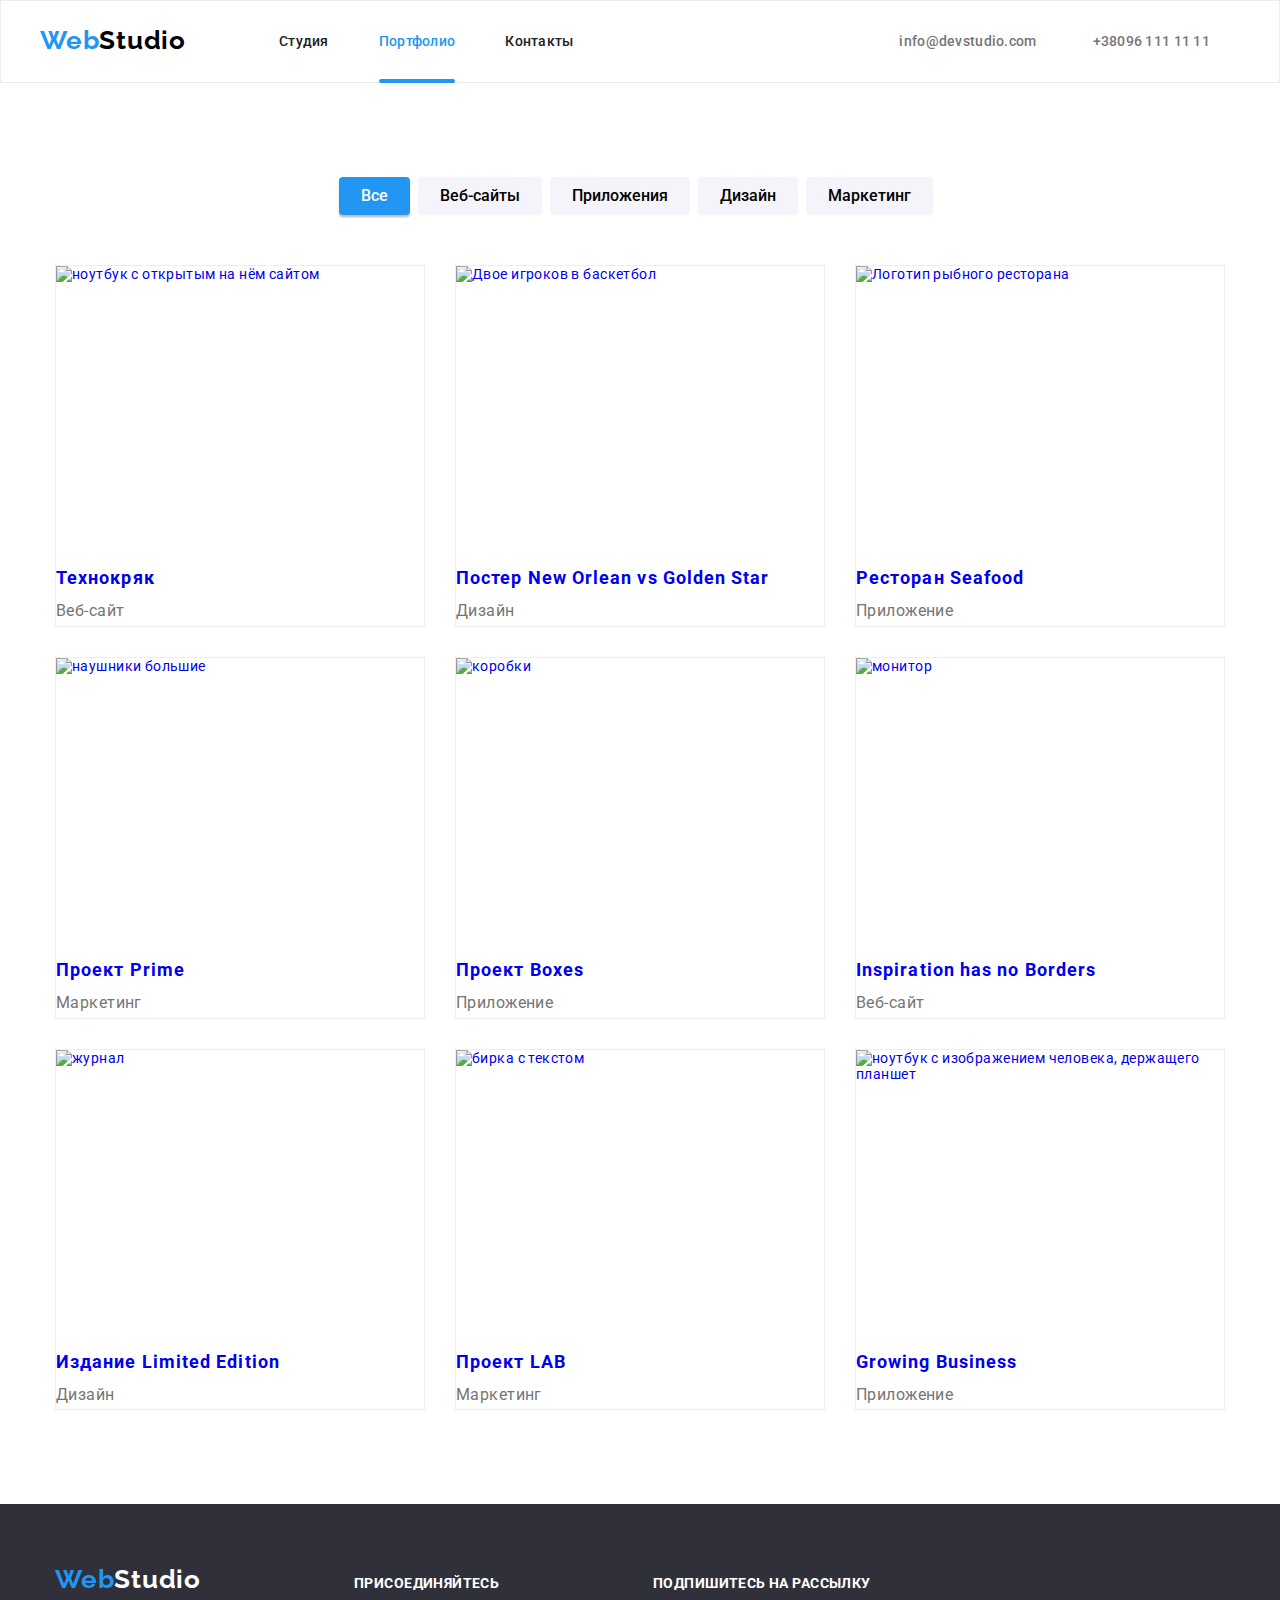
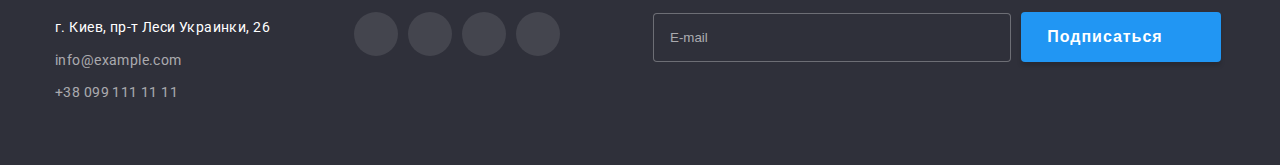
==== commit 8def09f1: "правки" ====
--- a/portfolio.html
+++ b/portfolio.html
@@ -70,7 +70,7 @@
     </ul>
         </div>
 
-    <div class="container portfolio-innerheit">
+    <div class="container portfolio-innerheit-div">
     <ul class="portfolio-innerheit list">
         <li class="portfolio-item"><a class="portfolio-item-link" href="./"><div class="portfolio-image"><img src="./images/teh-crack.jpg" alt="ноутбук с открытым на нём сайтом"><div class="portfolio-image-description"><div class="portfolio-description-innerheit">Технокряк это современная площадка распространения коронавируса. Компании используют эту платформу для цифрового шпионажа и атак на защищённые сервера конкурентов.</div></div></div><div class="portfolio-card"><h3>Технокряк</h3><p>Веб-сайт</p></div></a></li>
         <li class="portfolio-item"><a class="portfolio-item-link" href="./"><div class="portfolio-image"><img src="./images/poster-basket.jpg" alt="Двое игроков в баскетбол"><div class="portfolio-image-description"><div class="portfolio-description-innerheit">Технокряк это современная площадка распространения коронавируса. Компании используют эту платформу для цифрового шпионажа и атак на защищённые сервера конкурентов.</div></div></div><div class="portfolio-card"><h3>Постер New Orlean vs Golden Star</h3><p>Дизайн</p></div></a></li>
--- a/css/main.min.css
+++ b/css/main.min.css
@@ -1,2 +1,2 @@
-html{-webkit-box-sizing:border-box;box-sizing:border-box}*,*::before,*::after{-webkit-box-sizing:border-box;box-sizing:border-box;margin:0;padding:0}h1,h2,h3,h4,h5,h6{padding:0;margin:0}img{display:block;max-width:100%;height:auto}body{background-color:#fff;color:#212121;font-family:Roboto, sans-serif;font-size:14px;line-height:1.2;letter-spacing:0.03em;margin:0}.hidden{position:absolute;clip:rect(0 0 0 0);width:1px;height:1px;margin:1px}.list{list-style:none}a:hover,a:focus{color:#2196f3}.container{width:1200px;padding-left:15px;padding-right:15px;margin:auto}.button{color:#212121;background-color:#fff;border-radius:4px;border:0;cursor:pointer;-webkit-transition:background-color 250ms cubic-bezier(0.4, 0, 0.2, 1),color 250ms cubic-bezier(0.4, 0, 0.2, 1),-webkit-box-shadow 250ms cubic-bezier(0.4, 0, 0.2, 1);transition:background-color 250ms cubic-bezier(0.4, 0, 0.2, 1),color 250ms cubic-bezier(0.4, 0, 0.2, 1),-webkit-box-shadow 250ms cubic-bezier(0.4, 0, 0.2, 1);transition:background-color 250ms cubic-bezier(0.4, 0, 0.2, 1),color 250ms cubic-bezier(0.4, 0, 0.2, 1),box-shadow 250ms cubic-bezier(0.4, 0, 0.2, 1);transition:background-color 250ms cubic-bezier(0.4, 0, 0.2, 1),color 250ms cubic-bezier(0.4, 0, 0.2, 1),box-shadow 250ms cubic-bezier(0.4, 0, 0.2, 1),-webkit-box-shadow 250ms cubic-bezier(0.4, 0, 0.2, 1)}button[type='button']{font-family:inherit;font-weight:500;font-size:16px;line-height:1.62;text-align:center;border-radius:4px;border:0;-webkit-transition:background-color 250ms cubic-bezier(0.4, 0, 0.2, 1),color 250ms cubic-bezier(0.4, 0, 0.2, 1),-webkit-box-shadow 250ms cubic-bezier(0.4, 0, 0.2, 1);transition:background-color 250ms cubic-bezier(0.4, 0, 0.2, 1),color 250ms cubic-bezier(0.4, 0, 0.2, 1),-webkit-box-shadow 250ms cubic-bezier(0.4, 0, 0.2, 1);transition:background-color 250ms cubic-bezier(0.4, 0, 0.2, 1),color 250ms cubic-bezier(0.4, 0, 0.2, 1),box-shadow 250ms cubic-bezier(0.4, 0, 0.2, 1);transition:background-color 250ms cubic-bezier(0.4, 0, 0.2, 1),color 250ms cubic-bezier(0.4, 0, 0.2, 1),box-shadow 250ms cubic-bezier(0.4, 0, 0.2, 1),-webkit-box-shadow 250ms cubic-bezier(0.4, 0, 0.2, 1)}.button.primary{display:block;color:#fff;background-color:#2196f3;font-weight:bold;font-size:16px;line-height:1.87;letter-spacing:.06em;-webkit-box-shadow:0px 4px 4px rgba(0,0,0,0.15);box-shadow:0px 4px 4px rgba(0,0,0,0.15);padding:10px 32px;margin:30px auto}button.inactive{color:#212121;background-color:#f5f4fa}.main-title{font-weight:900;font-size:44px;line-height:1.36;text-align:center;letter-spacing:.06em;text-transform:uppercase;color:#fff;width:696px}.section-title{font-weight:bold;font-size:36px;line-height:1.17;text-align:center}footer{background-color:#2f303a;padding:60px 0}footer .container{display:-webkit-box;display:-ms-flexbox;display:flex;-webkit-box-align:baseline;-ms-flex-align:baseline;align-items:baseline}footer ul{margin-top:9px}footer a{color:rgba(255,255,255,0.6);text-decoration:none;-webkit-transition:color 250ms cubic-bezier(0.4, 0, 0.2, 1);transition:color 250ms cubic-bezier(0.4, 0, 0.2, 1)}footer address{letter-spacing:0.03em;font-weight:400;color:#fff;font-style:normal}.footer-contacts{line-height:1.71}.footer-contacts li+li{margin-top:9px}.footer-address{margin-top:20px;line-height:1.71}.footer-social{margin-left:74px}.footer-social-header{font-weight:bold;font-size:14px;text-transform:uppercase;color:#fff}.social-nets-logos{display:-webkit-box;display:-ms-flexbox;display:flex;margin-top:20px}.social-nets-logos li{margin-right:10px}.social-nets-logos .social-icon{width:44px;height:44px;border-radius:50%;background-color:rgba(255,255,255,0.1);-webkit-transition:background-color 250ms cubic-bezier(0.4, 0, 0.2, 1);transition:background-color 250ms cubic-bezier(0.4, 0, 0.2, 1)}.social-nets-logos .social-icon:hover,.social-nets-logos .social-icon:focus{background-color:#2196f3}.social-nets-logos li:last-child{margin-right:0}.footer-social .social-icon-item{width:20px;height:20px}.footer-social .social-icon{display:-webkit-inline-box;display:-ms-inline-flexbox;display:inline-flex;-webkit-box-pack:center;-ms-flex-pack:center;justify-content:center;-webkit-box-align:center;-ms-flex-align:center;align-items:center;fill:#fff}.footer-subscription{margin-left:93px}.footer-subscription input{top:-2px;width:358px;padding:16px 16px;margin:0;background-color:#2f303a;border-radius:4px;border:1px solid rgba(255,255,255,0.3);color:rgba(255,255,255,0.6)}.footer-subscription input::-webkit-input-placeholder{color:rgba(255,255,255,0.6)}.footer-subscription input:-ms-input-placeholder{color:rgba(255,255,255,0.6)}.footer-subscription input::-ms-input-placeholder{color:rgba(255,255,255,0.6)}.footer-subscription input::placeholder{color:rgba(255,255,255,0.6)}.subscription-form-text{display:block;font-weight:bold;font-size:14px;line-height:1.2;text-transform:uppercase;color:#fff;margin-bottom:20px}button[name='subscription']{position:relative;width:200px;height:50px;margin-left:7px;border-radius:4px;padding-right:33px;font-weight:bold;font-size:16px;line-height:1.87;-webkit-box-align:center;-ms-flex-align:center;align-items:center;text-align:center;letter-spacing:0.06em;color:#fff;background-color:#2196f3;border:0;cursor:pointer;-webkit-box-shadow:0px 4px 4px rgba(0,0,0,0.15);box-shadow:0px 4px 4px rgba(0,0,0,0.15)}.footer-send-icon{position:absolute;right:28px;top:13px;width:24px;height:24px;fill:#fff}.logobot{color:#fff}header{background-color:#fff;letter-spacing:0.02em;border:1px solid #ececec}header .logo{padding:24px 0 25px 0;margin:auto 0}header .header-element{display:-webkit-box;display:-ms-flexbox;display:flex;padding-left:0}nav{font-weight:500}nav .current{color:#2196f3}nav .current-page::after{position:absolute;bottom:-1px;border-radius:2px;content:'';display:block;width:100%;height:4px;background-color:#2196f3}.logo{text-decoration:none;color:#2196f3;font-family:Raleway, sans-serif;font-weight:bold;font-size:26px;line-height:1.2;letter-spacing:0.03em}.logotop{color:#000}.header-element.navigation.list{margin-left:93px}.header-element.navigation.list li{position:relative}.header-link{font-weight:500;color:#212121;text-decoration:none;padding-top:32px;padding-bottom:32px;-webkit-transition:color 250ms cubic-bezier(0.4, 0, 0.2, 1);transition:color 250ms cubic-bezier(0.4, 0, 0.2, 1)}.studio-link{margin:auto 0;margin-left:0}.portfolio-link{margin:auto 0;margin-left:50px}.contacts-link{margin:auto 0;margin-left:50px}.header-mail .header-link{margin-top:auto;margin-bottom:auto;fill:#757575;fill:currentColor}.header-tel .header-link{margin-left:30px;margin-top:auto;margin-bottom:auto;fill:#757575;fill:currentColor}.header-contacts-icon{display:block;height:16px;width:16px;margin:auto 10px;margin-left:0}.contacts-header-element{margin-left:auto;margin-right:15px}.contacts-link{color:#757575;text-decoration:none;-webkit-transition:color 250ms cubic-bezier(0.4, 0, 0.2, 1);transition:color 250ms cubic-bezier(0.4, 0, 0.2, 1)}.banner{background-color:#c4c4c4;background-image:-webkit-gradient(linear, left bottom, left top, from(rgba(47,48,58,0.4)), to(rgba(47,48,58,0.4))),url(../images/background-image.jpg);background-image:linear-gradient(0deg, rgba(47,48,58,0.4), rgba(47,48,58,0.4)),url(../images/background-image.jpg);background-repeat:no-repeat;background-position:center}.banner .container{width:696px}.banner-main-index-element{padding:186.5px 0;margin:0 auto}.advantages{padding-top:94px;padding-bottom:94px}.advantages p{margin-top:10px;color:#757575;line-height:1.71}.advantages-list{display:-webkit-box;display:-ms-flexbox;display:flex}.advantages-cutebox{width:270px;height:120px;border-radius:4px;background-color:#f5f4fa;display:-webkit-box;display:-ms-flexbox;display:flex;-webkit-box-pack:center;-ms-flex-pack:center;justify-content:center;-webkit-box-align:center;-ms-flex-align:center;align-items:center}.advantages-icon{height:70px;width:70px}.advantages-list-header{color:#212121;font-weight:bold;font-size:14px;line-height:16px;letter-spacing:0.03em;text-transform:uppercase;margin-top:30px}.advantages-list-item{margin-left:30px}.advantages-list-item:first-child{margin-left:0}.abought-work{padding-bottom:94px}.worklist-container{width:1200px;padding:0 15px;margin:0 auto}.work-list{display:-webkit-box;display:-ms-flexbox;display:flex;-ms-flex-wrap:wrap;flex-wrap:wrap;margin-top:50px}.work-list li{margin-left:30px;position:relative}.work-list li:first-child{margin-left:0}.work-list img{display:block;width:370px}.worklist-underscription-div{position:absolute;bottom:0;right:0;left:0;padding:27px 0;background-color:rgba(47,48,58,0.8)}.worklist-underscription{font-weight:bold;font-size:14px;text-align:center;letter-spacing:0.03em;text-transform:uppercase;color:#fff}.team{padding:94px 0 0 0;min-width:1200px;padding-bottom:94px;background-color:#f5f4fa}.team .list{display:-webkit-box;display:-ms-flexbox;display:flex;-webkit-box-pack:center;-ms-flex-pack:center;justify-content:center}.team li:first-child{margin-left:0}.team img{width:270px}.team .team-container{width:270px;padding:30px 32px;display:-webkit-box;display:-ms-flexbox;display:flex;-webkit-box-orient:vertical;-webkit-box-direction:normal;-ms-flex-direction:column;flex-direction:column}.team p{margin-top:10px;color:#757575;margin:0 auto}.team h3{margin:0 auto}.team-list{margin-top:50px;margin-left:auto;margin-right:auto}.team-list>li{margin-left:30px;background-color:#ffffff;width:270px}.advantages-list{margin-left:auto;margin-right:auto}.team-member{-webkit-box-shadow:0px 1px 3px rgba(0,0,0,0.12),0px 1px 1px rgba(0,0,0,0.14),0px 2px 1px rgba(0,0,0,0.2);box-shadow:0px 1px 3px rgba(0,0,0,0.12),0px 1px 1px rgba(0,0,0,0.14),0px 2px 1px rgba(0,0,0,0.2);border-radius:0 0 4px 4px;display:inline-block;width:270px}.team-social-container{margin-top:16px;display:-webkit-box;display:-ms-flexbox;display:flex}.team-social-container ul{display:-webkit-box;display:-ms-flexbox;display:flex}.team-social-container li{margin-left:10px}.team-social-item{width:44px;height:44px;border-radius:50%;background-color:#fff;color:#afb1b8;fill:currentColor;display:-webkit-box;display:-ms-flexbox;display:flex;-webkit-box-align:center;-ms-flex-align:center;align-items:center;-webkit-box-pack:center;-ms-flex-pack:center;justify-content:center;-webkit-transition:background-color 250ms cubic-bezier(0.4, 0, 0.2, 1),color 250ms cubic-bezier(0.4, 0, 0.2, 1);transition:background-color 250ms cubic-bezier(0.4, 0, 0.2, 1),color 250ms cubic-bezier(0.4, 0, 0.2, 1)}.team-social-item:hover{background-color:#2196f3;color:#fff}.team-social-item:focus{background-color:#2196f3;color:#fff}.team-social-icon{width:20px;height:20px}.our-clients .section-title{margin-top:94px}.client-list{margin-top:50px;margin-bottom:94px;display:-webkit-box;display:-ms-flexbox;display:flex}.client-list .clients-link{display:block;width:170px;height:90px;border:1px solid #afb1b8;border-radius:4px;fill:currentColor;display:-webkit-box;display:-ms-flexbox;display:flex;-webkit-box-pack:center;-ms-flex-pack:center;justify-content:center;-webkit-box-align:center;-ms-flex-align:center;align-items:center;-webkit-transition:color 250ms cubic-bezier(0.4, 0, 0.2, 1),border-color 250ms cubic-bezier(0.4, 0, 0.2, 1);transition:color 250ms cubic-bezier(0.4, 0, 0.2, 1),border-color 250ms cubic-bezier(0.4, 0, 0.2, 1)}.client-list .clients-link:visited{color:#afb1b8}.client-list .clients-link:hover,.client-list .clients-link:focus{color:#2196f3;border-color:#2196f3}.client-list li+li{margin-left:30px}.client-one .client-icon{width:44.27px;height:90px}.client-two .client-icon{width:40px;height:90px}.client-three .client-icon{width:41px;height:90px}.client-four .client-icon{width:79.66px;height:90px}.client-five .client-icon{width:59px;height:90px}.client-six .client-icon{width:88.48px;height:90px}.backdrop{position:fixed;top:0;left:0;width:100%;height:100%;opacity:1;visibility:visible;background-color:rgba(0,0,0,0.2);-webkit-transition:opacity 250ms cubic-bezier(0.4, 0, 0.2, 1);transition:opacity 250ms cubic-bezier(0.4, 0, 0.2, 1)}.backdrop.is-hidden{visibility:hidden;opacity:0;pointer-events:none}.modal{position:absolute;top:50%;left:50%;width:528px;height:581px;padding:40px;-webkit-box-shadow:0px 1px 3px rgba(0,0,0,0.12),0px 1px 1px rgba(0,0,0,0.14),0px 2px 1px rgba(0,0,0,0.2);box-shadow:0px 1px 3px rgba(0,0,0,0.12),0px 1px 1px rgba(0,0,0,0.14),0px 2px 1px rgba(0,0,0,0.2);border-radius:4px;background-color:#fff;-webkit-transform:translate(-50%, -50%);transform:translate(-50%, -50%);-webkit-transition:visibility 250ms cubic-bezier(0.4, 0, 0.2, 1),-webkit-transform 250ms cubic-bezier(0.4, 0, 0.2, 1);transition:visibility 250ms cubic-bezier(0.4, 0, 0.2, 1),-webkit-transform 250ms cubic-bezier(0.4, 0, 0.2, 1);transition:transform 250ms cubic-bezier(0.4, 0, 0.2, 1),visibility 250ms cubic-bezier(0.4, 0, 0.2, 1);transition:transform 250ms cubic-bezier(0.4, 0, 0.2, 1),visibility 250ms cubic-bezier(0.4, 0, 0.2, 1),-webkit-transform 250ms cubic-bezier(0.4, 0, 0.2, 1)}.modal .first-modal-header{margin-top:12px}.modal .header-label{position:absolute;bottom:44px;font-weight:normal;font-size:12px;line-height:14px;letter-spacing:0.01em;color:#757575}.modal input{padding:11px 42px;width:448px;border:1px solid rgba(33,33,33,0.2);border-radius:4px;-webkit-transition:border 250ms cubic-bezier(0.4, 0, 0.2, 1);transition:border 250ms cubic-bezier(0.4, 0, 0.2, 1)}.modal textarea{-webkit-transition:border 250ms cubic-bezier(0.4, 0, 0.2, 1);transition:border 250ms cubic-bezier(0.4, 0, 0.2, 1)}.modal textarea{width:448px;height:120px;padding:11px 16px;border-radius:4px;border:1px solid rgba(33,33,33,0.2);resize:none}.modal textarea:hover{border:1px solid #2196f3}.modal textarea:focus{border:1px solid #2196f3}.modal textarea::-webkit-input-placeholder{font-size:12px;line-height:14px;letter-spacing:0.01em;color:rgba(117,117,117,0.5)}.modal textarea:-ms-input-placeholder{font-size:12px;line-height:14px;letter-spacing:0.01em;color:rgba(117,117,117,0.5)}.modal textarea::-ms-input-placeholder{font-size:12px;line-height:14px;letter-spacing:0.01em;color:rgba(117,117,117,0.5)}.modal textarea::placeholder{font-size:12px;line-height:14px;letter-spacing:0.01em;color:rgba(117,117,117,0.5)}.modal input:focus{border:1px solid #2196f3}.modal input:hover{border:1px solid #2196f3}.modal a,.modal a:visited{color:#2196f3}.modal-close-button{position:absolute;top:8px;right:8px;display:block;width:30px;height:30px;border:1px solid rgba(0,0,0,0.1);border-radius:50%;background-color:#fff;cursor:pointer;fill:currentColor;-webkit-transition:color 250ms cubic-bezier(0.4, 0, 0.2, 1);transition:color 250ms cubic-bezier(0.4, 0, 0.2, 1)}.modal-close-button:hover,.modal-close-button:focus{color:#2196f3}.modal-close-button-cros{width:11px;height:11px;position:relative;top:1px}.modal-header{font-weight:bold;font-size:20px;line-height:1.15;text-align:center;color:#212121}.name-for-callback{margin-top:30px}.name-for-callback+.tel-for-callback{margin-top:28px}.comment-for-callback{margin-top:28px}.modal-container{position:relative;width:448px;height:40px;fill:#212121;fill:currentColor}.modal-container-comment{position:relative;width:448px;height:120px;fill:#212121;fill:currentColor}.tel-for-callback+.email-for-callback{margin-top:28px}.modal-person{position:absolute;left:15px;top:50%;-webkit-transform:translateY(-50%);transform:translateY(-50%);width:12px;height:12px;cursor:pointer;-webkit-transition:color 250ms cubic-bezier(0.4, 0, 0.2, 1);transition:color 250ms cubic-bezier(0.4, 0, 0.2, 1)}.modal-tel{position:absolute;left:15px;top:50%;-webkit-transform:translateY(-50%);transform:translateY(-50%);width:13px;height:13px;cursor:pointer;-webkit-transition:color 250ms cubic-bezier(0.4, 0, 0.2, 1);transition:color 250ms cubic-bezier(0.4, 0, 0.2, 1)}.modal-mail{position:absolute;left:15px;top:50%;-webkit-transform:translateY(-50%);transform:translateY(-50%);width:15px;height:12px;cursor:pointer;-webkit-transition:color 250ms cubic-bezier(0.4, 0, 0.2, 1);transition:color 250ms cubic-bezier(0.4, 0, 0.2, 1)}.modal-container:focus-within{color:#2196f3}.header-for-comment{position:absolute;top:-18px}.acceptence{position:relative}.terms-of-use-checkbox{position:relative;cursor:pointer}.terms-of-use{position:absolute;top:19px;margin-left:36px;width:400.18px;font-size:14px;line-height:1.71;color:#757575}.checkbox-visual::before{content:'';position:absolute;top:25px;left:13px;width:12px;height:12px;-webkit-box-shadow:0 0 0 0.13em #212121;box-shadow:0 0 0 0.13em #212121;border-radius:0.2px;background-color:#fff;-webkit-transition:background-color 250ms cubic-bezier(0.4, 0, 0.2, 1),-webkit-box-shadow 250ms cubic-bezier(0.4, 0, 0.2, 1);transition:background-color 250ms cubic-bezier(0.4, 0, 0.2, 1),-webkit-box-shadow 250ms cubic-bezier(0.4, 0, 0.2, 1);transition:background-color 250ms cubic-bezier(0.4, 0, 0.2, 1),box-shadow 250ms cubic-bezier(0.4, 0, 0.2, 1);transition:background-color 250ms cubic-bezier(0.4, 0, 0.2, 1),box-shadow 250ms cubic-bezier(0.4, 0, 0.2, 1),-webkit-box-shadow 250ms cubic-bezier(0.4, 0, 0.2, 1)}.terms-checkbox:checked+.checkbox-visual::before{background-color:#212121;background-image:url(../images/check.svg);background-position:center;background-repeat:no-repeat}.terms-checkbox:focus+.checkbox-visual::before,.terms-of-use-checkbox:hover .checkbox-visual::before{background-color:#fff;-webkit-box-shadow:0 0 0 0.13em #2196f3;box-shadow:0 0 0 0.13em #2196f3}.terms-checkbox:checked:focus+.checkbox-visual::before,.terms-of-use-checkbox:hover .terms-checkbox:checked+.checkbox-visual::before{background-color:#2196f3;-webkit-box-shadow:0 0 0 0.13em #2196f3;box-shadow:0 0 0 0.13em #2196f3;background-image:url(../images/check.svg);background-position:center;background-repeat:no-repeat}.modal-submit-btn{display:inline-block;padding:10px 55.5px;background:#2196f3;-webkit-box-shadow:0px 4px 4px rgba(0,0,0,0.15);box-shadow:0px 4px 4px rgba(0,0,0,0.15);border-radius:4px;border:none;font-weight:700;font-size:16px;line-height:1.87;letter-spacing:0.06em;color:#fff;position:absolute;bottom:40px;left:50%;-webkit-transform:translateX(-50%);transform:translateX(-50%);cursor:pointer}.filters{display:-webkit-box;display:-ms-flexbox;display:flex;-webkit-box-pack:center;-ms-flex-pack:center;justify-content:center;-ms-flex-preferred-size:calc(100% / 5 - 10px);flex-basis:calc(100% / 5 - 10px);margin-top:94px;margin-left:-8px}.filters li{margin-left:8px}.filters li:first-child{margin-left:0}.filters li+li{margin-left:8px}.checkbox-hide{position:absolute;width:1px;height:1px;overflow:hidden;clip:rect(0 0 0 0)}.checkbox-portfolio:checked+.works-filter{background-color:#2196f3;color:#fff;-webkit-box-shadow:0px 3px 1px rgba(0,0,0,0.1),0px 1px 2px rgba(0,0,0,0.08),0px 2px 2px rgba(0,0,0,0.12);box-shadow:0px 3px 1px rgba(0,0,0,0.1),0px 1px 2px rgba(0,0,0,0.08),0px 2px 2px rgba(0,0,0,0.12)}.works-filter{font-family:inherit;font-weight:500;font-size:16px;line-height:1.62;text-align:center;border-radius:4px;border:0;padding:6px 22px;cursor:pointer;background-color:#f5f4fa;-webkit-transition:background-color 250ms cubic-bezier(0.4, 0, 0.2, 1),color 250ms cubic-bezier(0.4, 0, 0.2, 1),-webkit-box-shadow 250ms cubic-bezier(0.4, 0, 0.2, 1);transition:background-color 250ms cubic-bezier(0.4, 0, 0.2, 1),color 250ms cubic-bezier(0.4, 0, 0.2, 1),-webkit-box-shadow 250ms cubic-bezier(0.4, 0, 0.2, 1);transition:background-color 250ms cubic-bezier(0.4, 0, 0.2, 1),color 250ms cubic-bezier(0.4, 0, 0.2, 1),box-shadow 250ms cubic-bezier(0.4, 0, 0.2, 1);transition:background-color 250ms cubic-bezier(0.4, 0, 0.2, 1),color 250ms cubic-bezier(0.4, 0, 0.2, 1),box-shadow 250ms cubic-bezier(0.4, 0, 0.2, 1),-webkit-box-shadow 250ms cubic-bezier(0.4, 0, 0.2, 1)}.works-filter:hover,.works-filter:focus{background-color:#2196f3;color:#fff;border-radius:4px;border:0 solid #ffffff;padding:6px 22px;-webkit-box-shadow:0px 3px 1px rgba(0,0,0,0.1),0px 1px 2px rgba(0,0,0,0.08),0px 2px 2px rgba(0,0,0,0.12);box-shadow:0px 3px 1px rgba(0,0,0,0.1),0px 1px 2px rgba(0,0,0,0.08),0px 2px 2px rgba(0,0,0,0.12)}.works-filter.checked{background-color:#2196f3;color:#fff;-webkit-box-shadow:0px 3px 1px rgba(0,0,0,0.1),0px 1px 2px rgba(0,0,0,0.08),0px 2px 2px rgba(0,0,0,0.12);box-shadow:0px 3px 1px rgba(0,0,0,0.1),0px 1px 2px rgba(0,0,0,0.08),0px 2px 2px rgba(0,0,0,0.12)}.portfolio-main{padding-bottom:94px}.container .portfolio-innerheit{display:-webkit-box;display:-ms-flexbox;display:flex;-ms-flex-wrap:wrap;flex-wrap:wrap;margin-top:20px}.portfolio-item{margin-left:30px;margin-top:30px;-ms-flex-preferred-size:calc(100% / 3 - $standard-margin);flex-basis:calc(100% / 3 - $standard-margin);border:1px solid #eeeeee;width:370px}.portfolio-item:first-child{margin-left:0}.portfolio-item:nth-child(3n-2){margin-left:0}.portfolio-item .container{-webkit-box-orient:vertical;-webkit-box-direction:normal;-ms-flex-direction:column;flex-direction:column;padding:20px 24px;width:370px}.portfolio-item-link{display:block;width:100%;-webkit-transition:-webkit-box-shadow 250ms cubic-bezier(0.4, 0, 0.2, 1);transition:-webkit-box-shadow 250ms cubic-bezier(0.4, 0, 0.2, 1);transition:box-shadow 250ms cubic-bezier(0.4, 0, 0.2, 1);transition:box-shadow 250ms cubic-bezier(0.4, 0, 0.2, 1), -webkit-box-shadow 250ms cubic-bezier(0.4, 0, 0.2, 1)}.portfolio-item-link:hover,.portfolio-item-link:focus{-webkit-box-shadow:0px 1px 1px rgba(0,0,0,0.12),0px 4px 4px rgba(0,0,0,0.06),1px 4px 6px rgba(0,0,0,0.16);box-shadow:0px 1px 1px rgba(0,0,0,0.12),0px 4px 4px rgba(0,0,0,0.06),1px 4px 6px rgba(0,0,0,0.16)}.portfolio-innerheit h3{font-weight:bold;font-size:18px;line-height:2;letter-spacing:.06em}.portfolio-innerheit a:visited{text-decoration:none;color:#212121}.portfolio-innerheit p{color:#757575;font-size:16px;line-height:1.87}.portfolio-innerheit a{text-decoration:none}.portfolio-image{position:relative;widows:370px;height:294px;margin-left:0;margin-bottom:0;overflow:hidden}.portfolio-item-link:focus .portfolio-image-description,.portfolio-item-link:hover .portfolio-image-description{-webkit-transform:translateY(0);transform:translateY(0)}.portfolio-image-description{position:absolute;top:0;left:0;width:100%;height:100%;background-color:rgba(33,150,243,0.9);font-size:18px;line-height:1.56;letter-spacing:0.03em;color:#fff;-webkit-transform:translatey(101%);transform:translatey(101%);-webkit-transition:-webkit-transform 250ms cubic-bezier(0.4, 0, 0.2, 1);transition:-webkit-transform 250ms cubic-bezier(0.4, 0, 0.2, 1);transition:transform 250ms cubic-bezier(0.4, 0, 0.2, 1);transition:transform 250ms cubic-bezier(0.4, 0, 0.2, 1), -webkit-transform 250ms cubic-bezier(0.4, 0, 0.2, 1)}.portfolio-description-innerheit{position:absolute;top:50%;left:13%;-webkit-transform:translate(-7%, -50%);transform:translate(-7%, -50%)}
+html{-webkit-box-sizing:border-box;box-sizing:border-box}*,*::before,*::after{-webkit-box-sizing:border-box;box-sizing:border-box;margin:0;padding:0}h1,h2,h3,h4,h5,h6{padding:0;margin:0}img{display:block;max-width:100%;height:auto}body{background-color:#fff;color:#212121;font-family:Roboto, sans-serif;font-size:14px;line-height:1.2;letter-spacing:0.03em;margin:0}.hidden{position:absolute;clip:rect(0 0 0 0);width:1px;height:1px;margin:1px}.list{list-style:none}a:hover,a:focus{color:#2196f3}.container{width:1200px;padding-left:15px;padding-right:15px;margin:auto}.button{color:#212121;background-color:#fff;border-radius:4px;border:0;cursor:pointer;-webkit-transition:background-color 250ms cubic-bezier(0.4, 0, 0.2, 1),color 250ms cubic-bezier(0.4, 0, 0.2, 1),-webkit-box-shadow 250ms cubic-bezier(0.4, 0, 0.2, 1);transition:background-color 250ms cubic-bezier(0.4, 0, 0.2, 1),color 250ms cubic-bezier(0.4, 0, 0.2, 1),-webkit-box-shadow 250ms cubic-bezier(0.4, 0, 0.2, 1);transition:background-color 250ms cubic-bezier(0.4, 0, 0.2, 1),color 250ms cubic-bezier(0.4, 0, 0.2, 1),box-shadow 250ms cubic-bezier(0.4, 0, 0.2, 1);transition:background-color 250ms cubic-bezier(0.4, 0, 0.2, 1),color 250ms cubic-bezier(0.4, 0, 0.2, 1),box-shadow 250ms cubic-bezier(0.4, 0, 0.2, 1),-webkit-box-shadow 250ms cubic-bezier(0.4, 0, 0.2, 1)}button[type='button']{font-family:inherit;font-weight:500;font-size:16px;line-height:1.62;text-align:center;border-radius:4px;border:0;-webkit-transition:background-color 250ms cubic-bezier(0.4, 0, 0.2, 1),color 250ms cubic-bezier(0.4, 0, 0.2, 1),-webkit-box-shadow 250ms cubic-bezier(0.4, 0, 0.2, 1);transition:background-color 250ms cubic-bezier(0.4, 0, 0.2, 1),color 250ms cubic-bezier(0.4, 0, 0.2, 1),-webkit-box-shadow 250ms cubic-bezier(0.4, 0, 0.2, 1);transition:background-color 250ms cubic-bezier(0.4, 0, 0.2, 1),color 250ms cubic-bezier(0.4, 0, 0.2, 1),box-shadow 250ms cubic-bezier(0.4, 0, 0.2, 1);transition:background-color 250ms cubic-bezier(0.4, 0, 0.2, 1),color 250ms cubic-bezier(0.4, 0, 0.2, 1),box-shadow 250ms cubic-bezier(0.4, 0, 0.2, 1),-webkit-box-shadow 250ms cubic-bezier(0.4, 0, 0.2, 1)}.button.primary{display:block;color:#fff;background-color:#2196f3;font-weight:bold;font-size:16px;line-height:1.87;letter-spacing:.06em;-webkit-box-shadow:0px 4px 4px rgba(0,0,0,0.15);box-shadow:0px 4px 4px rgba(0,0,0,0.15);padding:10px 32px;margin:30px auto}button.inactive{color:#212121;background-color:#f5f4fa}.main-title{font-weight:900;font-size:44px;line-height:1.36;text-align:center;letter-spacing:.06em;text-transform:uppercase;color:#fff;width:696px}.section-title{font-weight:bold;font-size:36px;line-height:1.17;text-align:center}footer{background-color:#2f303a;padding:60px 0}footer .container{display:-webkit-box;display:-ms-flexbox;display:flex;-webkit-box-align:baseline;-ms-flex-align:baseline;align-items:baseline}footer ul{margin-top:9px}footer a{color:rgba(255,255,255,0.6);text-decoration:none;-webkit-transition:color 250ms cubic-bezier(0.4, 0, 0.2, 1);transition:color 250ms cubic-bezier(0.4, 0, 0.2, 1)}footer address{letter-spacing:0.03em;font-weight:400;color:#fff;font-style:normal}.footer-contacts{line-height:1.71}.footer-contacts li+li{margin-top:9px}.footer-address{margin-top:20px;line-height:1.71}.footer-social{margin-left:84px}.footer-social-header{font-weight:bold;font-size:14px;text-transform:uppercase;color:#fff}.social-nets-logos{display:-webkit-box;display:-ms-flexbox;display:flex;margin-top:20px}.social-nets-logos li{margin-right:10px}.social-nets-logos .social-icon{width:44px;height:44px;border-radius:50%;background-color:rgba(255,255,255,0.1);-webkit-transition:background-color 250ms cubic-bezier(0.4, 0, 0.2, 1);transition:background-color 250ms cubic-bezier(0.4, 0, 0.2, 1)}.social-nets-logos .social-icon:hover,.social-nets-logos .social-icon:focus{background-color:#2196f3}.social-nets-logos li:last-child{margin-right:0}.footer-social .social-icon-item{width:20px;height:20px}.footer-social .social-icon{display:-webkit-inline-box;display:-ms-inline-flexbox;display:inline-flex;-webkit-box-pack:center;-ms-flex-pack:center;justify-content:center;-webkit-box-align:center;-ms-flex-align:center;align-items:center;fill:#fff}.footer-subscription{margin-left:93px}.footer-subscription input{top:-2px;width:358px;padding:16px 16px;margin:0;background-color:#2f303a;border-radius:4px;border:1px solid rgba(255,255,255,0.3);color:rgba(255,255,255,0.6)}.footer-subscription input::-webkit-input-placeholder{color:rgba(255,255,255,0.6)}.footer-subscription input:-ms-input-placeholder{color:rgba(255,255,255,0.6)}.footer-subscription input::-ms-input-placeholder{color:rgba(255,255,255,0.6)}.footer-subscription input::placeholder{color:rgba(255,255,255,0.6)}.subscription-form-text{display:block;font-weight:bold;font-size:14px;line-height:1.2;text-transform:uppercase;color:#fff;margin-bottom:20px}button[name='subscription']{position:relative;width:200px;height:50px;margin-left:7px;border-radius:4px;padding-right:33px;font-weight:bold;font-size:16px;line-height:1.87;-webkit-box-align:center;-ms-flex-align:center;align-items:center;text-align:center;letter-spacing:0.06em;color:#fff;background-color:#2196f3;border:0;cursor:pointer;-webkit-box-shadow:0px 4px 4px rgba(0,0,0,0.15);box-shadow:0px 4px 4px rgba(0,0,0,0.15)}.footer-send-icon{position:absolute;right:28px;top:13px;width:24px;height:24px;fill:#fff}.logobot{color:#fff}header{background-color:#fff;letter-spacing:0.02em;border:1px solid #ececec}header .logo{padding:24px 0 25px 0;margin:auto 0}header .header-element{display:-webkit-box;display:-ms-flexbox;display:flex;padding-left:0}nav{font-weight:500}nav .current{color:#2196f3}nav .current-page::after{position:absolute;bottom:-1px;border-radius:2px;content:'';display:block;width:100%;height:4px;background-color:#2196f3}.logo{text-decoration:none;color:#2196f3;font-family:Raleway, sans-serif;font-weight:bold;font-size:26px;line-height:1.2;letter-spacing:0.03em}.logotop{color:#000}.header-element.navigation.list{margin-left:93px}.header-element.navigation.list li{position:relative}.header-link{font-weight:500;color:#212121;text-decoration:none;padding-top:32px;padding-bottom:32px;-webkit-transition:color 250ms cubic-bezier(0.4, 0, 0.2, 1);transition:color 250ms cubic-bezier(0.4, 0, 0.2, 1)}.studio-link{margin:auto 0;margin-left:0}.portfolio-link{margin:auto 0;margin-left:50px}.contacts-link{margin:auto 0;margin-left:50px}.header-mail .header-link{margin-top:auto;margin-bottom:auto;fill:#757575;fill:currentColor}.header-tel .header-link{margin-left:30px;margin-top:auto;margin-bottom:auto;fill:#757575;fill:currentColor}.header-contacts-icon{display:block;height:16px;width:16px;margin:auto 10px;margin-left:0}.contacts-header-element{margin-left:auto;margin-right:15px}.contacts-link{color:#757575;text-decoration:none;-webkit-transition:color 250ms cubic-bezier(0.4, 0, 0.2, 1);transition:color 250ms cubic-bezier(0.4, 0, 0.2, 1)}.banner{background-color:#c4c4c4;background-image:-webkit-gradient(linear, left bottom, left top, from(rgba(47,48,58,0.4)), to(rgba(47,48,58,0.4))),url(../images/background-image.jpg);background-image:linear-gradient(0deg, rgba(47,48,58,0.4), rgba(47,48,58,0.4)),url(../images/background-image.jpg);background-repeat:no-repeat;background-position:center}.banner .container{width:696px}.banner-main-index-element{padding:186.5px 0;margin:0 auto}.advantages{padding-top:94px;padding-bottom:94px}.advantages p{margin-top:10px;color:#757575;line-height:1.71}.advantages-list{display:-webkit-box;display:-ms-flexbox;display:flex}.advantages-cutebox{width:270px;height:120px;border-radius:4px;background-color:#f5f4fa;display:-webkit-box;display:-ms-flexbox;display:flex;-webkit-box-pack:center;-ms-flex-pack:center;justify-content:center;-webkit-box-align:center;-ms-flex-align:center;align-items:center}.advantages-icon{height:70px;width:70px}.advantages-list-header{color:#212121;font-weight:bold;font-size:14px;line-height:16px;letter-spacing:0.03em;text-transform:uppercase;margin-top:30px}.advantages-list-item{margin-left:30px}.advantages-list-item:first-child{margin-left:0}.abought-work{padding-bottom:94px}.worklist-container{width:1200px;padding:0 15px;margin:0 auto}.work-list{display:-webkit-box;display:-ms-flexbox;display:flex;-ms-flex-wrap:wrap;flex-wrap:wrap;margin-top:50px}.work-list li{margin-left:30px;position:relative}.work-list li:first-child{margin-left:0}.work-list img{display:block;width:370px}.worklist-underscription-div{position:absolute;bottom:0;right:0;left:0;padding:27px 0;background-color:rgba(47,48,58,0.8)}.worklist-underscription{font-weight:bold;font-size:14px;text-align:center;letter-spacing:0.03em;text-transform:uppercase;color:#fff}.team{padding:94px 0 0 0;min-width:1200px;padding-bottom:94px;background-color:#f5f4fa}.team .list{display:-webkit-box;display:-ms-flexbox;display:flex;-webkit-box-pack:center;-ms-flex-pack:center;justify-content:center}.team li:first-child{margin-left:0}.team img{width:270px}.team .team-container{width:270px;padding:30px 32px;display:-webkit-box;display:-ms-flexbox;display:flex;-webkit-box-orient:vertical;-webkit-box-direction:normal;-ms-flex-direction:column;flex-direction:column}.team p{margin-top:10px;color:#757575;margin:0 auto}.team h3{margin:0 auto}.team-list{margin-top:50px;margin-left:auto;margin-right:auto}.team-list>li{margin-left:30px;background-color:#ffffff;width:270px}.advantages-list{margin-left:auto;margin-right:auto}.team-member{-webkit-box-shadow:0px 1px 3px rgba(0,0,0,0.12),0px 1px 1px rgba(0,0,0,0.14),0px 2px 1px rgba(0,0,0,0.2);box-shadow:0px 1px 3px rgba(0,0,0,0.12),0px 1px 1px rgba(0,0,0,0.14),0px 2px 1px rgba(0,0,0,0.2);border-radius:0 0 4px 4px;display:inline-block;width:270px}.team-social-container{margin-top:16px;display:-webkit-box;display:-ms-flexbox;display:flex}.team-social-container ul{display:-webkit-box;display:-ms-flexbox;display:flex}.team-social-container li{margin-left:10px}.team-social-item{width:44px;height:44px;border-radius:50%;background-color:#fff;color:#afb1b8;fill:currentColor;display:-webkit-box;display:-ms-flexbox;display:flex;-webkit-box-align:center;-ms-flex-align:center;align-items:center;-webkit-box-pack:center;-ms-flex-pack:center;justify-content:center;-webkit-transition:background-color 250ms cubic-bezier(0.4, 0, 0.2, 1),color 250ms cubic-bezier(0.4, 0, 0.2, 1);transition:background-color 250ms cubic-bezier(0.4, 0, 0.2, 1),color 250ms cubic-bezier(0.4, 0, 0.2, 1)}.team-social-item:hover{background-color:#2196f3;color:#fff}.team-social-item:focus{background-color:#2196f3;color:#fff}.team-social-icon{width:20px;height:20px}.our-clients .section-title{margin-top:94px}.client-list{margin-top:50px;margin-bottom:94px;display:-webkit-box;display:-ms-flexbox;display:flex}.client-list .clients-link{display:block;width:170px;height:90px;border:1px solid #afb1b8;border-radius:4px;fill:currentColor;display:-webkit-box;display:-ms-flexbox;display:flex;-webkit-box-pack:center;-ms-flex-pack:center;justify-content:center;-webkit-box-align:center;-ms-flex-align:center;align-items:center;-webkit-transition:color 250ms cubic-bezier(0.4, 0, 0.2, 1),border-color 250ms cubic-bezier(0.4, 0, 0.2, 1);transition:color 250ms cubic-bezier(0.4, 0, 0.2, 1),border-color 250ms cubic-bezier(0.4, 0, 0.2, 1)}.client-list .clients-link:visited{color:#afb1b8}.client-list .clients-link:hover,.client-list .clients-link:focus{color:#2196f3;border-color:#2196f3}.client-list li+li{margin-left:30px}.client-one .client-icon{width:44.27px;height:90px}.client-two .client-icon{width:40px;height:90px}.client-three .client-icon{width:41px;height:90px}.client-four .client-icon{width:79.66px;height:90px}.client-five .client-icon{width:59px;height:90px}.client-six .client-icon{width:88.48px;height:90px}.backdrop{position:fixed;top:0;left:0;width:100%;height:100%;opacity:1;visibility:visible;background-color:rgba(0,0,0,0.2);-webkit-transition:opacity 250ms cubic-bezier(0.4, 0, 0.2, 1);transition:opacity 250ms cubic-bezier(0.4, 0, 0.2, 1)}.backdrop.is-hidden{visibility:hidden;opacity:0;pointer-events:none}.modal{position:absolute;top:50%;left:50%;width:528px;height:581px;padding:40px;-webkit-box-shadow:0px 1px 3px rgba(0,0,0,0.12),0px 1px 1px rgba(0,0,0,0.14),0px 2px 1px rgba(0,0,0,0.2);box-shadow:0px 1px 3px rgba(0,0,0,0.12),0px 1px 1px rgba(0,0,0,0.14),0px 2px 1px rgba(0,0,0,0.2);border-radius:4px;background-color:#fff;-webkit-transform:translate(-50%, -50%);transform:translate(-50%, -50%);-webkit-transition:visibility 250ms cubic-bezier(0.4, 0, 0.2, 1),-webkit-transform 250ms cubic-bezier(0.4, 0, 0.2, 1);transition:visibility 250ms cubic-bezier(0.4, 0, 0.2, 1),-webkit-transform 250ms cubic-bezier(0.4, 0, 0.2, 1);transition:transform 250ms cubic-bezier(0.4, 0, 0.2, 1),visibility 250ms cubic-bezier(0.4, 0, 0.2, 1);transition:transform 250ms cubic-bezier(0.4, 0, 0.2, 1),visibility 250ms cubic-bezier(0.4, 0, 0.2, 1),-webkit-transform 250ms cubic-bezier(0.4, 0, 0.2, 1)}.modal .first-modal-header{margin-top:12px}.modal .header-label{position:absolute;bottom:44px;font-weight:normal;font-size:12px;line-height:14px;letter-spacing:0.01em;color:#757575}.modal input{padding:11px 42px;width:448px;border:1px solid rgba(33,33,33,0.2);border-radius:4px;-webkit-transition:border 250ms cubic-bezier(0.4, 0, 0.2, 1);transition:border 250ms cubic-bezier(0.4, 0, 0.2, 1)}.modal textarea{-webkit-transition:border 250ms cubic-bezier(0.4, 0, 0.2, 1);transition:border 250ms cubic-bezier(0.4, 0, 0.2, 1)}.modal textarea{width:448px;height:120px;padding:11px 16px;border-radius:4px;border:1px solid rgba(33,33,33,0.2);resize:none}.modal textarea:hover{border:1px solid #2196f3}.modal textarea:focus{border:1px solid #2196f3}.modal textarea::-webkit-input-placeholder{font-size:12px;line-height:14px;letter-spacing:0.01em;color:rgba(117,117,117,0.5)}.modal textarea:-ms-input-placeholder{font-size:12px;line-height:14px;letter-spacing:0.01em;color:rgba(117,117,117,0.5)}.modal textarea::-ms-input-placeholder{font-size:12px;line-height:14px;letter-spacing:0.01em;color:rgba(117,117,117,0.5)}.modal textarea::placeholder{font-size:12px;line-height:14px;letter-spacing:0.01em;color:rgba(117,117,117,0.5)}.modal input:focus{border:1px solid #2196f3}.modal input:hover{border:1px solid #2196f3}.modal a,.modal a:visited{color:#2196f3}.modal-close-button{position:absolute;top:8px;right:8px;display:block;width:30px;height:30px;border:1px solid rgba(0,0,0,0.1);border-radius:50%;background-color:#fff;cursor:pointer;fill:currentColor;-webkit-transition:color 250ms cubic-bezier(0.4, 0, 0.2, 1);transition:color 250ms cubic-bezier(0.4, 0, 0.2, 1)}.modal-close-button:hover,.modal-close-button:focus{color:#2196f3}.modal-close-button-cros{width:11px;height:11px;position:relative;top:1px}.modal-header{font-weight:bold;font-size:20px;line-height:1.15;text-align:center;color:#212121}.name-for-callback{margin-top:30px}.name-for-callback+.tel-for-callback{margin-top:28px}.comment-for-callback{margin-top:28px}.modal-container{position:relative;width:448px;height:40px;fill:#212121;fill:currentColor}.modal-container-comment{position:relative;width:448px;height:120px;fill:#212121;fill:currentColor}.tel-for-callback+.email-for-callback{margin-top:28px}.modal-person{position:absolute;left:15px;top:50%;-webkit-transform:translateY(-50%);transform:translateY(-50%);width:12px;height:12px;cursor:pointer;-webkit-transition:color 250ms cubic-bezier(0.4, 0, 0.2, 1);transition:color 250ms cubic-bezier(0.4, 0, 0.2, 1)}.modal-tel{position:absolute;left:15px;top:50%;-webkit-transform:translateY(-50%);transform:translateY(-50%);width:13px;height:13px;cursor:pointer;-webkit-transition:color 250ms cubic-bezier(0.4, 0, 0.2, 1);transition:color 250ms cubic-bezier(0.4, 0, 0.2, 1)}.modal-mail{position:absolute;left:15px;top:50%;-webkit-transform:translateY(-50%);transform:translateY(-50%);width:15px;height:12px;cursor:pointer;-webkit-transition:color 250ms cubic-bezier(0.4, 0, 0.2, 1);transition:color 250ms cubic-bezier(0.4, 0, 0.2, 1)}.modal-container:focus-within{color:#2196f3}.header-for-comment{position:absolute;top:-18px}.acceptence{position:relative}.terms-of-use-checkbox{position:relative;cursor:pointer}.terms-of-use{position:absolute;top:19px;margin-left:36px;width:400.18px;font-size:14px;line-height:1.71;color:#757575}.checkbox-visual::before{content:'';position:absolute;top:25px;left:13px;width:12px;height:12px;-webkit-box-shadow:0 0 0 0.13em #212121;box-shadow:0 0 0 0.13em #212121;border-radius:0.2px;background-color:#fff;-webkit-transition:background-color 250ms cubic-bezier(0.4, 0, 0.2, 1),-webkit-box-shadow 250ms cubic-bezier(0.4, 0, 0.2, 1);transition:background-color 250ms cubic-bezier(0.4, 0, 0.2, 1),-webkit-box-shadow 250ms cubic-bezier(0.4, 0, 0.2, 1);transition:background-color 250ms cubic-bezier(0.4, 0, 0.2, 1),box-shadow 250ms cubic-bezier(0.4, 0, 0.2, 1);transition:background-color 250ms cubic-bezier(0.4, 0, 0.2, 1),box-shadow 250ms cubic-bezier(0.4, 0, 0.2, 1),-webkit-box-shadow 250ms cubic-bezier(0.4, 0, 0.2, 1)}.terms-checkbox:checked+.checkbox-visual::before{background-color:#212121;background-image:url(../images/check.svg);background-position:center;background-repeat:no-repeat}.terms-checkbox:focus+.checkbox-visual::before,.terms-of-use-checkbox:hover .checkbox-visual::before{background-color:#fff;-webkit-box-shadow:0 0 0 0.13em #2196f3;box-shadow:0 0 0 0.13em #2196f3}.terms-checkbox:checked:focus+.checkbox-visual::before,.terms-of-use-checkbox:hover .terms-checkbox:checked+.checkbox-visual::before{background-color:#2196f3;-webkit-box-shadow:0 0 0 0.13em #2196f3;box-shadow:0 0 0 0.13em #2196f3;background-image:url(../images/check.svg);background-position:center;background-repeat:no-repeat}.modal-submit-btn{display:inline-block;padding:10px 55.5px;background:#2196f3;-webkit-box-shadow:0px 4px 4px rgba(0,0,0,0.15);box-shadow:0px 4px 4px rgba(0,0,0,0.15);border-radius:4px;border:none;font-weight:700;font-size:16px;line-height:1.87;letter-spacing:0.06em;color:#fff;position:absolute;bottom:40px;left:50%;-webkit-transform:translateX(-50%);transform:translateX(-50%);cursor:pointer}.filters{display:-webkit-box;display:-ms-flexbox;display:flex;-webkit-box-pack:center;-ms-flex-pack:center;justify-content:center;-ms-flex-preferred-size:calc(100% / 5 - 10px);flex-basis:calc(100% / 5 - 10px);margin-top:94px;margin-left:-8px}.filters li{margin-left:8px}.filters li:first-child{margin-left:0}.filters li+li{margin-left:8px}.checkbox-hide{position:absolute;width:1px;height:1px;overflow:hidden;clip:rect(0 0 0 0)}.checkbox-portfolio:checked+.works-filter{background-color:#2196f3;color:#fff;-webkit-box-shadow:0px 3px 1px rgba(0,0,0,0.1),0px 1px 2px rgba(0,0,0,0.08),0px 2px 2px rgba(0,0,0,0.12);box-shadow:0px 3px 1px rgba(0,0,0,0.1),0px 1px 2px rgba(0,0,0,0.08),0px 2px 2px rgba(0,0,0,0.12)}.works-filter{font-family:inherit;font-weight:500;font-size:16px;line-height:1.62;text-align:center;border-radius:4px;border:0;padding:6px 22px;cursor:pointer;background-color:#f5f4fa;-webkit-transition:background-color 250ms cubic-bezier(0.4, 0, 0.2, 1),color 250ms cubic-bezier(0.4, 0, 0.2, 1),-webkit-box-shadow 250ms cubic-bezier(0.4, 0, 0.2, 1);transition:background-color 250ms cubic-bezier(0.4, 0, 0.2, 1),color 250ms cubic-bezier(0.4, 0, 0.2, 1),-webkit-box-shadow 250ms cubic-bezier(0.4, 0, 0.2, 1);transition:background-color 250ms cubic-bezier(0.4, 0, 0.2, 1),color 250ms cubic-bezier(0.4, 0, 0.2, 1),box-shadow 250ms cubic-bezier(0.4, 0, 0.2, 1);transition:background-color 250ms cubic-bezier(0.4, 0, 0.2, 1),color 250ms cubic-bezier(0.4, 0, 0.2, 1),box-shadow 250ms cubic-bezier(0.4, 0, 0.2, 1),-webkit-box-shadow 250ms cubic-bezier(0.4, 0, 0.2, 1)}.works-filter:hover,.works-filter:focus{background-color:#2196f3;color:#fff;border-radius:4px;border:0 solid #ffffff;padding:6px 22px;-webkit-box-shadow:0px 3px 1px rgba(0,0,0,0.1),0px 1px 2px rgba(0,0,0,0.08),0px 2px 2px rgba(0,0,0,0.12);box-shadow:0px 3px 1px rgba(0,0,0,0.1),0px 1px 2px rgba(0,0,0,0.08),0px 2px 2px rgba(0,0,0,0.12)}.works-filter.checked{background-color:#2196f3;color:#fff;-webkit-box-shadow:0px 3px 1px rgba(0,0,0,0.1),0px 1px 2px rgba(0,0,0,0.08),0px 2px 2px rgba(0,0,0,0.12);box-shadow:0px 3px 1px rgba(0,0,0,0.1),0px 1px 2px rgba(0,0,0,0.08),0px 2px 2px rgba(0,0,0,0.12)}.portfolio-main{padding-bottom:94px}.container .portfolio-innerheit{display:-webkit-box;display:-ms-flexbox;display:flex;-ms-flex-wrap:wrap;flex-wrap:wrap;margin-top:20px}.portfolio-item{margin-left:30px;margin-top:30px;-ms-flex-preferred-size:calc(100% / 3 - $standard-margin);flex-basis:calc(100% / 3 - $standard-margin);border:1px solid #eeeeee;width:370px}.portfolio-item:first-child{margin-left:0}.portfolio-item:nth-child(3n-2){margin-left:0}.portfolio-item .container{-webkit-box-orient:vertical;-webkit-box-direction:normal;-ms-flex-direction:column;flex-direction:column;padding:20px 24px;width:370px}.portfolio-item-link{display:block;width:100%;-webkit-transition:-webkit-box-shadow 250ms cubic-bezier(0.4, 0, 0.2, 1);transition:-webkit-box-shadow 250ms cubic-bezier(0.4, 0, 0.2, 1);transition:box-shadow 250ms cubic-bezier(0.4, 0, 0.2, 1);transition:box-shadow 250ms cubic-bezier(0.4, 0, 0.2, 1), -webkit-box-shadow 250ms cubic-bezier(0.4, 0, 0.2, 1)}.portfolio-item-link:hover,.portfolio-item-link:focus{-webkit-box-shadow:0px 1px 1px rgba(0,0,0,0.12),0px 4px 4px rgba(0,0,0,0.06),1px 4px 6px rgba(0,0,0,0.16);box-shadow:0px 1px 1px rgba(0,0,0,0.12),0px 4px 4px rgba(0,0,0,0.06),1px 4px 6px rgba(0,0,0,0.16)}.portfolio-innerheit h3{font-weight:bold;font-size:18px;line-height:2;letter-spacing:.06em}.portfolio-innerheit a:visited{text-decoration:none;color:#212121}.portfolio-innerheit p{color:#757575;font-size:16px;line-height:1.87}.portfolio-innerheit a{text-decoration:none}.portfolio-innerheit-div{margin-bottom:94px}.portfolio-image{position:relative;widows:370px;height:294px;margin-left:0;margin-bottom:0;overflow:hidden}.portfolio-item-link:focus .portfolio-image-description,.portfolio-item-link:hover .portfolio-image-description{-webkit-transform:translateY(0);transform:translateY(0)}.portfolio-image-description{position:absolute;top:0;left:0;width:100%;height:100%;background-color:rgba(33,150,243,0.9);font-size:18px;line-height:1.56;letter-spacing:0.03em;color:#fff;-webkit-transform:translatey(101%);transform:translatey(101%);-webkit-transition:-webkit-transform 250ms cubic-bezier(0.4, 0, 0.2, 1);transition:-webkit-transform 250ms cubic-bezier(0.4, 0, 0.2, 1);transition:transform 250ms cubic-bezier(0.4, 0, 0.2, 1);transition:transform 250ms cubic-bezier(0.4, 0, 0.2, 1), -webkit-transform 250ms cubic-bezier(0.4, 0, 0.2, 1)}.portfolio-description-innerheit{position:absolute;top:50%;left:13%;-webkit-transform:translate(-7%, -50%);transform:translate(-7%, -50%)}
 /*# sourceMappingURL=main.min.css.map */